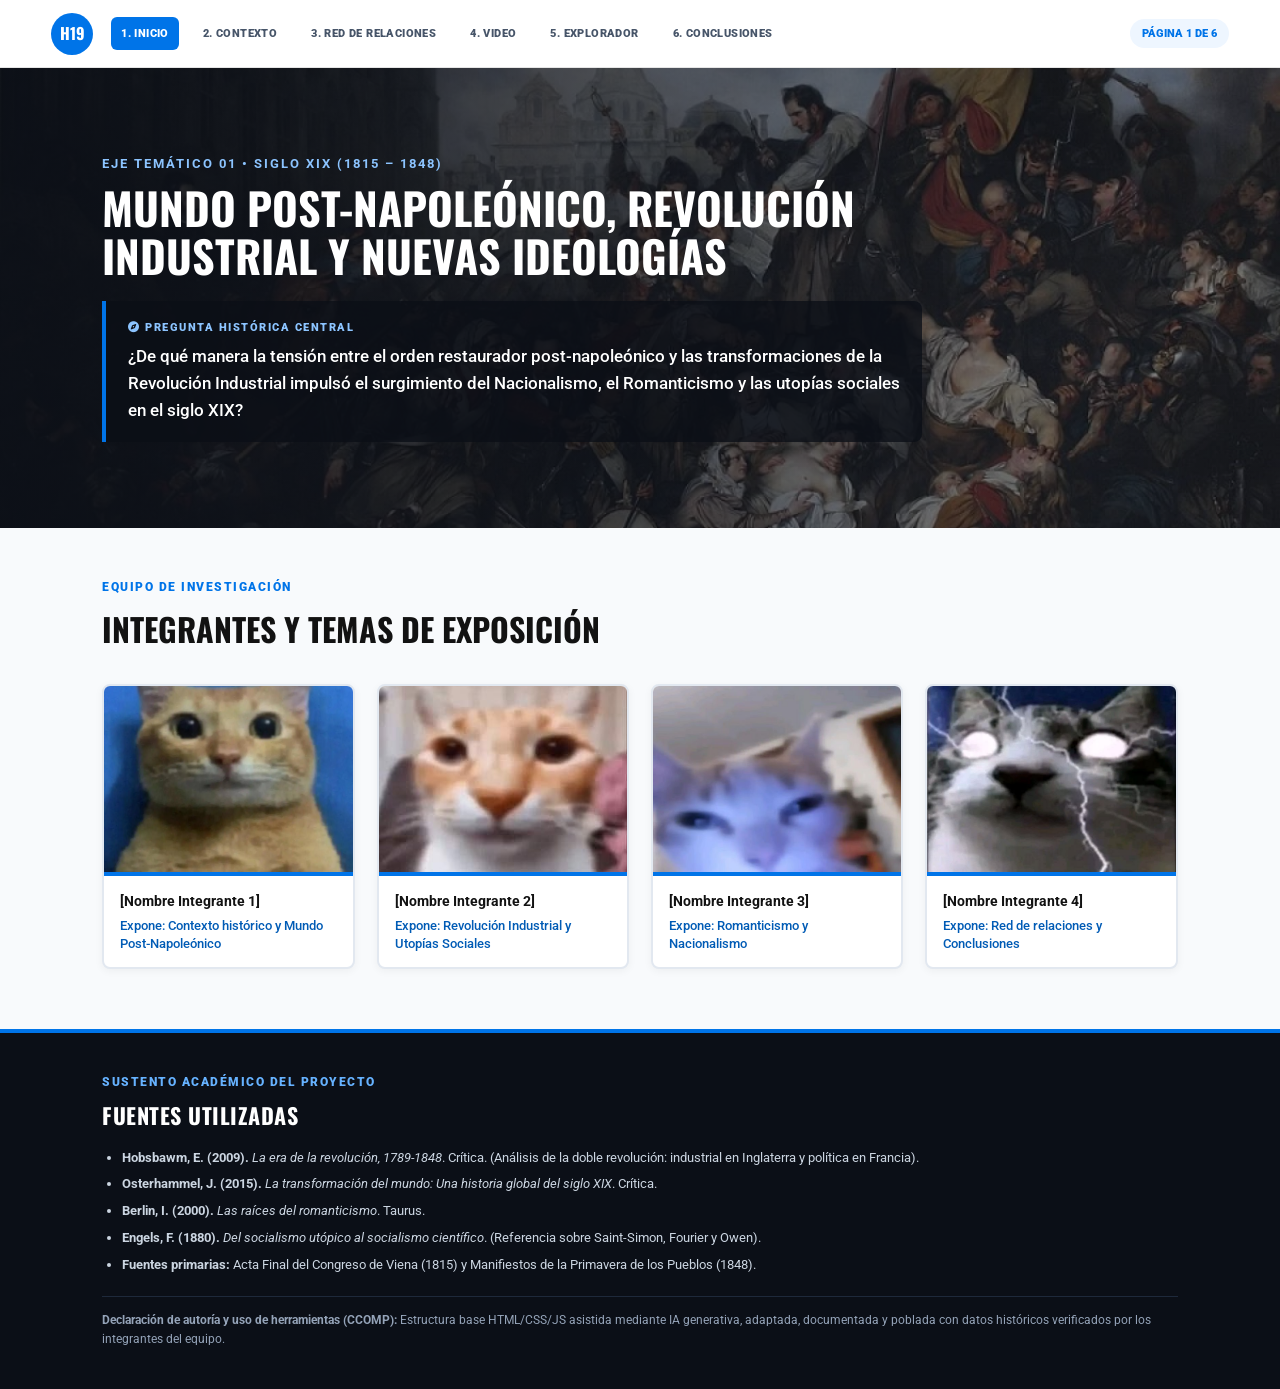
==== main.html @ f8fe5866 "subiendo pagina" ====
<!DOCTYPE html>
<html lang="es">
<head>
    <meta charset="UTF-8">
    <meta name="viewport" content="width=device-width, initial-scale=1.0">
    <title>Historia Conectada | Siglo XIX: Revolución y Reacción</title>
    <link rel="stylesheet" href="style.css">
    <link href="https://fonts.googleapis.com/css2?family=Oswald:wght@700&family=Roboto:wght@400;500;700;900&display=swap" rel="stylesheet">
    <link rel="stylesheet" href="https://cdnjs.cloudflare.com/ajax/libs/font-awesome/6.4.0/css/all.min.css">
</head>
<body>

    <!-- BARRA DE NAVEGACIÓN (6 Páginas) -->
    <header class="navbar">
        <div class="nav-left">
            <a href="#" class="logo" onclick="cambiarPagina('inicio'); return false;">
                <div class="brand-badge">H19</div>
            </a>
            <nav class="nav-links">
                <a href="#" class="nav-tab active" data-page="inicio" onclick="cambiarPagina('inicio'); return false;">1. INICIO</a>
                <a href="#" class="nav-tab" data-page="contexto" onclick="cambiarPagina('contexto'); return false;">2. CONTEXTO</a>
                <a href="#" class="nav-tab" data-page="red-historica" onclick="cambiarPagina('red-historica'); return false;">3. RED DE RELACIONES</a>
                <a href="#" class="nav-tab" data-page="audiovisual" onclick="cambiarPagina('audiovisual'); return false;">4. VIDEO</a>
                <a href="#" class="nav-tab" data-page="recurso-interactivo" onclick="cambiarPagina('recurso-interactivo'); return false;">5. EXPLORADOR</a>
                <a href="#" class="nav-tab" data-page="conclusiones" onclick="cambiarPagina('conclusiones'); return false;">6. CONCLUSIONES</a>
            </nav>
        </div>
        <div class="nav-right">
            <span class="page-indicator" id="pageIndicator">PÁGINA 1 DE 6</span>
        </div>
    </header>

    <!-- CONTENEDOR PRINCIPAL DE PÁGINAS -->
    <main class="pages-wrapper">

        <!-- PÁGINA 1: INICIO -->
        <section id="inicio" class="page-view active-page">
            <!-- BANNER CON IMAGEN (Solo engloba título y pregunta central) -->
            <div class="hero">
                <div class="hero-content">
                    <span class="hero-tag">EJE TEMÁTICO 01 • SIGLO XIX (1815 – 1848)</span>
                    <h1 class="hero-title">MUNDO POST-NAPOLEÓNICO, REVOLUCIÓN INDUSTRIAL Y NUEVAS IDEOLOGÍAS</h1>
                    <div class="central-question-box">
                        <span class="question-label"><i class="fa-solid fa-compass"></i> PREGUNTA HISTÓRICA CENTRAL</span>
                        <p class="hero-question">¿De qué manera la tensión entre el orden restaurador post-napoleónico y las transformaciones de la Revolución Industrial impulsó el surgimiento del Nacionalismo, el Romanticismo y las utopías sociales en el siglo XIX?</p>
                    </div>
                </div>
            </div>

            <!-- SECCIÓN DE INTEGRANTES DEBAJO DE LA IMAGEN Y ANTES DE LAS FUENTES -->
            <div class="members-section">
                <div class="section-header">
                    <span class="section-kicker">EQUIPO DE INVESTIGACIÓN</span>
                    <h2>INTEGRANTES Y TEMAS DE EXPOSICIÓN</h2>
                </div>

                <div class="members-grid">
                    <div class="member-card" onclick="seleccionarIntegrante(this)">
                        <div class="member-photo">
                            <img src="integrante1.jpg" alt="Integrante 1" onerror="probarExtensiones(this, 'integrante1')">
                        </div>
                        <div class="member-role">
                            <strong>[Nombre Integrante 1]</strong>
                            <p>Expone: Contexto histórico y Mundo Post-Napoleónico</p>
                        </div>
                    </div>

                    <div class="member-card" onclick="seleccionarIntegrante(this)">
                        <div class="member-photo">
                            <img src="integrante2.jpg" alt="Integrante 2" onerror="probarExtensiones(this, 'integrante2')">
                        </div>
                        <div class="member-role">
                            <strong>[Nombre Integrante 2]</strong>
                            <p>Expone: Revolución Industrial y Utopías Sociales</p>
                        </div>
                    </div>

                    <div class="member-card" onclick="seleccionarIntegrante(this)">
                        <div class="member-photo">
                            <img src="integrante3.jpg" alt="Integrante 3" onerror="probarExtensiones(this, 'integrante3')">
                        </div>
                        <div class="member-role">
                            <strong>[Nombre Integrante 3]</strong>
                            <p>Expone: Romanticismo y Nacionalismo</p>
                        </div>
                    </div>

                    <div class="member-card" onclick="seleccionarIntegrante(this)">
                        <div class="member-photo">
                            <img src="integrante4.jpg" alt="Integrante 4" onerror="probarExtensiones(this, 'integrante4')">
                        </div>
                        <div class="member-role">
                            <strong>[Nombre Integrante 4]</strong>
                            <p>Expone: Red de relaciones y Conclusiones</p>
                        </div>
                    </div>
                </div>
            </div>
        </section>

        <!-- PÁGINA 2: CONTEXTO HISTÓRICO -->
        <section id="contexto" class="page-view section-container">
            <div class="section-header">
                <span class="section-kicker">PÁGINA 02 • PANORAMA DEL PERIODO</span>
                <h2>CONTEXTO HISTÓRICO Y PROBLEMA ESTUDIADO</h2>
            </div>
            <div class="context-grid">
                <div class="context-card">
                    <span class="card-tag">ORDEN POLÍTICO (1815)</span>
                    <h3>La Restauración y el Congreso de Viena</h3>
                    <p>Tras la derrota de Napoleón Bonaparte, las potencias europeas buscaron restaurar el Antiguo Régimen, frenar el liberalismo y redibujar las fronteras sin considerar las identidades nacionales, sembrando el descontento revolucionario de 1820, 1830 y 1848.</p>
                </div>
                <div class="context-card">
                    <span class="card-tag">TRANSFORMACIÓN ECONÓMICA</span>
                    <h3>La Revolución Industrial</h3>
                    <p>La mecanización, el uso del vapor y el crecimiento fabril transformaron radicalmente la economía y la sociedad, consolidando a la burguesía industrial y dando origen al proletariado urbano bajo duras condiciones laborales.</p>
                </div>
                <div class="context-card">
                    <span class="card-tag">RESPUESTA CULTURAL Y SOCIAL</span>
                    <h3>Ideologías y Reacción</h3>
                    <p>Frente al racionalismo ilustrado y la desigualdad industrial emergieron tres respuestas: el <strong>Romanticismo</strong> (exaltación del sentimiento y el pasado), el <strong>Nacionalismo</strong> (soberanía de los pueblos) y las <strong>Utopías Sociales</strong> (modelos comunitarios frente al capitalismo).</p>
                </div>
            </div>
            <div class="page-nav-footer">
                <button class="nav-step-btn" onclick="cambiarPagina('inicio')"><i class="fa-solid fa-arrow-left"></i> Anterior: Inicio</button>
                <button class="nav-step-btn primary" onclick="cambiarPagina('red-historica')">Siguiente: Red de Relaciones <i class="fa-solid fa-arrow-right"></i></button>
            </div>
        </section>

        <!-- PÁGINA 3: RED INTERACTIVA DE RELACIONES HISTÓRICAS -->
        <section id="red-historica" class="page-view section-container bg-light">
            <div class="section-header">
                <span class="section-kicker">PÁGINA 03 • ANÁLISIS SISTÉMICO</span>
                <h2>RED INTERACTIVA DE RELACIONES HISTÓRICAS</h2>
                <p class="section-desc">Haz clic en cualquier nodo para visualizar cómo se conecta con causas, actores, acontecimientos y consecuencias del proceso histórico.</p>
            </div>

            <div class="network-filters">
                <button class="filter-btn active" onclick="filtrarRed('todos', this)">Todos los Nodos</button>
                <button class="filter-btn" onclick="filtrarRed('causa', this)">Causas / Procesos</button>
                <button class="filter-btn" onclick="filtrarRed('actor', this)">Actores</button>
                <button class="filter-btn" onclick="filtrarRed('consecuencia', this)">Ideologías y Consecuencias</button>
            </div>

            <div class="network-layout">
                <div class="network-canvas" id="networkCanvas">
                    <svg class="network-lines" id="networkLines"></svg>
                    <div class="nodes-grid" id="nodesContainer"></div>
                </div>

                <aside class="network-detail" id="networkDetail">
                    <span class="detail-badge" id="detailType">SELECCIONA UN NODO</span>
                    <h3 id="detailTitle">Explora las conexiones históricas</h3>
                    <p id="detailDesc">Haz clic en uno de los nodos de la izquierda para analizar su rol histórico, fechas clave y sus conexiones directas con otros procesos del siglo XIX.</p>
                    <div class="connections-box">
                        <h4>Conexiones directas justificadas:</h4>
                        <ul id="detailConnections">
                            <li>Ningún nodo seleccionado aún.</li>
                        </ul>
                    </div>
                </aside>
            </div>
            <div class="page-nav-footer">
                <button class="nav-step-btn" onclick="cambiarPagina('contexto')"><i class="fa-solid fa-arrow-left"></i> Anterior: Contexto</button>
                <button class="nav-step-btn primary" onclick="cambiarPagina('audiovisual')">Siguiente: Producción Audiovisual <i class="fa-solid fa-arrow-right"></i></button>
            </div>
        </section>

        <!-- PÁGINA 4: PRODUCCIÓN AUDIOVISUAL INTEGRADA -->
        <section id="audiovisual" class="page-view section-container">
            <div class="section-header">
                <span class="section-kicker">PÁGINA 04 • DOCUMENTAL / REPORTAJE HISTÓRICO</span>
                <h2>PRODUCCIÓN AUDIOVISUAL DEL EQUIPO</h2>
                <p class="section-desc">Recurso audiovisual original diseñado para aportar evidencia histórica y responder a nuestra pregunta central.</p>
            </div>

            <div class="video-layout">
                <div class="video-wrapper">
                    <div class="video-placeholder" id="videoContainer">
                        <i class="fa-solid fa-film"></i>
                        <h4>AQUÍ VA EL VIDEO ORIGINAL DEL EQUIPO</h4>
                        <p>Inserta tu archivo MP4 local o enlace embebido en <code>main.html</code></p>
                    </div>
                </div>
                <div class="video-chapters">
                    <h3>Guía de capítulos del video</h3>
                    <p class="chapter-hint">Selecciona un segmento para revisar su tesis histórica:</p>
                    <div class="chapter-list">
                        <button class="chapter-btn active" onclick="mostrarCapitulo(0, this)">
                            <span>00:00</span> 1. De Waterloo al Congreso de Viena
                        </button>
                        <button class="chapter-btn" onclick="mostrarCapitulo(1, this)">
                            <span>02:15</span> 2. Máquinas, fábricas y cuestión social
                        </button>
                        <button class="chapter-btn" onclick="mostrarCapitulo(2, this)">
                            <span>04:40</span> 3. Utopías sociales frente al capitalismo
                        </button>
                        <button class="chapter-btn" onclick="mostrarCapitulo(3, this)">
                            <span>06:50</span> 4. Romanticismo y el despertar nacionalista
                        </button>
                    </div>
                    <div class="chapter-summary" id="chapterSummary">
                        <strong>Tesis del segmento:</strong> Analiza cómo la reorganización territorial de 1815 ignoró los principios de soberanía nacional, generando un conflicto estructural entre legitimidad dinástica y voluntad popular.
                    </div>
                </div>
            </div>
            <div class="page-nav-footer">
                <button class="nav-step-btn" onclick="cambiarPagina('red-historica')"><i class="fa-solid fa-arrow-left"></i> Anterior: Red Histórica</button>
                <button class="nav-step-btn primary" onclick="cambiarPagina('recurso-interactivo')">Siguiente: Explorador Interactivo <i class="fa-solid fa-arrow-right"></i></button>
            </div>
        </section>

        <!-- PÁGINA 5: RECURSO INTERACTIVO ADICIONAL -->
        <section id="recurso-interactivo" class="page-view section-container bg-light">
            <div class="section-header">
                <span class="section-kicker">PÁGINA 05 • HERRAMIENTA DE ANÁLISIS</span>
                <h2>EXPLORADOR CRONOLÓGICO Y COMPARADOR DE CORRIENTES</h2>
                <p class="section-desc">Filtra los hitos históricos por eje temático o compara los postulados del Romanticismo, el Nacionalismo y el Socialismo Utópico.</p>
            </div>

            <div class="timeline-controls">
                <label for="ejeSelect"><strong>Filtrar cronología por eje:</strong></label>
                <select id="ejeSelect" onchange="renderTimeline()">
                    <option value="todos">Todos los acontecimientos (1815 - 1848)</option>
                    <option value="politica">Mundo Post-Napoleónico y Nacionalismo</option>
                    <option value="industria">Revolución Industrial y Utopías Sociales</option>
                    <option value="cultura">Romanticismo</option>
                </select>
            </div>

            <div class="timeline-grid" id="timelineContainer"></div>

            <div class="comparator-box">
                <h3>Comparador de Corrientes del Siglo XIX</h3>
                <div class="comparator-buttons">
                    <button class="comp-btn active" onclick="compararCorriente('romanticismo', this)">Romanticismo</button>
                    <button class="comp-btn" onclick="compararCorriente('nacionalismo', this)">Nacionalismo</button>
                    <button class="comp-btn" onclick="compararCorriente('utopias', this)">Utopías Sociales</button>
                </div>
                <div class="comparator-result" id="comparatorResult"></div>
            </div>
            <div class="page-nav-footer">
                <button class="nav-step-btn" onclick="cambiarPagina('audiovisual')"><i class="fa-solid fa-arrow-left"></i> Anterior: Video</button>
                <button class="nav-step-btn primary" onclick="cambiarPagina('conclusiones')">Siguiente: Conclusiones <i class="fa-solid fa-arrow-right"></i></button>
            </div>
        </section>

        <!-- PÁGINA 6: CONCLUSIONES -->
        <section id="conclusiones" class="page-view section-container">
            <div class="section-header">
                <span class="section-kicker">PÁGINA 06 • SÍNTESIS HISTÓRICA</span>
                <h2>CONCLUSIONES DEL EQUIPO</h2>
            </div>
            <div class="conclusions-box">
                <p><strong>Respuesta a la pregunta central:</strong> El siglo XIX europeo no puede comprenderse como una suma de hechos aislados, sino como un proceso interconectado donde la reacción política del Congreso de Viena (1815) y la aceleración económica de la Revolución Industrial actuaron como catalizadores de nuevas formas de pensar y organizar la sociedad.</p>
                <p>Mientras la industrialización generó riqueza sin precedentes a costa de profundas desigualdades urbanas —motivando las propuestas comunitarias de los <strong>socialistas utópicos</strong>—, la imposición de fronteras dinásticas y el desencanto con el racionalismo frío impulsaron tanto la sensibilidad estética del <strong>Romanticismo</strong> como los movimientos de liberación del <strong>Nacionalismo</strong>, culminando en el ciclo revolucionario de 1848.</p>
            </div>
            <div class="page-nav-footer">
                <button class="nav-step-btn" onclick="cambiarPagina('recurso-interactivo')"><i class="fa-solid fa-arrow-left"></i> Anterior: Explorador</button>
                <button class="nav-step-btn primary" onclick="cambiarPagina('inicio')"><i class="fa-solid fa-rotate-left"></i> Volver al Inicio</button>
            </div>
        </section>

    </main>

    <!-- PIE DE PÁGINA GLOBAL: FUENTES UTILIZADAS (Siempre abajo en todas las páginas) -->
    <footer class="sources-footer">
        <div class="footer-inner">
            <span class="section-kicker" style="color: #66b2ff;">SUSTENTO ACADÉMICO DEL PROYECTO</span>
            <h3>FUENTES UTILIZADAS</h3>
            <ul class="sources-list">
                <li><strong>Hobsbawm, E. (2009).</strong> <em>La era de la revolución, 1789-1848</em>. Crítica. (Análisis de la doble revolución: industrial en Inglaterra y política en Francia).</li>
                <li><strong>Osterhammel, J. (2015).</strong> <em>La transformación del mundo: Una historia global del siglo XIX</em>. Crítica.</li>
                <li><strong>Berlin, I. (2000).</strong> <em>Las raíces del romanticismo</em>. Taurus.</li>
                <li><strong>Engels, F. (1880).</strong> <em>Del socialismo utópico al socialismo científico</em>. (Referencia sobre Saint-Simon, Fourier y Owen).</li>
                <li><strong>Fuentes primarias:</strong> Acta Final del Congreso de Viena (1815) y Manifiestos de la Primavera de los Pueblos (1848).</li>
            </ul>
            <div class="ai-disclosure">
                <strong>Declaración de autoría y uso de herramientas (CCOMP):</strong> Estructura base HTML/CSS/JS asistida mediante IA generativa, adaptada, documentada y poblada con datos históricos verificados por los integrantes del equipo.
            </div>
        </div>
    </footer>

    <script src="script.js"></script>
</body>
</html>
---- style.css ----
* {
    margin: 0;
    padding: 0;
    box-sizing: border-box;
    font-family: 'Roboto', sans-serif;
}

body {
    background-color: #ffffff;
    color: #121212;
    line-height: 1.6;
    min-height: 100vh;
    display: flex;
    flex-direction: column;
}

/* SISTEMA DE PÁGINAS INDEPENDIENTES */
.pages-wrapper {
    flex: 1;
    display: flex;
    flex-direction: column;
}

.page-view {
    display: none;
    flex: 1;
    animation: fadeInPage 0.3s ease;
}

.page-view.active-page {
    display: block;
}

@keyframes fadeInPage {
    from { opacity: 0; transform: translateY(6px); }
    to { opacity: 1; transform: translateY(0); }
}

/* NAVBAR */
.navbar {
    display: flex;
    justify-content: space-between;
    align-items: center;
    padding: 0 4%;
    height: 68px;
    background-color: #ffffff;
    border-bottom: 1px solid #e5e5e5;
    position: sticky;
    top: 0;
    z-index: 100;
}

.nav-left, .nav-right {
    display: flex;
    align-items: center;
    gap: 18px;
}

.brand-badge {
    width: 42px;
    height: 42px;
    background-color: #0074e8;
    color: #ffffff;
    border-radius: 50%;
    display: flex;
    align-items: center;
    justify-content: center;
    font-family: 'Oswald', sans-serif;
    font-weight: 700;
    font-size: 16px;
}

.logo {
    text-decoration: none;
}

.nav-links {
    display: flex;
    gap: 14px;
}

.nav-links a {
    text-decoration: none;
    color: #475569;
    font-size: 11px;
    font-weight: 900;
    letter-spacing: 0.4px;
    padding: 8px 10px;
    border-radius: 6px;
    transition: all 0.2s;
}

.nav-links a:hover {
    color: #0074e8;
    background-color: #f1f5f9;
}

.nav-links a.active {
    background-color: #0074e8;
    color: #ffffff;
}

.page-indicator {
    font-size: 11px;
    font-weight: 900;
    color: #0074e8;
    background: #eef6ff;
    padding: 6px 12px;
    border-radius: 20px;
}

/* HERO SECTION (Solo engloba el título y la pregunta central) */
.hero {
    min-height: 460px;
    background-color: #0b0f17;
    background-image:
        linear-gradient(90deg, rgba(11, 15, 23, 0.90) 0%, rgba(11, 15, 23, 0.65) 55%, rgba(11, 15, 23, 0.35) 100%),
        url('portada.jpg'),
        url('portada.png'),
        url('portada.jpeg');
    background-size: cover;
    background-position: center;
    background-repeat: no-repeat;
    display: flex;
    align-items: center;
    padding: 60px 8%;
    color: #ffffff;
}

.hero-content {
    width: 100%;
    max-width: 820px;
}

.hero-tag {
    display: block;
    font-size: 13px;
    font-weight: 700;
    letter-spacing: 2px;
    color: #8cc4ff;
    margin-bottom: 10px;
}

.hero-title {
    font-family: 'Oswald', sans-serif;
    font-size: 44px;
    line-height: 1.08;
    text-transform: uppercase;
    margin-bottom: 22px;
}

.central-question-box {
    background: rgba(11, 15, 23, 0.78);
    border-left: 4px solid #0074e8;
    padding: 18px 22px;
    border-radius: 0 8px 8px 0;
}

.question-label {
    display: block;
    font-size: 11px;
    font-weight: 900;
    letter-spacing: 1.5px;
    color: #8cc4ff;
    margin-bottom: 6px;
}

.hero-question {
    font-size: 17px;
    font-weight: 500;
    color: #ffffff;
}

/* SECCIÓN DE INTEGRANTES DEBAJO DE LA IMAGEN */
.members-section {
    padding: 50px 8% 60px;
    background-color: #f8fafc;
}

.members-grid {
    display: grid;
    grid-template-columns: repeat(4, 1fr);
    gap: 22px;
}

.member-card {
    background: #ffffff;
    border: 2px solid #e2e8f0;
    border-radius: 8px;
    overflow: hidden;
    cursor: pointer;
    user-select: none;
    box-shadow: 0 2px 8px rgba(0, 0, 0, 0.05);
    transition: transform 0.14s cubic-bezier(0.2, 0.8, 0.2, 1),
                box-shadow 0.2s ease,
                border-color 0.2s ease,
                background-color 0.2s ease;
}

/* Efecto al pasar el mouse */
.member-card:hover {
    transform: translateY(-4px);
    border-color: #0074e8;
    box-shadow: 0 10px 22px rgba(0, 116, 232, 0.14);
}

/* Animación física de presionar el cuadro */
.member-card:active {
    transform: scale(0.95) translateY(2px);
    box-shadow: 0 2px 5px rgba(0, 0, 0, 0.15);
}

/* Estado activo cuando queda seleccionado */
.member-card.selected-member {
    border-color: #0074e8;
    background: #eef6ff;
    box-shadow: 0 0 0 3px rgba(0, 116, 232, 0.2);
}

.member-photo {
    width: 100%;
    height: 190px;
    background-color: #1e293b;
    border-bottom: 4px solid #0074e8;
    display: flex;
    align-items: center;
    justify-content: center;
    color: #94a3b8;
    font-size: 12px;
    font-weight: 900;
    letter-spacing: 1px;
    overflow: hidden;
}

.member-photo img {
    width: 100%;
    height: 100%;
    object-fit: cover;
    display: block;
    transition: transform 0.25s ease;
}

.member-card:hover .member-photo img {
    transform: scale(1.04);
}

.member-card:active .member-photo img {
    transform: scale(0.98);
}

.member-role {
    padding: 14px 16px;
}

.member-role strong {
    display: block;
    font-size: 14px;
    color: #121212;
    margin-bottom: 4px;
}

.member-role p {
    font-size: 13px;
    line-height: 1.4;
    color: #005bb5;
    font-weight: 500;
}

/* BOTONES DE NAVEGACIÓN ENTRE PÁGINAS */
.page-nav-footer {
    margin-top: 45px;
    padding-top: 22px;
    border-top: 1px solid #e2e8f0;
    display: flex;
    justify-content: space-between;
    align-items: center;
}

.nav-step-btn {
    padding: 11px 22px;
    border-radius: 25px;
    border: 1px solid #cbd5e1;
    background: #ffffff;
    color: #121212;
    font-size: 12px;
    font-weight: 900;
    cursor: pointer;
    transition: all 0.2s;
}

.nav-step-btn:hover {
    background: #f1f5f9;
}

.nav-step-btn.primary {
    background: #0074e8;
    color: #ffffff;
    border-color: #0074e8;
}

.nav-step-btn.primary:hover {
    background: #005bb5;
}

/* SECCIONES GENERALES */
.section-container {
    padding: 45px 8% 60px;
}

.bg-light {
    background-color: #f5f7fa;
}

.section-header {
    margin-bottom: 30px;
}

.section-kicker {
    display: block;
    font-size: 12px;
    font-weight: 900;
    color: #0074e8;
    letter-spacing: 1.5px;
    margin-bottom: 6px;
}

.section-header h2 {
    font-family: 'Oswald', sans-serif;
    font-size: 32px;
    color: #121212;
}

.section-desc {
    color: #4a5568;
    max-width: 720px;
    margin-top: 8px;
}

/* CONTEXTO */
.context-grid {
    display: grid;
    grid-template-columns: repeat(3, 1fr);
    gap: 24px;
}

.context-card {
    background: #ffffff;
    border: 1px solid #e2e8f0;
    border-top: 4px solid #0074e8;
    padding: 24px;
    border-radius: 6px;
}

.card-tag {
    font-size: 11px;
    font-weight: 900;
    color: #0074e8;
    letter-spacing: 1px;
}

.context-card h3 {
    font-family: 'Oswald', sans-serif;
    font-size: 21px;
    margin: 8px 0 12px;
}

/* RED INTERACTIVA DE RELACIONES */
.network-filters {
    display: flex;
    gap: 10px;
    margin-bottom: 24px;
    flex-wrap: wrap;
}

.filter-btn {
    padding: 8px 18px;
    border: 1px solid #cbd5e1;
    background: #ffffff;
    font-size: 12px;
    font-weight: 700;
    border-radius: 20px;
    cursor: pointer;
    transition: all 0.2s;
}

.filter-btn.active, .filter-btn:hover {
    background: #0074e8;
    color: #ffffff;
    border-color: #0074e8;
}

.network-layout {
    display: grid;
    grid-template-columns: 1.6fr 1fr;
    gap: 24px;
    align-items: start;
}

.network-canvas {
    position: relative;
    background: #101622;
    border-radius: 10px;
    padding: 28px;
    min-height: 360px;
    overflow: hidden;
}

.network-lines {
    position: absolute;
    inset: 0;
    width: 100%;
    height: 100%;
    pointer-events: none;
}

.nodes-grid {
    position: relative;
    z-index: 2;
    display: grid;
    grid-template-columns: repeat(2, 1fr);
    gap: 18px;
}

.node-item {
    background: #1e293b;
    color: #ffffff;
    border: 2px solid #334155;
    padding: 16px;
    border-radius: 8px;
    cursor: pointer;
    transition: all 0.25s;
}

.node-item:hover, .node-item.selected {
    border-color: #0074e8;
    background: #0f294a;
    transform: translateY(-2px);
}

.node-item.connected {
    border-color: #38bdf8;
    box-shadow: 0 0 12px rgba(56, 189, 248, 0.35);
}

.node-category {
    font-size: 10px;
    font-weight: 900;
    text-transform: uppercase;
    color: #60a5fa;
    letter-spacing: 1px;
}

.node-item h4 {
    font-family: 'Oswald', sans-serif;
    font-size: 18px;
    margin-top: 4px;
}

.network-detail {
    background: #ffffff;
    border: 1px solid #e2e8f0;
    border-radius: 10px;
    padding: 26px;
}

.detail-badge {
    display: inline-block;
    background: #eef6ff;
    color: #0074e8;
    font-size: 11px;
    font-weight: 900;
    padding: 4px 10px;
    border-radius: 4px;
    margin-bottom: 10px;
}

.network-detail h3 {
    font-family: 'Oswald', sans-serif;
    font-size: 24px;
    margin-bottom: 10px;
}

.connections-box {
    margin-top: 18px;
    padding-top: 16px;
    border-top: 1px solid #e2e8f0;
}

.connections-box h4 {
    font-size: 13px;
    margin-bottom: 8px;
    color: #1e293b;
}

.connections-box ul {
    padding-left: 18px;
    font-size: 14px;
    color: #334155;
}

.connections-box li {
    margin-bottom: 6px;
}

/* VIDEO INTEGRADO */
.video-layout {
    display: grid;
    grid-template-columns: 1.4fr 1fr;
    gap: 28px;
}

.video-placeholder {
    height: 360px;
    background: #101622;
    color: #ffffff;
    border-radius: 10px;
    border-bottom: 5px solid #0074e8;
    display: flex;
    flex-direction: column;
    align-items: center;
    justify-content: center;
    text-align: center;
    padding: 24px;
}

.video-placeholder i {
    font-size: 42px;
    color: #0074e8;
    margin-bottom: 14px;
}

.video-chapters h3 {
    font-family: 'Oswald', sans-serif;
    font-size: 22px;
}

.chapter-hint {
    font-size: 13px;
    color: #64748b;
    margin-bottom: 14px;
}

.chapter-list {
    display: flex;
    flex-direction: column;
    gap: 8px;
    margin-bottom: 16px;
}

.chapter-btn {
    text-align: left;
    padding: 10px 14px;
    background: #f8fafc;
    border: 1px solid #e2e8f0;
    border-radius: 6px;
    cursor: pointer;
    font-size: 13px;
    font-weight: 700;
}

.chapter-btn span {
    color: #0074e8;
    margin-right: 8px;
}

.chapter-btn.active {
    background: #0074e8;
    color: #ffffff;
    border-color: #0074e8;
}

.chapter-btn.active span {
    color: #ffffff;
}

.chapter-summary {
    background: #eef6ff;
    padding: 14px;
    border-radius: 6px;
    font-size: 14px;
}

/* RECURSO INTERACTIVO */
.timeline-controls {
    margin-bottom: 24px;
    display: flex;
    align-items: center;
    gap: 12px;
}

.timeline-controls select {
    padding: 8px 14px;
    border-radius: 6px;
    border: 1px solid #cbd5e1;
    font-size: 14px;
}

.timeline-grid {
    display: grid;
    grid-template-columns: repeat(4, 1fr);
    gap: 20px;
    margin-bottom: 40px;
}

.timeline-card {
    background: #ffffff;
    border: 1px solid #e2e8f0;
    border-top: 4px solid #121212;
    padding: 18px;
    border-radius: 6px;
}

.timeline-year {
    font-family: 'Oswald', sans-serif;
    font-size: 22px;
    color: #0074e8;
}

.timeline-card h4 {
    font-size: 16px;
    margin: 6px 0 8px;
}

.timeline-card p {
    font-size: 13px;
    color: #475569;
}

.comparator-box {
    background: #ffffff;
    border: 1px solid #e2e8f0;
    padding: 28px;
    border-radius: 10px;
}

.comparator-box h3 {
    font-family: 'Oswald', sans-serif;
    font-size: 24px;
    margin-bottom: 14px;
}

.comparator-buttons {
    display: flex;
    gap: 10px;
    margin-bottom: 18px;
}

.comp-btn {
    padding: 10px 20px;
    border: none;
    background: #e2e8f0;
    font-weight: 900;
    font-size: 12px;
    border-radius: 20px;
    cursor: pointer;
}

.comp-btn.active {
    background: #0074e8;
    color: #ffffff;
}

.comparator-result {
    display: grid;
    grid-template-columns: repeat(3, 1fr);
    gap: 16px;
    background: #f8fafc;
    padding: 18px;
    border-radius: 8px;
}

/* CONCLUSIONES */
.conclusions-box {
    background: #101622;
    color: #ffffff;
    padding: 32px;
    border-radius: 10px;
    border-left: 6px solid #0074e8;
}

.conclusions-box p {
    margin-bottom: 14px;
    font-size: 16px;
    color: #e2e8f0;
}

/* PIE DE PÁGINA GLOBAL (FUENTES SIEMPRE ABAJO) */
.sources-footer {
    background: #0b0f17;
    color: #cbd5e1;
    padding: 40px 8%;
    border-top: 4px solid #0074e8;
}

.sources-footer h3 {
    font-family: 'Oswald', sans-serif;
    color: #ffffff;
    margin-bottom: 14px;
    font-size: 22px;
    letter-spacing: 0.5px;
}

.sources-list {
    padding-left: 20px;
    margin-bottom: 20px;
}

.sources-list li {
    margin-bottom: 6px;
    font-size: 13px;
}

.ai-disclosure {
    border-top: 1px solid #1e293b;
    padding-top: 14px;
    font-size: 12px;
    color: #94a3b8;
}

/* RESPONSIVE */
@media (max-width: 960px) {
    .nav-links { display: none; }
    .members-grid { grid-template-columns: repeat(2, 1fr); }
    .context-grid, .network-layout, .video-layout, .timeline-grid, .comparator-result {
        grid-template-columns: 1fr;
    }
}

@media (max-width: 540px) {
    .members-grid { grid-template-columns: 1fr; }
}
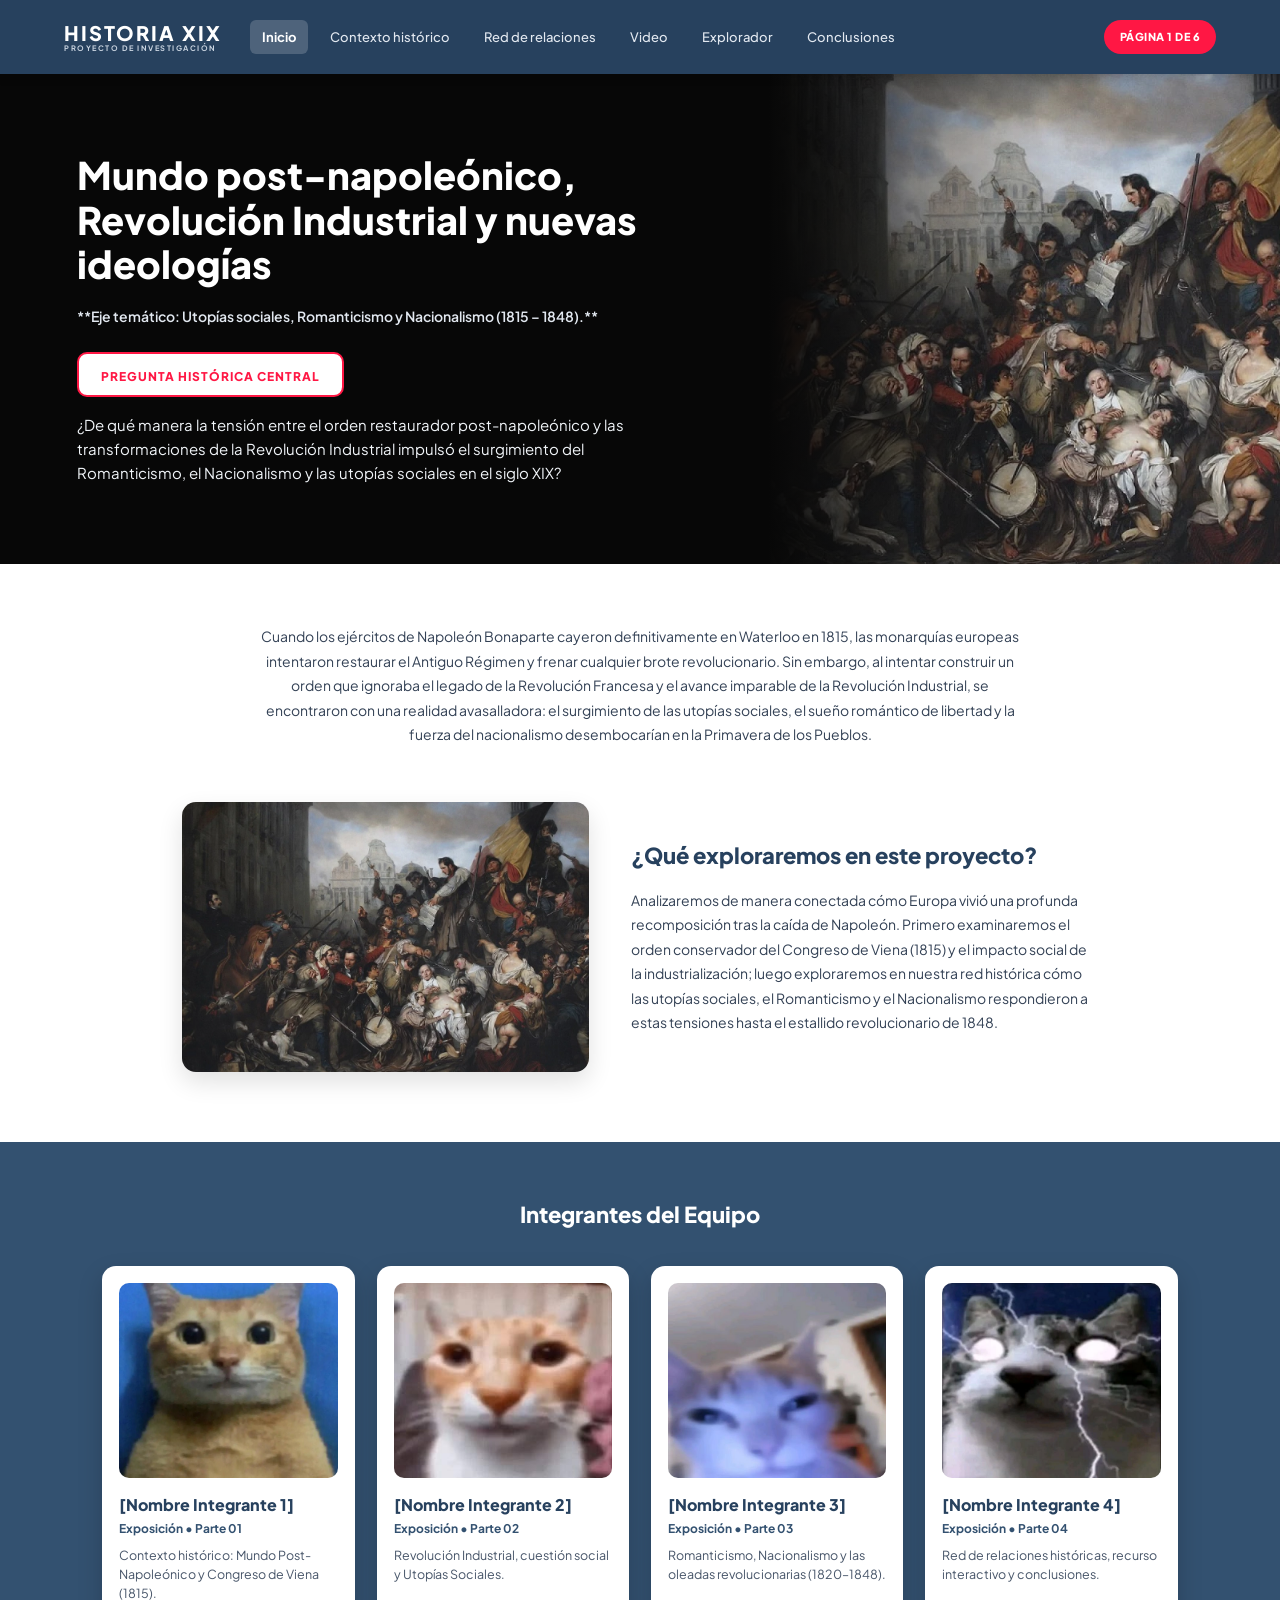
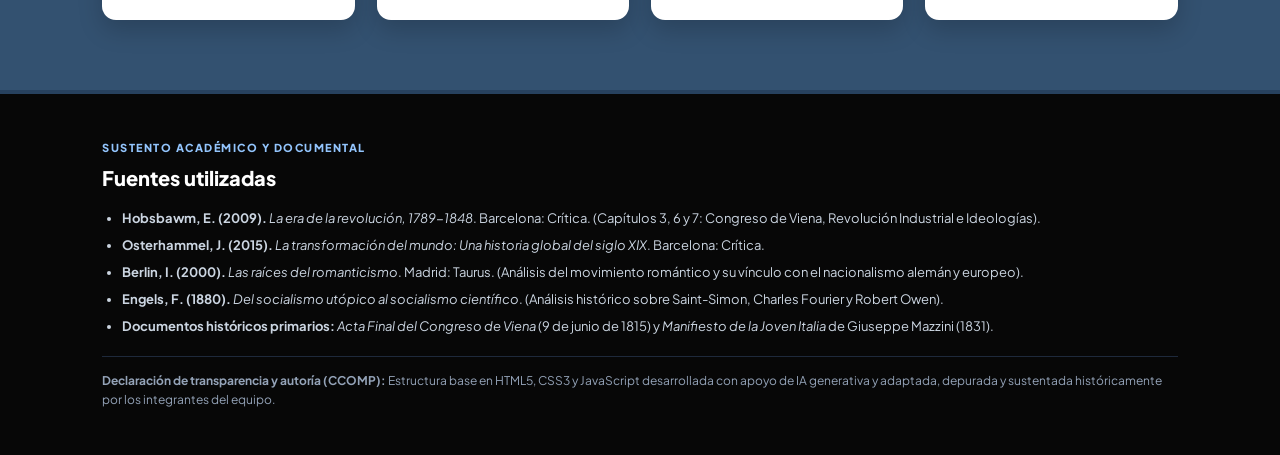
==== commit 05ef89b3: "modificacion.1" ====
--- a/main.html
+++ b/main.html
@@ -3,26 +3,27 @@
 <head>
     <meta charset="UTF-8">
     <meta name="viewport" content="width=device-width, initial-scale=1.0">
-    <title>Historia Conectada | Siglo XIX: Revolución y Reacción</title>
+    <title>Historia Conectada | Mundo Post-Napoleónico y Siglo XIX</title>
     <link rel="stylesheet" href="style.css">
-    <link href="https://fonts.googleapis.com/css2?family=Oswald:wght@700&family=Roboto:wght@400;500;700;900&display=swap" rel="stylesheet">
+    <link href="https://fonts.googleapis.com/css2?family=Plus+Jakarta+Sans:wght@400;500;600;700;800&display=swap" rel="stylesheet">
     <link rel="stylesheet" href="https://cdnjs.cloudflare.com/ajax/libs/font-awesome/6.4.0/css/all.min.css">
 </head>
 <body>
 
-    <!-- BARRA DE NAVEGACIÓN (6 Páginas) -->
+    <!-- BARRA DE NAVEGACIÓN SUPERIOR -->
     <header class="navbar">
         <div class="nav-left">
             <a href="#" class="logo" onclick="cambiarPagina('inicio'); return false;">
-                <div class="brand-badge">H19</div>
+                <span class="logo-title">HISTORIA XIX</span>
+                <span class="logo-sub">PROYECTO DE INVESTIGACIÓN</span>
             </a>
             <nav class="nav-links">
-                <a href="#" class="nav-tab active" data-page="inicio" onclick="cambiarPagina('inicio'); return false;">1. INICIO</a>
-                <a href="#" class="nav-tab" data-page="contexto" onclick="cambiarPagina('contexto'); return false;">2. CONTEXTO</a>
-                <a href="#" class="nav-tab" data-page="red-historica" onclick="cambiarPagina('red-historica'); return false;">3. RED DE RELACIONES</a>
-                <a href="#" class="nav-tab" data-page="audiovisual" onclick="cambiarPagina('audiovisual'); return false;">4. VIDEO</a>
-                <a href="#" class="nav-tab" data-page="recurso-interactivo" onclick="cambiarPagina('recurso-interactivo'); return false;">5. EXPLORADOR</a>
-                <a href="#" class="nav-tab" data-page="conclusiones" onclick="cambiarPagina('conclusiones'); return false;">6. CONCLUSIONES</a>
+                <a href="#" class="nav-tab active" data-page="inicio" onclick="cambiarPagina('inicio'); return false;">Inicio</a>
+                <a href="#" class="nav-tab" data-page="contexto" onclick="cambiarPagina('contexto'); return false;">Contexto histórico</a>
+                <a href="#" class="nav-tab" data-page="red-historica" onclick="cambiarPagina('red-historica'); return false;">Red de relaciones</a>
+                <a href="#" class="nav-tab" data-page="audiovisual" onclick="cambiarPagina('audiovisual'); return false;">Video</a>
+                <a href="#" class="nav-tab" data-page="recurso-interactivo" onclick="cambiarPagina('recurso-interactivo'); return false;">Explorador</a>
+                <a href="#" class="nav-tab" data-page="conclusiones" onclick="cambiarPagina('conclusiones'); return false;">Conclusiones</a>
             </nav>
         </div>
         <div class="nav-right">
@@ -33,26 +34,53 @@
     <!-- CONTENEDOR PRINCIPAL DE PÁGINAS -->
     <main class="pages-wrapper">
 
-        <!-- PÁGINA 1: INICIO -->
+        <!-- 1. INICIO -->
         <section id="inicio" class="page-view active-page">
-            <!-- BANNER CON IMAGEN (Solo engloba título y pregunta central) -->
+            
+            <!-- HERO NEGRO CON IMAGEN A LA DERECHA -->
             <div class="hero">
-                <div class="hero-content">
-                    <span class="hero-tag">EJE TEMÁTICO 01 • SIGLO XIX (1815 – 1848)</span>
-                    <h1 class="hero-title">MUNDO POST-NAPOLEÓNICO, REVOLUCIÓN INDUSTRIAL Y NUEVAS IDEOLOGÍAS</h1>
-                    <div class="central-question-box">
-                        <span class="question-label"><i class="fa-solid fa-compass"></i> PREGUNTA HISTÓRICA CENTRAL</span>
-                        <p class="hero-question">¿De qué manera la tensión entre el orden restaurador post-napoleónico y las transformaciones de la Revolución Industrial impulsó el surgimiento del Nacionalismo, el Romanticismo y las utopías sociales en el siglo XIX?</p>
-                    </div>
-                </div>
-            </div>
-
-            <!-- SECCIÓN DE INTEGRANTES DEBAJO DE LA IMAGEN Y ANTES DE LAS FUENTES -->
-            <div class="members-section">
-                <div class="section-header">
-                    <span class="section-kicker">EQUIPO DE INVESTIGACIÓN</span>
-                    <h2>INTEGRANTES Y TEMAS DE EXPOSICIÓN</h2>
-                </div>
+                <div class="hero-inner">
+                    <div class="hero-left">
+                        <h1 class="hero-title">Mundo post-napoleónico, Revolución Industrial y nuevas ideologías</h1>
+                        <p class="hero-subtitle">**Eje temático: Utopías sociales, Romanticismo y Nacionalismo (1815 – 1848).**</p>
+                        
+                        <div class="hero-question-pill">
+                            <span>PREGUNTA HISTÓRICA CENTRAL</span>
+                        </div>
+                        <p class="hero-question-text">
+                            ¿De qué manera la tensión entre el orden restaurador post-napoleónico y las transformaciones de la Revolución Industrial impulsó el surgimiento del Romanticismo, el Nacionalismo y las utopías sociales en el siglo XIX?
+                        </p>
+                    </div>
+
+                    <div class="hero-right">
+                        <img src="portada.jpg" alt="Portada histórica" onerror="probarExtensiones(this, 'portada')">
+                        <div class="hero-image-fade"></div>
+                    </div>
+                </div>
+            </div>
+
+            <!-- SECCIÓN BLANCA EDITORIAL -->
+            <div class="intro-white-section">
+                <p class="intro-centered-text">
+                    Cuando los ejércitos de Napoleón Bonaparte cayeron definitivamente en Waterloo en 1815, las monarquías europeas intentaron restaurar el Antiguo Régimen y frenar cualquier brote revolucionario. Sin embargo, al intentar construir un orden que ignoraba el legado de la Revolución Francesa y el avance imparable de la Revolución Industrial, se encontraron con una realidad avasalladora: el surgimiento de las utopías sociales, el sueño romántico de libertad y la fuerza del nacionalismo desembocarían en la Primavera de los Pueblos.
+                </p>
+
+                <div class="intro-split-grid">
+                    <div class="intro-split-img">
+                        <img src="portada.jpg" alt="Europa después de Napoleón" onerror="probarExtensiones(this, 'portada')">
+                    </div>
+                    <div class="intro-split-text">
+                        <h2>¿Qué exploraremos en este proyecto?</h2>
+                        <p>
+                            Analizaremos de manera conectada cómo Europa vivió una profunda recomposición tras la caída de Napoleón. Primero examinaremos el orden conservador del Congreso de Viena (1815) y el impacto social de la industrialización; luego exploraremos en nuestra red histórica cómo las utopías sociales, el Romanticismo y el Nacionalismo respondieron a estas tensiones hasta el estallido revolucionario de 1848.
+                        </p>
+                    </div>
+                </div>
+            </div>
+
+            <!-- FRANJA AZUL PIZARRA CON LOS 4 CUADROS DE INTEGRANTES -->
+            <div class="members-blue-section">
+                <h2 class="members-section-title">Integrantes del Equipo</h2>
 
                 <div class="members-grid">
                     <div class="member-card" onclick="seleccionarIntegrante(this)">
@@ -61,7 +89,8 @@
                         </div>
                         <div class="member-role">
                             <strong>[Nombre Integrante 1]</strong>
-                            <p>Expone: Contexto histórico y Mundo Post-Napoleónico</p>
+                            <span class="member-tag">Exposición • Parte 01</span>
+                            <p>Contexto histórico: Mundo Post-Napoleónico y Congreso de Viena (1815).</p>
                         </div>
                     </div>
 
@@ -71,7 +100,8 @@
                         </div>
                         <div class="member-role">
                             <strong>[Nombre Integrante 2]</strong>
-                            <p>Expone: Revolución Industrial y Utopías Sociales</p>
+                            <span class="member-tag">Exposición • Parte 02</span>
+                            <p>Revolución Industrial, cuestión social y Utopías Sociales.</p>
                         </div>
                     </div>
 
@@ -81,7 +111,8 @@
                         </div>
                         <div class="member-role">
                             <strong>[Nombre Integrante 3]</strong>
-                            <p>Expone: Romanticismo y Nacionalismo</p>
+                            <span class="member-tag">Exposición • Parte 03</span>
+                            <p>Romanticismo, Nacionalismo y las oleadas revolucionarias (1820–1848).</p>
                         </div>
                     </div>
 
@@ -91,55 +122,106 @@
                         </div>
                         <div class="member-role">
                             <strong>[Nombre Integrante 4]</strong>
-                            <p>Expone: Red de relaciones y Conclusiones</p>
-                        </div>
-                    </div>
-                </div>
-            </div>
-        </section>
-
-        <!-- PÁGINA 2: CONTEXTO HISTÓRICO -->
+                            <span class="member-tag">Exposición • Parte 04</span>
+                            <p>Red de relaciones históricas, recurso interactivo y conclusiones.</p>
+                        </div>
+                    </div>
+                </div>
+            </div>
+
+        </section>
+
+        <!-- 2. CONTEXTO HISTÓRICO (4 Cuadros con foto que abren vista detallada) -->
         <section id="contexto" class="page-view section-container">
             <div class="section-header">
-                <span class="section-kicker">PÁGINA 02 • PANORAMA DEL PERIODO</span>
-                <h2>CONTEXTO HISTÓRICO Y PROBLEMA ESTUDIADO</h2>
-            </div>
-            <div class="context-grid">
-                <div class="context-card">
-                    <span class="card-tag">ORDEN POLÍTICO (1815)</span>
-                    <h3>La Restauración y el Congreso de Viena</h3>
-                    <p>Tras la derrota de Napoleón Bonaparte, las potencias europeas buscaron restaurar el Antiguo Régimen, frenar el liberalismo y redibujar las fronteras sin considerar las identidades nacionales, sembrando el descontento revolucionario de 1820, 1830 y 1848.</p>
-                </div>
-                <div class="context-card">
-                    <span class="card-tag">TRANSFORMACIÓN ECONÓMICA</span>
-                    <h3>La Revolución Industrial</h3>
-                    <p>La mecanización, el uso del vapor y el crecimiento fabril transformaron radicalmente la economía y la sociedad, consolidando a la burguesía industrial y dando origen al proletariado urbano bajo duras condiciones laborales.</p>
-                </div>
-                <div class="context-card">
-                    <span class="card-tag">RESPUESTA CULTURAL Y SOCIAL</span>
-                    <h3>Ideologías y Reacción</h3>
-                    <p>Frente al racionalismo ilustrado y la desigualdad industrial emergieron tres respuestas: el <strong>Romanticismo</strong> (exaltación del sentimiento y el pasado), el <strong>Nacionalismo</strong> (soberanía de los pueblos) y las <strong>Utopías Sociales</strong> (modelos comunitarios frente al capitalismo).</p>
-                </div>
-            </div>
-            <div class="page-nav-footer">
-                <button class="nav-step-btn" onclick="cambiarPagina('inicio')"><i class="fa-solid fa-arrow-left"></i> Anterior: Inicio</button>
-                <button class="nav-step-btn primary" onclick="cambiarPagina('red-historica')">Siguiente: Red de Relaciones <i class="fa-solid fa-arrow-right"></i></button>
-            </div>
-        </section>
-
-        <!-- PÁGINA 3: RED INTERACTIVA DE RELACIONES HISTÓRICAS -->
+                <span class="section-kicker">PÁGINA 02 • EL ESCENARIO EUROPEO (1815 – 1848)</span>
+                <h2>Contexto histórico y problema estudiado</h2>
+                <p class="section-desc">Tras la caída de Napoleón en 1815, Europa vivió el choque entre el intento monárquico por restaurar el pasado y el avance irreversible de la industria y las nuevas ideas. <strong>Haz clic en cualquiera de los 4 cuadros para explorar su desarrollo completo.</strong></p>
+            </div>
+
+            <div class="context-highlight">
+                <h3><i class="fa-solid fa-landmark"></i> El Problema Histórico: Un Continente Dividido entre el Pasado y el Futuro</h3>
+                <p>Tras veinticinco años de guerras revolucionarias y expansión napoleónica que habían difundido las ideas de igualdad ante la ley y soberanía nacional, las potencias vencedoras (Austria, Rusia, Prusia y Gran Bretaña) se reunieron en el <strong>Congreso de Viena (1814-1815)</strong> para restaurar el Antiguo Régimen. Sin embargo, este orden conservador chocó frontalmente con la <strong>Revolución Industrial</strong>, detonando respuestas culturales, sociales y políticas que transformaron Europa.</p>
+            </div>
+
+            <!-- 4 CUADROS INTERACTIVOS CON IMAGEN Y RESUMEN BREVE -->
+            <div class="context-grid-4">
+                <article class="topic-card" onclick="abrirDetalleTema('postnapoleonico')">
+                    <div class="topic-card-img">
+                        <img src="tema_napoleon.jpg" alt="Mundo Post-Napoleónico" onerror="probarExtensiones(this, 'tema_napoleon')">
+                        <span class="topic-badge">01 • MUNDO POST-NAPOLEÓNICO</span>
+                    </div>
+                    <div class="topic-card-body">
+                        <h3>La Restauración y el Congreso de Viena</h3>
+                        <p>El intento de las potencias europeas por restaurar las monarquías absolutas tras Waterloo (1815) y frenar el liberalismo.</p>
+                        <span class="topic-link">Explorar tema completo <i class="fa-solid fa-arrow-right"></i></span>
+                    </div>
+                </article>
+
+                <article class="topic-card" onclick="abrirDetalleTema('industrial')">
+                    <div class="topic-card-img">
+                        <img src="tema_industria.jpg" alt="Revolución Industrial" onerror="probarExtensiones(this, 'tema_industria')">
+                        <span class="topic-badge">02 • REVOLUCIÓN INDUSTRIAL</span>
+                    </div>
+                    <div class="topic-card-body">
+                        <h3>Fábricas, Vapor y Cuestión Social</h3>
+                        <p>La mecanización productiva, el nacimiento del proletariado urbano y las duras condiciones laborales del capitalismo fabril.</p>
+                        <span class="topic-link">Explorar tema completo <i class="fa-solid fa-arrow-right"></i></span>
+                    </div>
+                </article>
+
+                <article class="topic-card" onclick="abrirDetalleTema('utopias')">
+                    <div class="topic-card-img">
+                        <img src="tema_utopias.jpg" alt="Utopías Sociales" onerror="probarExtensiones(this, 'tema_utopias')">
+                        <span class="topic-badge">03 • UTOPÍAS SOCIALES</span>
+                    </div>
+                    <div class="topic-card-body">
+                        <h3>Alternativas frente al Capitalismo</h3>
+                        <p>Las propuestas comunitarias de Saint-Simon, Fourier y Owen para humanizar el trabajo y construir sociedades justas.</p>
+                        <span class="topic-link">Explorar tema completo <i class="fa-solid fa-arrow-right"></i></span>
+                    </div>
+                </article>
+
+                <article class="topic-card" onclick="abrirDetalleTema('romanticismo')">
+                    <div class="topic-card-img">
+                        <img src="tema_romanticismo.jpg" alt="Romanticismo y Nacionalismo" onerror="probarExtensiones(this, 'tema_romanticismo')">
+                        <span class="topic-badge">04 • ROMANTICISMO Y NACIONALISMO</span>
+                    </div>
+                    <div class="topic-card-body">
+                        <h3>Sentimiento, Identidad y Revolución</h3>
+                        <p>La exaltación de la libertad individual y el espíritu de los pueblos (Volksgeist) que impulsó las revoluciones de 1820 a 1848.</p>
+                        <span class="topic-link">Explorar tema completo <i class="fa-solid fa-arrow-right"></i></span>
+                    </div>
+                </article>
+            </div>
+        </section>
+
+        <!-- VISTA DETALLADA DE CADA TEMA (Se abre al presionar uno de los 4 cuadros) -->
+        <section id="detalle-tema" class="page-view section-container">
+            <div class="detail-top-bar">
+                <button class="back-topics-btn" onclick="cambiarPagina('contexto')">
+                    <i class="fa-solid fa-arrow-left"></i> Volver a los 4 ejes del Contexto Histórico
+                </button>
+                <div class="detail-switcher" id="detailSwitcher"></div>
+            </div>
+
+            <article class="topic-full-article" id="topicFullContainer"></article>
+        </section>
+
+        <!-- 3. RED INTERACTIVA DE RELACIONES HISTÓRICAS -->
         <section id="red-historica" class="page-view section-container bg-light">
             <div class="section-header">
-                <span class="section-kicker">PÁGINA 03 • ANÁLISIS SISTÉMICO</span>
-                <h2>RED INTERACTIVA DE RELACIONES HISTÓRICAS</h2>
-                <p class="section-desc">Haz clic en cualquier nodo para visualizar cómo se conecta con causas, actores, acontecimientos y consecuencias del proceso histórico.</p>
+                <span class="section-kicker">PÁGINA 03 • ANÁLISIS DE CAUSALIDAD</span>
+                <h2>Red interactiva de relaciones históricas</h2>
+                <p class="section-desc">Explora cómo los procesos políticos y económicos del siglo XIX conectan causas, actores históricos, acontecimientos y consecuencias ideológicas. Haz clic en cada nodo para ver su análisis.</p>
             </div>
 
             <div class="network-filters">
-                <button class="filter-btn active" onclick="filtrarRed('todos', this)">Todos los Nodos</button>
-                <button class="filter-btn" onclick="filtrarRed('causa', this)">Causas / Procesos</button>
-                <button class="filter-btn" onclick="filtrarRed('actor', this)">Actores</button>
-                <button class="filter-btn" onclick="filtrarRed('consecuencia', this)">Ideologías y Consecuencias</button>
+                <button class="filter-btn active" onclick="filtrarRed('todos', this)">Todos los Nodos (8)</button>
+                <button class="filter-btn" onclick="filtrarRed('causa', this)">Causas Estructurales</button>
+                <button class="filter-btn" onclick="filtrarRed('actor', this)">Actores y Pensadores</button>
+                <button class="filter-btn" onclick="filtrarRed('acontecimiento', this)">Acontecimientos</button>
+                <button class="filter-btn" onclick="filtrarRed('consecuencia', this)">Consecuencias e Ideologías</button>
             </div>
 
             <div class="network-layout">
@@ -151,27 +233,23 @@
                 <aside class="network-detail" id="networkDetail">
                     <span class="detail-badge" id="detailType">SELECCIONA UN NODO</span>
                     <h3 id="detailTitle">Explora las conexiones históricas</h3>
-                    <p id="detailDesc">Haz clic en uno de los nodos de la izquierda para analizar su rol histórico, fechas clave y sus conexiones directas con otros procesos del siglo XIX.</p>
+                    <p id="detailDesc">Haz clic en cualquier nodo del tablero oscuro para desplegar su explicación histórica, sus protagonistas y la justificación de sus vínculos con otros procesos.</p>
                     <div class="connections-box">
-                        <h4>Conexiones directas justificadas:</h4>
+                        <h4>Relaciones históricas justificadas:</h4>
                         <ul id="detailConnections">
-                            <li>Ningún nodo seleccionado aún.</li>
+                            <li>Selecciona un nodo para visualizar sus conexiones directas.</li>
                         </ul>
                     </div>
                 </aside>
             </div>
-            <div class="page-nav-footer">
-                <button class="nav-step-btn" onclick="cambiarPagina('contexto')"><i class="fa-solid fa-arrow-left"></i> Anterior: Contexto</button>
-                <button class="nav-step-btn primary" onclick="cambiarPagina('audiovisual')">Siguiente: Producción Audiovisual <i class="fa-solid fa-arrow-right"></i></button>
-            </div>
-        </section>
-
-        <!-- PÁGINA 4: PRODUCCIÓN AUDIOVISUAL INTEGRADA -->
+        </section>
+
+        <!-- 4. PRODUCCIÓN AUDIOVISUAL INTEGRADA -->
         <section id="audiovisual" class="page-view section-container">
             <div class="section-header">
                 <span class="section-kicker">PÁGINA 04 • DOCUMENTAL / REPORTAJE HISTÓRICO</span>
-                <h2>PRODUCCIÓN AUDIOVISUAL DEL EQUIPO</h2>
-                <p class="section-desc">Recurso audiovisual original diseñado para aportar evidencia histórica y responder a nuestra pregunta central.</p>
+                <h2>Producción audiovisual del equipo</h2>
+                <p class="section-desc">Recurso audiovisual original donde analizamos la evidencia histórica para responder a nuestra pregunta central.</p>
             </div>
 
             <div class="video-layout">
@@ -179,59 +257,56 @@
                     <div class="video-placeholder" id="videoContainer">
                         <i class="fa-solid fa-film"></i>
                         <h4>AQUÍ VA EL VIDEO ORIGINAL DEL EQUIPO</h4>
-                        <p>Inserta tu archivo MP4 local o enlace embebido en <code>main.html</code></p>
+                        <p>Reemplaza este bloque con tu archivo <code>video_equipo.mp4</code> o enlace de YouTube</p>
                     </div>
                 </div>
                 <div class="video-chapters">
-                    <h3>Guía de capítulos del video</h3>
-                    <p class="chapter-hint">Selecciona un segmento para revisar su tesis histórica:</p>
+                    <h3>Estructura argumentativa del video</h3>
+                    <p class="chapter-hint">Haz clic en cada bloque temático para consultar la tesis histórica desarrollada:</p>
                     <div class="chapter-list">
                         <button class="chapter-btn active" onclick="mostrarCapitulo(0, this)">
-                            <span>00:00</span> 1. De Waterloo al Congreso de Viena
+                            <span>00:00</span> 1. De Waterloo al Congreso de Viena (1815)
                         </button>
                         <button class="chapter-btn" onclick="mostrarCapitulo(1, this)">
-                            <span>02:15</span> 2. Máquinas, fábricas y cuestión social
+                            <span>02:10</span> 2. La Revolución Industrial y el nacimiento del proletariado
                         </button>
                         <button class="chapter-btn" onclick="mostrarCapitulo(2, this)">
-                            <span>04:40</span> 3. Utopías sociales frente al capitalismo
+                            <span>04:30</span> 3. Las Utopías Sociales: Owen, Fourier y Saint-Simon
                         </button>
                         <button class="chapter-btn" onclick="mostrarCapitulo(3, this)">
-                            <span>06:50</span> 4. Romanticismo y el despertar nacionalista
+                            <span>06:45</span> 4. Romanticismo, Nacionalismo y la Primavera de los Pueblos
                         </button>
                     </div>
                     <div class="chapter-summary" id="chapterSummary">
-                        <strong>Tesis del segmento:</strong> Analiza cómo la reorganización territorial de 1815 ignoró los principios de soberanía nacional, generando un conflicto estructural entre legitimidad dinástica y voluntad popular.
-                    </div>
-                </div>
-            </div>
-            <div class="page-nav-footer">
-                <button class="nav-step-btn" onclick="cambiarPagina('red-historica')"><i class="fa-solid fa-arrow-left"></i> Anterior: Red Histórica</button>
-                <button class="nav-step-btn primary" onclick="cambiarPagina('recurso-interactivo')">Siguiente: Explorador Interactivo <i class="fa-solid fa-arrow-right"></i></button>
-            </div>
-        </section>
-
-        <!-- PÁGINA 5: RECURSO INTERACTIVO ADICIONAL -->
+                        <strong>Evidencia y tesis:</strong> Se analiza cómo el mapa trazado por Metternich en 1815 subordinó el principio de nacionalidad a los intereses de las casas reales, creando una tensión permanente en Europa central e Italia.
+                    </div>
+                </div>
+            </div>
+        </section>
+
+        <!-- 5. RECURSO INTERACTIVO ADICIONAL -->
         <section id="recurso-interactivo" class="page-view section-container bg-light">
             <div class="section-header">
-                <span class="section-kicker">PÁGINA 05 • HERRAMIENTA DE ANÁLISIS</span>
-                <h2>EXPLORADOR CRONOLÓGICO Y COMPARADOR DE CORRIENTES</h2>
-                <p class="section-desc">Filtra los hitos históricos por eje temático o compara los postulados del Romanticismo, el Nacionalismo y el Socialismo Utópico.</p>
+                <span class="section-kicker">PÁGINA 05 • HERRAMIENTA DE CONSULTA Y COMPARACIÓN</span>
+                <h2>Explorador cronológico y comparador de corrientes</h2>
+                <p class="section-desc">Filtra los acontecimientos clave entre 1815 y 1848 según su dimensión histórica o compara los postulados del Romanticismo, Nacionalismo y Utopías Sociales.</p>
             </div>
 
             <div class="timeline-controls">
-                <label for="ejeSelect"><strong>Filtrar cronología por eje:</strong></label>
+                <label for="ejeSelect"><strong>Filtrar cronología por proceso:</strong></label>
                 <select id="ejeSelect" onchange="renderTimeline()">
-                    <option value="todos">Todos los acontecimientos (1815 - 1848)</option>
-                    <option value="politica">Mundo Post-Napoleónico y Nacionalismo</option>
+                    <option value="todos">Todos los hitos históricos (1815 – 1848)</option>
+                    <option value="restauracion">Mundo Post-Napoleónico y Restauración</option>
                     <option value="industria">Revolución Industrial y Utopías Sociales</option>
-                    <option value="cultura">Romanticismo</option>
+                    <option value="nacionalismo">Romanticismo y Oleadas Nacionalistas</option>
                 </select>
             </div>
 
             <div class="timeline-grid" id="timelineContainer"></div>
 
             <div class="comparator-box">
-                <h3>Comparador de Corrientes del Siglo XIX</h3>
+                <h3>Comparador Analítico de Corrientes del Siglo XIX</h3>
+                <p class="comp-subtitle">Selecciona una corriente para comparar qué criticaba, quiénes la impulsaron y cuál fue su legado histórico:</p>
                 <div class="comparator-buttons">
                     <button class="comp-btn active" onclick="compararCorriente('romanticismo', this)">Romanticismo</button>
                     <button class="comp-btn" onclick="compararCorriente('nacionalismo', this)">Nacionalismo</button>
@@ -239,44 +314,38 @@
                 </div>
                 <div class="comparator-result" id="comparatorResult"></div>
             </div>
-            <div class="page-nav-footer">
-                <button class="nav-step-btn" onclick="cambiarPagina('audiovisual')"><i class="fa-solid fa-arrow-left"></i> Anterior: Video</button>
-                <button class="nav-step-btn primary" onclick="cambiarPagina('conclusiones')">Siguiente: Conclusiones <i class="fa-solid fa-arrow-right"></i></button>
-            </div>
-        </section>
-
-        <!-- PÁGINA 6: CONCLUSIONES -->
+        </section>
+
+        <!-- 6. CONCLUSIONES -->
         <section id="conclusiones" class="page-view section-container">
             <div class="section-header">
-                <span class="section-kicker">PÁGINA 06 • SÍNTESIS HISTÓRICA</span>
-                <h2>CONCLUSIONES DEL EQUIPO</h2>
+                <span class="section-kicker">PÁGINA 06 • SÍNTESIS Y RESPUESTA FINAL</span>
+                <h2>Conclusiones del equipo</h2>
             </div>
             <div class="conclusions-box">
-                <p><strong>Respuesta a la pregunta central:</strong> El siglo XIX europeo no puede comprenderse como una suma de hechos aislados, sino como un proceso interconectado donde la reacción política del Congreso de Viena (1815) y la aceleración económica de la Revolución Industrial actuaron como catalizadores de nuevas formas de pensar y organizar la sociedad.</p>
-                <p>Mientras la industrialización generó riqueza sin precedentes a costa de profundas desigualdades urbanas —motivando las propuestas comunitarias de los <strong>socialistas utópicos</strong>—, la imposición de fronteras dinásticas y el desencanto con el racionalismo frío impulsaron tanto la sensibilidad estética del <strong>Romanticismo</strong> como los movimientos de liberación del <strong>Nacionalismo</strong>, culminando en el ciclo revolucionario de 1848.</p>
-            </div>
-            <div class="page-nav-footer">
-                <button class="nav-step-btn" onclick="cambiarPagina('recurso-interactivo')"><i class="fa-solid fa-arrow-left"></i> Anterior: Explorador</button>
-                <button class="nav-step-btn primary" onclick="cambiarPagina('inicio')"><i class="fa-solid fa-rotate-left"></i> Volver al Inicio</button>
+                <h3>Respuesta fundamentada a la pregunta histórica central</h3>
+                <p><strong>1. La doble revolución como motor del cambio:</strong> Como sostiene el historiador Eric Hobsbawm, el siglo XIX estuvo marcado por la interacción entre las consecuencias políticas de la era napoleónica y la transformación económica de la Revolución Industrial. El intento del Congreso de Viena (1815) por restaurar un orden absolutista resultó inviable frente a una sociedad que estaba cambiando material y culturalmente.</p>
+                <p><strong>2. Respuestas ideológicas frente a la crisis:</strong> Las nuevas corrientes del periodo nacieron como respuestas directas a estas tensiones. Frente a la explotación fabril surgieron las <strong>utopías sociales</strong> buscando justicia comunitaria; frente al mecanicismo frío nació el <strong>Romanticismo</strong> reivindicando la subjetividad y las raíces culturales; y frente a las fronteras impuestas por los imperios emergió el <strong>Nacionalismo</strong>, convirtiendo la identidad cultural en un proyecto político de soberanía.</p>
+                <p><strong>3. Legado hacia la modernidad:</strong> Aunque las revoluciones de 1848 fueron reprimidas en el corto plazo, consolidaron la agenda política del mundo contemporáneo: los derechos laborales, la participación ciudadana, el Estado-nación y la sensibilidad artística moderna.</p>
             </div>
         </section>
 
     </main>
 
-    <!-- PIE DE PÁGINA GLOBAL: FUENTES UTILIZADAS (Siempre abajo en todas las páginas) -->
+    <!-- 7. FUENTES BIBLIOGRÁFICAS (Siempre en la parte inferior) -->
     <footer class="sources-footer">
         <div class="footer-inner">
-            <span class="section-kicker" style="color: #66b2ff;">SUSTENTO ACADÉMICO DEL PROYECTO</span>
-            <h3>FUENTES UTILIZADAS</h3>
+            <span class="section-kicker" style="color: #93c5fd;">SUSTENTO ACADÉMICO Y DOCUMENTAL</span>
+            <h3>Fuentes utilizadas</h3>
             <ul class="sources-list">
-                <li><strong>Hobsbawm, E. (2009).</strong> <em>La era de la revolución, 1789-1848</em>. Crítica. (Análisis de la doble revolución: industrial en Inglaterra y política en Francia).</li>
-                <li><strong>Osterhammel, J. (2015).</strong> <em>La transformación del mundo: Una historia global del siglo XIX</em>. Crítica.</li>
-                <li><strong>Berlin, I. (2000).</strong> <em>Las raíces del romanticismo</em>. Taurus.</li>
-                <li><strong>Engels, F. (1880).</strong> <em>Del socialismo utópico al socialismo científico</em>. (Referencia sobre Saint-Simon, Fourier y Owen).</li>
-                <li><strong>Fuentes primarias:</strong> Acta Final del Congreso de Viena (1815) y Manifiestos de la Primavera de los Pueblos (1848).</li>
+                <li><strong>Hobsbawm, E. (2009).</strong> <em>La era de la revolución, 1789-1848</em>. Barcelona: Crítica. (Capítulos 3, 6 y 7: Congreso de Viena, Revolución Industrial e Ideologías).</li>
+                <li><strong>Osterhammel, J. (2015).</strong> <em>La transformación del mundo: Una historia global del siglo XIX</em>. Barcelona: Crítica.</li>
+                <li><strong>Berlin, I. (2000).</strong> <em>Las raíces del romanticismo</em>. Madrid: Taurus. (Análisis del movimiento romántico y su vínculo con el nacionalismo alemán y europeo).</li>
+                <li><strong>Engels, F. (1880).</strong> <em>Del socialismo utópico al socialismo científico</em>. (Análisis histórico sobre Saint-Simon, Charles Fourier y Robert Owen).</li>
+                <li><strong>Documentos históricos primarios:</strong> <em>Acta Final del Congreso de Viena</em> (9 de junio de 1815) y <em>Manifiesto de la Joven Italia</em> de Giuseppe Mazzini (1831).</li>
             </ul>
             <div class="ai-disclosure">
-                <strong>Declaración de autoría y uso de herramientas (CCOMP):</strong> Estructura base HTML/CSS/JS asistida mediante IA generativa, adaptada, documentada y poblada con datos históricos verificados por los integrantes del equipo.
+                <strong>Declaración de transparencia y autoría (CCOMP):</strong> Estructura base en HTML5, CSS3 y JavaScript desarrollada con apoyo de IA generativa y adaptada, depurada y sustentada históricamente por los integrantes del equipo.
             </div>
         </div>
     </footer>
--- a/style.css
+++ b/style.css
@@ -2,12 +2,12 @@
     margin: 0;
     padding: 0;
     box-sizing: border-box;
-    font-family: 'Roboto', sans-serif;
+    font-family: 'Plus Jakarta Sans', sans-serif;
 }
 
 body {
     background-color: #ffffff;
-    color: #121212;
+    color: #1e293b;
     line-height: 1.6;
     min-height: 100vh;
     display: flex;
@@ -36,148 +36,238 @@
     to { opacity: 1; transform: translateY(0); }
 }
 
-/* NAVBAR */
+/* NAVBAR ESTILO AZUL PIZARRA (#27415e) */
 .navbar {
     display: flex;
     justify-content: space-between;
     align-items: center;
-    padding: 0 4%;
-    height: 68px;
-    background-color: #ffffff;
-    border-bottom: 1px solid #e5e5e5;
+    padding: 0 5%;
+    height: 74px;
+    background-color: #27415e;
+    color: #ffffff;
     position: sticky;
     top: 0;
     z-index: 100;
+    box-shadow: 0 2px 10px rgba(0, 0, 0, 0.2);
 }
 
 .nav-left, .nav-right {
     display: flex;
     align-items: center;
-    gap: 18px;
-}
-
-.brand-badge {
-    width: 42px;
-    height: 42px;
-    background-color: #0074e8;
-    color: #ffffff;
-    border-radius: 50%;
-    display: flex;
-    align-items: center;
-    justify-content: center;
-    font-family: 'Oswald', sans-serif;
-    font-weight: 700;
-    font-size: 16px;
+    gap: 28px;
 }
 
 .logo {
     text-decoration: none;
+    display: flex;
+    flex-direction: column;
+    line-height: 1.1;
+}
+
+.logo-title {
+    font-size: 20px;
+    font-weight: 800;
+    letter-spacing: 2px;
+    color: #ffffff;
+}
+
+.logo-sub {
+    font-size: 7.5px;
+    font-weight: 700;
+    letter-spacing: 1.5px;
+    color: #cbd5e1;
 }
 
 .nav-links {
     display: flex;
-    gap: 14px;
+    gap: 10px;
 }
 
 .nav-links a {
     text-decoration: none;
-    color: #475569;
-    font-size: 11px;
-    font-weight: 900;
-    letter-spacing: 0.4px;
-    padding: 8px 10px;
+    color: #e2e8f0;
+    font-size: 13px;
+    font-weight: 500;
+    padding: 7px 12px;
     border-radius: 6px;
     transition: all 0.2s;
 }
 
 .nav-links a:hover {
-    color: #0074e8;
-    background-color: #f1f5f9;
+    color: #ffffff;
+    background-color: rgba(255, 255, 255, 0.1);
 }
 
 .nav-links a.active {
-    background-color: #0074e8;
-    color: #ffffff;
+    background-color: rgba(255, 255, 255, 0.18);
+    color: #ffffff;
+    font-weight: 700;
 }
 
 .page-indicator {
     font-size: 11px;
-    font-weight: 900;
-    color: #0074e8;
-    background: #eef6ff;
-    padding: 6px 12px;
-    border-radius: 20px;
-}
-
-/* HERO SECTION (Solo engloba el título y la pregunta central) */
+    font-weight: 800;
+    color: #ffffff;
+    background-color: #ff1744;
+    padding: 8px 16px;
+    border-radius: 25px;
+    letter-spacing: 0.5px;
+}
+
+/* ==================================================
+   HERO SECTION (Fondo negro + imagen derecha)
+   ================================================== */
 .hero {
-    min-height: 460px;
-    background-color: #0b0f17;
-    background-image:
-        linear-gradient(90deg, rgba(11, 15, 23, 0.90) 0%, rgba(11, 15, 23, 0.65) 55%, rgba(11, 15, 23, 0.35) 100%),
-        url('portada.jpg'),
-        url('portada.png'),
-        url('portada.jpeg');
-    background-size: cover;
-    background-position: center;
-    background-repeat: no-repeat;
-    display: flex;
-    align-items: center;
-    padding: 60px 8%;
-    color: #ffffff;
-}
-
-.hero-content {
+    background-color: #070707;
+    color: #ffffff;
+    overflow: hidden;
+    position: relative;
+}
+
+.hero-inner {
+    max-width: 1280px;
+    margin: 0 auto;
+    display: grid;
+    grid-template-columns: 1.15fr 0.85fr;
+    align-items: center;
+    min-height: 490px;
+    padding-left: 6%;
+}
+
+.hero-left {
+    padding: 55px 20px 55px 0;
+    z-index: 2;
+}
+
+.hero-title {
+    font-size: 38px;
+    font-weight: 800;
+    line-height: 1.18;
+    color: #ffffff;
+    margin-bottom: 18px;
+}
+
+.hero-subtitle {
+    font-size: 14px;
+    font-weight: 600;
+    color: #e2e8f0;
+    margin-bottom: 24px;
+}
+
+.hero-question-pill {
+    display: inline-block;
+    background-color: #ffffff;
+    border: 2.5px solid #ff1744;
+    border-radius: 10px;
+    padding: 8px 22px;
+    margin-bottom: 16px;
+}
+
+.hero-question-pill span {
+    color: #ff1744;
+    font-size: 12px;
+    font-weight: 800;
+    letter-spacing: 1px;
+}
+
+.hero-question-text {
+    font-size: 15px;
+    line-height: 1.6;
+    color: #f1f5f9;
+    max-width: 560px;
+}
+
+.hero-right {
+    position: relative;
+    height: 100%;
+    min-height: 490px;
+    display: flex;
+    align-items: flex-end;
+    justify-content: flex-end;
+}
+
+.hero-right img {
     width: 100%;
-    max-width: 820px;
-}
-
-.hero-tag {
+    height: 490px;
+    object-fit: cover;
+    object-position: center top;
     display: block;
-    font-size: 13px;
-    font-weight: 700;
-    letter-spacing: 2px;
-    color: #8cc4ff;
-    margin-bottom: 10px;
-}
-
-.hero-title {
-    font-family: 'Oswald', sans-serif;
-    font-size: 44px;
-    line-height: 1.08;
-    text-transform: uppercase;
-    margin-bottom: 22px;
-}
-
-.central-question-box {
-    background: rgba(11, 15, 23, 0.78);
-    border-left: 4px solid #0074e8;
-    padding: 18px 22px;
-    border-radius: 0 8px 8px 0;
-}
-
-.question-label {
+}
+
+.hero-image-fade {
+    position: absolute;
+    inset: 0;
+    background: linear-gradient(90deg, #070707 0%, rgba(7, 7, 7, 0.35) 28%, rgba(7, 7, 7, 0) 65%);
+    pointer-events: none;
+}
+
+/* ==================================================
+   FRANJA 2: SECCIÓN BLANCA EDITORIAL
+   ================================================== */
+.intro-white-section {
+    background-color: #ffffff;
+    padding: 60px 8% 70px;
+    max-width: 1120px;
+    margin: 0 auto;
+}
+
+.intro-centered-text {
+    text-align: center;
+    font-size: 14px;
+    line-height: 1.75;
+    color: #334155;
+    max-width: 780px;
+    margin: 0 auto 55px;
+}
+
+.intro-split-grid {
+    display: grid;
+    grid-template-columns: 1fr 1.15fr;
+    gap: 42px;
+    align-items: center;
+}
+
+.intro-split-img img {
+    width: 100%;
+    height: 270px;
+    object-fit: cover;
+    border-radius: 14px;
+    box-shadow: 0 10px 25px rgba(0, 0, 0, 0.12);
     display: block;
-    font-size: 11px;
-    font-weight: 900;
-    letter-spacing: 1.5px;
-    color: #8cc4ff;
-    margin-bottom: 6px;
-}
-
-.hero-question {
-    font-size: 17px;
-    font-weight: 500;
-    color: #ffffff;
-}
-
-/* SECCIÓN DE INTEGRANTES DEBAJO DE LA IMAGEN */
-.members-section {
-    padding: 50px 8% 60px;
-    background-color: #f8fafc;
+}
+
+.intro-split-text h2 {
+    font-size: 22px;
+    font-weight: 800;
+    color: #27415e;
+    margin-bottom: 14px;
+}
+
+.intro-split-text p {
+    font-size: 14px;
+    line-height: 1.75;
+    color: #334155;
+}
+
+/* ==================================================
+   FRANJA 3: FONDO AZUL PIZARRA (#335170) CON INTEGRANTES
+   ================================================== */
+.members-blue-section {
+    background-color: #335170;
+    padding: 55px 8% 70px;
+}
+
+.members-section-title {
+    text-align: center;
+    color: #ffffff;
+    font-size: 22px;
+    font-weight: 800;
+    margin-bottom: 34px;
 }
 
 .members-grid {
+    max-width: 1120px;
+    margin: 0 auto;
     display: grid;
     grid-template-columns: repeat(4, 1fr);
     gap: 22px;
@@ -185,51 +275,44 @@
 
 .member-card {
     background: #ffffff;
-    border: 2px solid #e2e8f0;
-    border-radius: 8px;
-    overflow: hidden;
+    border: 3px solid transparent;
+    border-radius: 14px;
+    padding: 14px;
     cursor: pointer;
     user-select: none;
-    box-shadow: 0 2px 8px rgba(0, 0, 0, 0.05);
+    box-shadow: 0 10px 25px rgba(0, 0, 0, 0.18);
     transition: transform 0.14s cubic-bezier(0.2, 0.8, 0.2, 1),
                 box-shadow 0.2s ease,
-                border-color 0.2s ease,
-                background-color 0.2s ease;
-}
-
-/* Efecto al pasar el mouse */
+                border-color 0.2s ease;
+}
+
 .member-card:hover {
     transform: translateY(-4px);
-    border-color: #0074e8;
-    box-shadow: 0 10px 22px rgba(0, 116, 232, 0.14);
-}
-
-/* Animación física de presionar el cuadro */
+    box-shadow: 0 14px 30px rgba(0, 0, 0, 0.28);
+}
+
 .member-card:active {
     transform: scale(0.95) translateY(2px);
-    box-shadow: 0 2px 5px rgba(0, 0, 0, 0.15);
-}
-
-/* Estado activo cuando queda seleccionado */
+}
+
 .member-card.selected-member {
-    border-color: #0074e8;
-    background: #eef6ff;
-    box-shadow: 0 0 0 3px rgba(0, 116, 232, 0.2);
+    border-color: #ff1744;
+    box-shadow: 0 0 0 4px rgba(255, 23, 68, 0.3);
 }
 
 .member-photo {
     width: 100%;
-    height: 190px;
+    height: 195px;
     background-color: #1e293b;
-    border-bottom: 4px solid #0074e8;
+    border-radius: 10px;
     display: flex;
     align-items: center;
     justify-content: center;
     color: #94a3b8;
     font-size: 12px;
-    font-weight: 900;
-    letter-spacing: 1px;
+    font-weight: 800;
     overflow: hidden;
+    margin-bottom: 14px;
 }
 
 .member-photo img {
@@ -248,67 +331,40 @@
     transform: scale(0.98);
 }
 
-.member-role {
-    padding: 14px 16px;
-}
-
 .member-role strong {
     display: block;
-    font-size: 14px;
-    color: #121212;
-    margin-bottom: 4px;
+    font-size: 16px;
+    font-weight: 800;
+    color: #27415e;
+    margin-bottom: 2px;
+}
+
+.member-tag {
+    display: block;
+    font-size: 12px;
+    font-weight: 700;
+    color: #335170;
+    margin-bottom: 8px;
 }
 
 .member-role p {
-    font-size: 13px;
-    line-height: 1.4;
-    color: #005bb5;
-    font-weight: 500;
-}
-
-/* BOTONES DE NAVEGACIÓN ENTRE PÁGINAS */
-.page-nav-footer {
-    margin-top: 45px;
-    padding-top: 22px;
-    border-top: 1px solid #e2e8f0;
-    display: flex;
-    justify-content: space-between;
-    align-items: center;
-}
-
-.nav-step-btn {
-    padding: 11px 22px;
-    border-radius: 25px;
-    border: 1px solid #cbd5e1;
-    background: #ffffff;
-    color: #121212;
-    font-size: 12px;
-    font-weight: 900;
-    cursor: pointer;
-    transition: all 0.2s;
-}
-
-.nav-step-btn:hover {
-    background: #f1f5f9;
-}
-
-.nav-step-btn.primary {
-    background: #0074e8;
-    color: #ffffff;
-    border-color: #0074e8;
-}
-
-.nav-step-btn.primary:hover {
-    background: #005bb5;
-}
-
-/* SECCIONES GENERALES */
+    font-size: 12.5px;
+    line-height: 1.5;
+    color: #475569;
+}
+
+/* ==================================================
+   ESTILOS GENERALES DE SECCIÓN
+   ================================================== */
 .section-container {
-    padding: 45px 8% 60px;
+    padding: 50px 8% 65px;
+    max-width: 1280px;
+    margin: 0 auto;
+    width: 100%;
 }
 
 .bg-light {
-    background-color: #f5f7fa;
+    background-color: #f8fafc;
 }
 
 .section-header {
@@ -317,54 +373,353 @@
 
 .section-kicker {
     display: block;
-    font-size: 12px;
-    font-weight: 900;
-    color: #0074e8;
+    font-size: 11px;
+    font-weight: 800;
+    color: #ff1744;
     letter-spacing: 1.5px;
     margin-bottom: 6px;
 }
 
 .section-header h2 {
-    font-family: 'Oswald', sans-serif;
+    font-size: 30px;
+    font-weight: 800;
+    color: #27415e;
+}
+
+.section-desc {
+    color: #475569;
+    max-width: 820px;
+    margin-top: 8px;
+    font-size: 14.5px;
+}
+
+/* ==================================================
+   CONTEXTO HISTÓRICO: TARJETAS CON IMAGEN INTERACTIVAS
+   ================================================== */
+.context-highlight {
+    background: #27415e;
+    color: #ffffff;
+    padding: 26px 32px;
+    border-radius: 12px;
+    border-left: 5px solid #ff1744;
+    margin-bottom: 34px;
+}
+
+.context-highlight h3 {
+    font-size: 19px;
+    font-weight: 700;
+    color: #ffffff;
+    margin-bottom: 8px;
+}
+
+.context-highlight p {
+    font-size: 14.5px;
+    color: #e2e8f0;
+}
+
+.context-grid-4 {
+    display: grid;
+    grid-template-columns: repeat(2, 1fr);
+    gap: 28px;
+}
+
+.topic-card {
+    background: #ffffff;
+    border: 2px solid #e2e8f0;
+    border-radius: 14px;
+    overflow: hidden;
+    cursor: pointer;
+    box-shadow: 0 6px 18px rgba(0, 0, 0, 0.06);
+    transition: transform 0.2s ease, box-shadow 0.2s ease, border-color 0.2s ease;
+    display: flex;
+    flex-direction: column;
+}
+
+.topic-card:hover {
+    transform: translateY(-5px);
+    border-color: #27415e;
+    box-shadow: 0 14px 30px rgba(39, 65, 94, 0.16);
+}
+
+.topic-card:active {
+    transform: scale(0.98);
+}
+
+.topic-card-img {
+    position: relative;
+    height: 210px;
+    background-color: #1e293b;
+    overflow: hidden;
+    display: flex;
+    align-items: center;
+    justify-content: center;
+    color: #94a3b8;
+    font-size: 12px;
+    font-weight: 800;
+}
+
+.topic-card-img img {
+    width: 100%;
+    height: 100%;
+    object-fit: cover;
+    display: block;
+    transition: transform 0.35s ease;
+}
+
+.topic-card:hover .topic-card-img img {
+    transform: scale(1.06);
+}
+
+.topic-badge {
+    position: absolute;
+    bottom: 12px;
+    left: 14px;
+    background: rgba(7, 7, 7, 0.85);
+    color: #ffffff;
+    font-size: 10.5px;
+    font-weight: 800;
+    letter-spacing: 0.8px;
+    padding: 5px 12px;
+    border-radius: 20px;
+    border-left: 3px solid #ff1744;
+}
+
+.topic-card-body {
+    padding: 22px 24px 24px;
+    display: flex;
+    flex-direction: column;
+    flex: 1;
+}
+
+.topic-card-body h3 {
+    font-size: 20px;
+    font-weight: 800;
+    color: #27415e;
+    margin-bottom: 8px;
+}
+
+.topic-card-body p {
+    font-size: 14px;
+    color: #475569;
+    margin-bottom: 16px;
+    flex: 1;
+}
+
+.topic-link {
+    display: inline-flex;
+    align-items: center;
+    gap: 8px;
+    font-size: 13px;
+    font-weight: 800;
+    color: #ff1744;
+}
+
+.topic-card:hover .topic-link i {
+    transform: translateX(4px);
+    transition: transform 0.2s ease;
+}
+
+/* ==================================================
+   VENTANA DETALLADA DE CADA TEMA (Sub-página)
+   ================================================== */
+.detail-top-bar {
+    display: flex;
+    justify-content: space-between;
+    align-items: center;
+    flex-wrap: wrap;
+    gap: 14px;
+    margin-bottom: 28px;
+    padding-bottom: 18px;
+    border-bottom: 1px solid #e2e8f0;
+}
+
+.back-topics-btn {
+    padding: 10px 20px;
+    background-color: #27415e;
+    color: #ffffff;
+    border: none;
+    border-radius: 25px;
+    font-size: 13px;
+    font-weight: 700;
+    cursor: pointer;
+    display: inline-flex;
+    align-items: center;
+    gap: 8px;
+    transition: background 0.2s;
+}
+
+.back-topics-btn:hover {
+    background-color: #1b2f45;
+}
+
+.detail-switcher {
+    display: flex;
+    gap: 8px;
+    flex-wrap: wrap;
+}
+
+.switch-pill {
+    padding: 7px 14px;
+    border-radius: 20px;
+    border: 1px solid #cbd5e1;
+    background: #f8fafc;
+    color: #334155;
+    font-size: 12px;
+    font-weight: 700;
+    cursor: pointer;
+}
+
+.switch-pill.active {
+    background: #ff1744;
+    color: #ffffff;
+    border-color: #ff1744;
+}
+
+.topic-full-hero {
+    display: grid;
+    grid-template-columns: 1.1fr 0.9fr;
+    gap: 34px;
+    align-items: center;
+    background: #0f172a;
+    color: #ffffff;
+    padding: 36px;
+    border-radius: 16px;
+    margin-bottom: 34px;
+}
+
+.topic-full-hero h2 {
     font-size: 32px;
-    color: #121212;
-}
-
-.section-desc {
-    color: #4a5568;
-    max-width: 720px;
-    margin-top: 8px;
-}
-
-/* CONTEXTO */
-.context-grid {
+    font-weight: 800;
+    margin: 8px 0 14px;
+    line-height: 1.2;
+}
+
+.topic-full-hero p {
+    font-size: 15px;
+    color: #cbd5e1;
+    line-height: 1.7;
+}
+
+.topic-full-hero-img {
+    border-radius: 12px;
+    overflow: hidden;
+    height: 290px;
+    background: #1e293b;
+    display: flex;
+    align-items: center;
+    justify-content: center;
+    color: #94a3b8;
+    font-size: 12px;
+    font-weight: 800;
+}
+
+.topic-full-hero-img img {
+    width: 100%;
+    height: 100%;
+    object-fit: cover;
+    display: block;
+}
+
+.topic-content-grid {
     display: grid;
-    grid-template-columns: repeat(3, 1fr);
+    grid-template-columns: 1.4fr 1fr;
+    gap: 32px;
+    margin-bottom: 36px;
+}
+
+.topic-narrative h3 {
+    font-size: 21px;
+    font-weight: 800;
+    color: #27415e;
+    margin-bottom: 12px;
+}
+
+.topic-narrative p {
+    font-size: 15px;
+    color: #334155;
+    margin-bottom: 16px;
+    line-height: 1.75;
+}
+
+.topic-sidebar-box {
+    background: #f8fafc;
+    border: 1px solid #e2e8f0;
+    border-top: 4px solid #ff1744;
+    border-radius: 12px;
+    padding: 24px;
+}
+
+.topic-sidebar-box h4 {
+    font-size: 16px;
+    font-weight: 800;
+    color: #27415e;
+    margin-bottom: 14px;
+}
+
+.topic-key-list {
+    list-style: none;
+    display: flex;
+    flex-direction: column;
+    gap: 12px;
+}
+
+.topic-key-list li {
+    font-size: 13.5px;
+    color: #334155;
+    padding-left: 16px;
+    border-left: 3px solid #27415e;
+}
+
+.topic-gallery-title {
+    font-size: 20px;
+    font-weight: 800;
+    color: #27415e;
+    margin-bottom: 16px;
+}
+
+.topic-gallery-grid {
+    display: grid;
+    grid-template-columns: repeat(2, 1fr);
     gap: 24px;
 }
 
-.context-card {
+.gallery-figure {
     background: #ffffff;
     border: 1px solid #e2e8f0;
-    border-top: 4px solid #0074e8;
-    padding: 24px;
-    border-radius: 6px;
-}
-
-.card-tag {
-    font-size: 11px;
-    font-weight: 900;
-    color: #0074e8;
-    letter-spacing: 1px;
-}
-
-.context-card h3 {
-    font-family: 'Oswald', sans-serif;
-    font-size: 21px;
-    margin: 8px 0 12px;
-}
-
-/* RED INTERACTIVA DE RELACIONES */
+    border-radius: 12px;
+    overflow: hidden;
+    box-shadow: 0 4px 12px rgba(0, 0, 0, 0.05);
+}
+
+.gallery-figure-img {
+    height: 230px;
+    background: #1e293b;
+    display: flex;
+    align-items: center;
+    justify-content: center;
+    color: #94a3b8;
+    font-size: 12px;
+    font-weight: 800;
+    overflow: hidden;
+}
+
+.gallery-figure-img img {
+    width: 100%;
+    height: 100%;
+    object-fit: cover;
+    display: block;
+}
+
+.gallery-figure figcaption {
+    padding: 14px 18px;
+    font-size: 13px;
+    color: #475569;
+    background: #f8fafc;
+}
+
+/* ==================================================
+   RED INTERACTIVA DE RELACIONES
+   ================================================== */
 .network-filters {
     display: flex;
     gap: 10px;
@@ -384,9 +739,9 @@
 }
 
 .filter-btn.active, .filter-btn:hover {
-    background: #0074e8;
-    color: #ffffff;
-    border-color: #0074e8;
+    background: #27415e;
+    color: #ffffff;
+    border-color: #27415e;
 }
 
 .network-layout {
@@ -398,10 +753,10 @@
 
 .network-canvas {
     position: relative;
-    background: #101622;
-    border-radius: 10px;
+    background: #0f172a;
+    border-radius: 12px;
     padding: 28px;
-    min-height: 360px;
+    min-height: 410px;
     overflow: hidden;
 }
 
@@ -418,22 +773,22 @@
     z-index: 2;
     display: grid;
     grid-template-columns: repeat(2, 1fr);
-    gap: 18px;
+    gap: 16px;
 }
 
 .node-item {
     background: #1e293b;
     color: #ffffff;
     border: 2px solid #334155;
-    padding: 16px;
-    border-radius: 8px;
+    padding: 14px 16px;
+    border-radius: 10px;
     cursor: pointer;
     transition: all 0.25s;
 }
 
 .node-item:hover, .node-item.selected {
-    border-color: #0074e8;
-    background: #0f294a;
+    border-color: #ff1744;
+    background: #27415e;
     transform: translateY(-2px);
 }
 
@@ -444,40 +799,47 @@
 
 .node-category {
     font-size: 10px;
-    font-weight: 900;
+    font-weight: 800;
     text-transform: uppercase;
-    color: #60a5fa;
+    color: #93c5fd;
     letter-spacing: 1px;
 }
 
 .node-item h4 {
-    font-family: 'Oswald', sans-serif;
-    font-size: 18px;
-    margin-top: 4px;
+    font-size: 16px;
+    font-weight: 700;
+    margin-top: 3px;
 }
 
 .network-detail {
     background: #ffffff;
     border: 1px solid #e2e8f0;
-    border-radius: 10px;
+    border-radius: 12px;
     padding: 26px;
+    box-shadow: 0 4px 14px rgba(0, 0, 0, 0.05);
 }
 
 .detail-badge {
     display: inline-block;
-    background: #eef6ff;
-    color: #0074e8;
+    background: #fff1f2;
+    color: #ff1744;
     font-size: 11px;
-    font-weight: 900;
+    font-weight: 800;
     padding: 4px 10px;
-    border-radius: 4px;
+    border-radius: 6px;
     margin-bottom: 10px;
 }
 
 .network-detail h3 {
-    font-family: 'Oswald', sans-serif;
-    font-size: 24px;
+    font-size: 22px;
+    font-weight: 800;
+    color: #27415e;
     margin-bottom: 10px;
+}
+
+.network-detail p {
+    font-size: 14px;
+    color: #334155;
 }
 
 .connections-box {
@@ -489,20 +851,22 @@
 .connections-box h4 {
     font-size: 13px;
     margin-bottom: 8px;
-    color: #1e293b;
+    color: #27415e;
 }
 
 .connections-box ul {
     padding-left: 18px;
-    font-size: 14px;
+    font-size: 13px;
     color: #334155;
 }
 
 .connections-box li {
-    margin-bottom: 6px;
-}
-
-/* VIDEO INTEGRADO */
+    margin-bottom: 8px;
+}
+
+/* ==================================================
+   VIDEO INTEGRADO
+   ================================================== */
 .video-layout {
     display: grid;
     grid-template-columns: 1.4fr 1fr;
@@ -511,10 +875,10 @@
 
 .video-placeholder {
     height: 360px;
-    background: #101622;
-    color: #ffffff;
-    border-radius: 10px;
-    border-bottom: 5px solid #0074e8;
+    background: #070707;
+    color: #ffffff;
+    border-radius: 12px;
+    border-bottom: 5px solid #ff1744;
     display: flex;
     flex-direction: column;
     align-items: center;
@@ -525,13 +889,14 @@
 
 .video-placeholder i {
     font-size: 42px;
-    color: #0074e8;
+    color: #ff1744;
     margin-bottom: 14px;
 }
 
 .video-chapters h3 {
-    font-family: 'Oswald', sans-serif;
-    font-size: 22px;
+    font-size: 20px;
+    font-weight: 800;
+    color: #27415e;
 }
 
 .chapter-hint {
@@ -549,55 +914,60 @@
 
 .chapter-btn {
     text-align: left;
-    padding: 10px 14px;
+    padding: 11px 14px;
     background: #f8fafc;
     border: 1px solid #e2e8f0;
-    border-radius: 6px;
+    border-radius: 8px;
     cursor: pointer;
     font-size: 13px;
     font-weight: 700;
+    color: #1e293b;
 }
 
 .chapter-btn span {
-    color: #0074e8;
+    color: #ff1744;
     margin-right: 8px;
 }
 
 .chapter-btn.active {
-    background: #0074e8;
-    color: #ffffff;
-    border-color: #0074e8;
+    background: #27415e;
+    color: #ffffff;
+    border-color: #27415e;
 }
 
 .chapter-btn.active span {
-    color: #ffffff;
+    color: #ff1744;
 }
 
 .chapter-summary {
-    background: #eef6ff;
-    padding: 14px;
-    border-radius: 6px;
-    font-size: 14px;
-}
-
-/* RECURSO INTERACTIVO */
+    background: #f1f5f9;
+    padding: 16px;
+    border-radius: 8px;
+    font-size: 13.5px;
+    border-left: 4px solid #27415e;
+}
+
+/* ==================================================
+   RECURSO INTERACTIVO
+   ================================================== */
 .timeline-controls {
     margin-bottom: 24px;
     display: flex;
     align-items: center;
     gap: 12px;
+    flex-wrap: wrap;
 }
 
 .timeline-controls select {
-    padding: 8px 14px;
-    border-radius: 6px;
+    padding: 9px 14px;
+    border-radius: 8px;
     border: 1px solid #cbd5e1;
-    font-size: 14px;
+    font-size: 13.5px;
 }
 
 .timeline-grid {
     display: grid;
-    grid-template-columns: repeat(4, 1fr);
+    grid-template-columns: repeat(3, 1fr);
     gap: 20px;
     margin-bottom: 40px;
 }
@@ -605,19 +975,21 @@
 .timeline-card {
     background: #ffffff;
     border: 1px solid #e2e8f0;
-    border-top: 4px solid #121212;
-    padding: 18px;
-    border-radius: 6px;
+    border-top: 4px solid #27415e;
+    padding: 20px;
+    border-radius: 10px;
 }
 
 .timeline-year {
-    font-family: 'Oswald', sans-serif;
-    font-size: 22px;
-    color: #0074e8;
+    font-size: 20px;
+    font-weight: 800;
+    color: #ff1744;
 }
 
 .timeline-card h4 {
     font-size: 16px;
+    font-weight: 700;
+    color: #27415e;
     margin: 6px 0 8px;
 }
 
@@ -630,33 +1002,41 @@
     background: #ffffff;
     border: 1px solid #e2e8f0;
     padding: 28px;
-    border-radius: 10px;
+    border-radius: 12px;
 }
 
 .comparator-box h3 {
-    font-family: 'Oswald', sans-serif;
-    font-size: 24px;
-    margin-bottom: 14px;
+    font-size: 22px;
+    font-weight: 800;
+    color: #27415e;
+    margin-bottom: 4px;
+}
+
+.comp-subtitle {
+    font-size: 13px;
+    color: #64748b;
+    margin-bottom: 16px;
 }
 
 .comparator-buttons {
     display: flex;
     gap: 10px;
     margin-bottom: 18px;
+    flex-wrap: wrap;
 }
 
 .comp-btn {
     padding: 10px 20px;
     border: none;
     background: #e2e8f0;
-    font-weight: 900;
+    font-weight: 800;
     font-size: 12px;
     border-radius: 20px;
     cursor: pointer;
 }
 
 .comp-btn.active {
-    background: #0074e8;
+    background: #27415e;
     color: #ffffff;
 }
 
@@ -666,38 +1046,49 @@
     gap: 16px;
     background: #f8fafc;
     padding: 18px;
-    border-radius: 8px;
-}
-
-/* CONCLUSIONES */
+    border-radius: 10px;
+    font-size: 13.5px;
+}
+
+/* ==================================================
+   CONCLUSIONES
+   ================================================== */
 .conclusions-box {
-    background: #101622;
-    color: #ffffff;
-    padding: 32px;
-    border-radius: 10px;
-    border-left: 6px solid #0074e8;
+    background: #27415e;
+    color: #ffffff;
+    padding: 34px;
+    border-radius: 12px;
+    border-left: 6px solid #ff1744;
+}
+
+.conclusions-box h3 {
+    font-size: 22px;
+    font-weight: 800;
+    color: #ffffff;
+    margin-bottom: 16px;
 }
 
 .conclusions-box p {
     margin-bottom: 14px;
-    font-size: 16px;
+    font-size: 15px;
     color: #e2e8f0;
 }
 
-/* PIE DE PÁGINA GLOBAL (FUENTES SIEMPRE ABAJO) */
+/* ==================================================
+   PIE DE PÁGINA GLOBAL (FUENTES SIEMPRE ABAJO)
+   ================================================== */
 .sources-footer {
-    background: #0b0f17;
+    background: #070707;
     color: #cbd5e1;
-    padding: 40px 8%;
-    border-top: 4px solid #0074e8;
+    padding: 45px 8%;
+    border-top: 4px solid #27415e;
 }
 
 .sources-footer h3 {
-    font-family: 'Oswald', sans-serif;
     color: #ffffff;
     margin-bottom: 14px;
-    font-size: 22px;
-    letter-spacing: 0.5px;
+    font-size: 20px;
+    font-weight: 800;
 }
 
 .sources-list {
@@ -720,10 +1111,14 @@
 /* RESPONSIVE */
 @media (max-width: 960px) {
     .nav-links { display: none; }
-    .members-grid { grid-template-columns: repeat(2, 1fr); }
-    .context-grid, .network-layout, .video-layout, .timeline-grid, .comparator-result {
+    .hero-inner { grid-template-columns: 1fr; padding: 0 6%; }
+    .hero-right { min-height: 300px; }
+    .hero-right img { height: 300px; }
+    .hero-image-fade { background: linear-gradient(180deg, #070707 0%, rgba(7,7,7,0) 45%); }
+    .intro-split-grid, .context-grid-4, .topic-full-hero, .topic-content-grid, .topic-gallery-grid, .network-layout, .video-layout, .timeline-grid, .comparator-result {
         grid-template-columns: 1fr;
     }
+    .members-grid { grid-template-columns: repeat(2, 1fr); }
 }
 
 @media (max-width: 540px) {
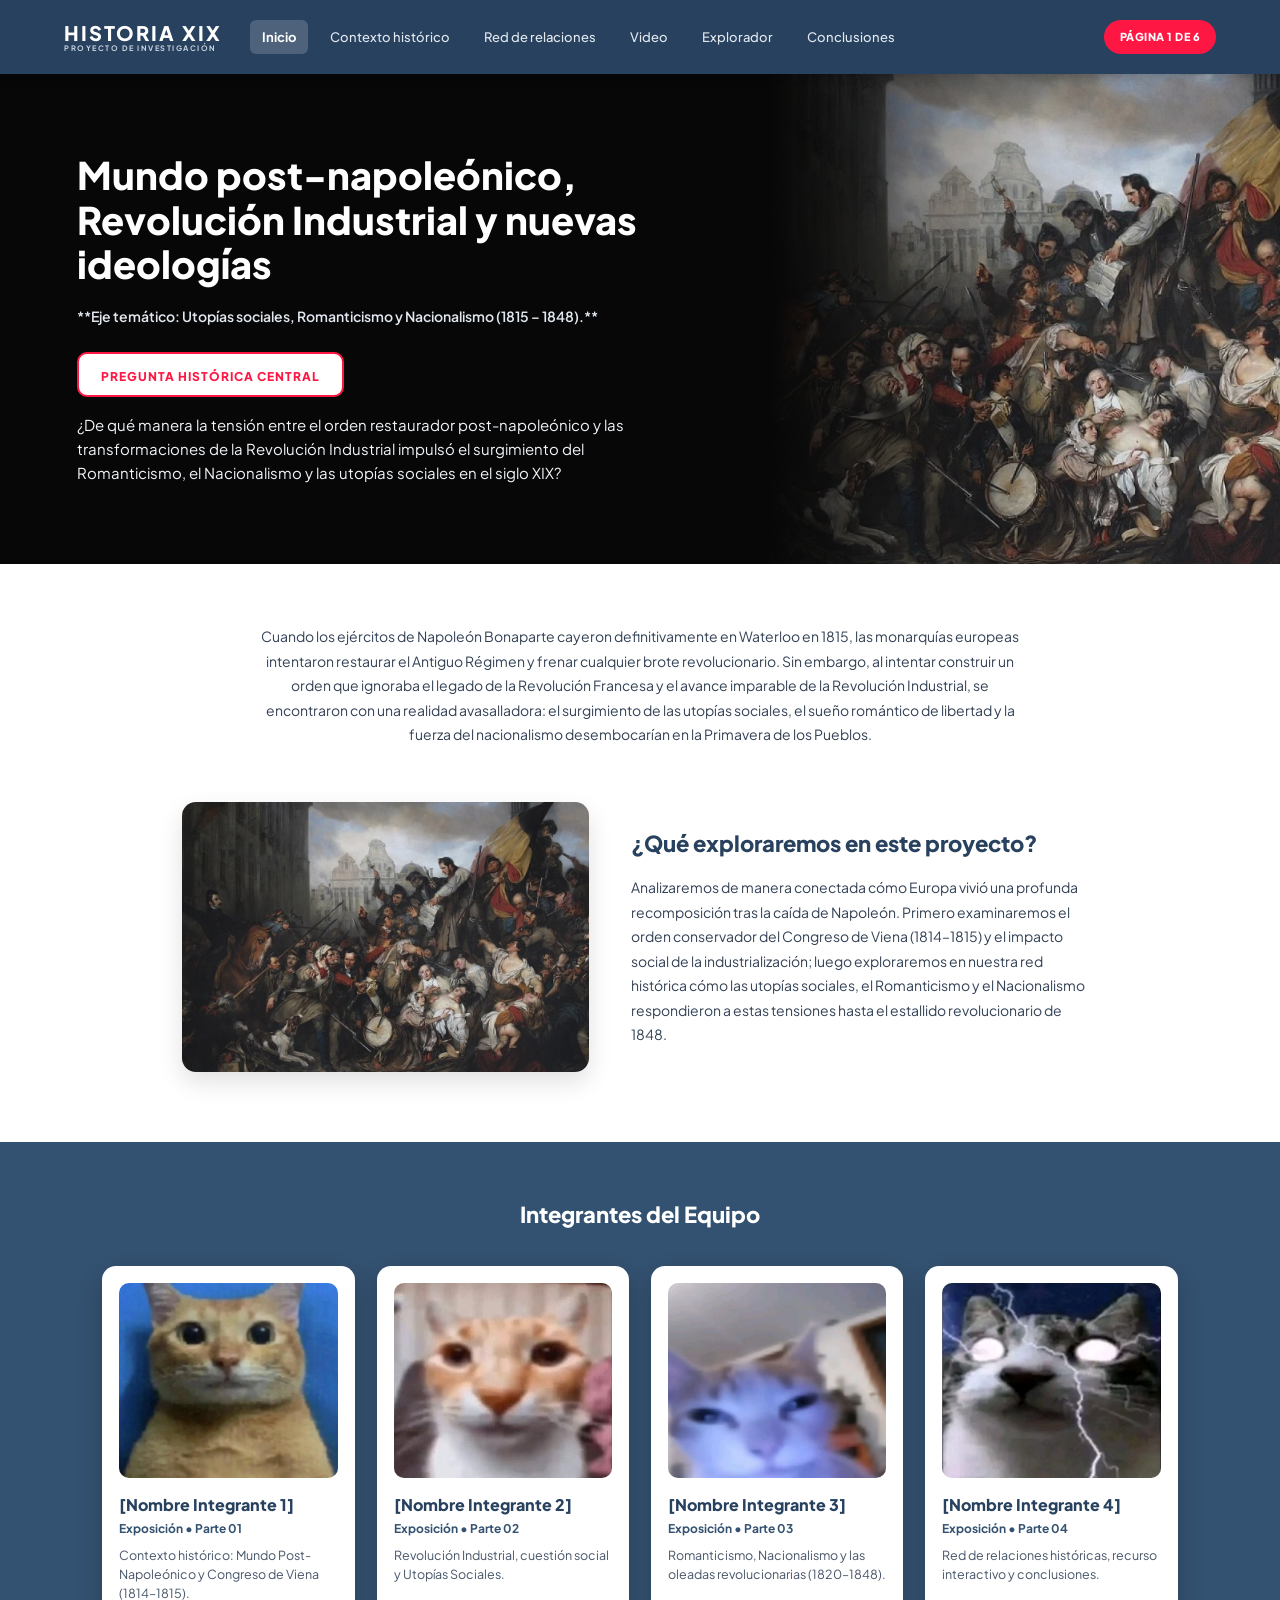
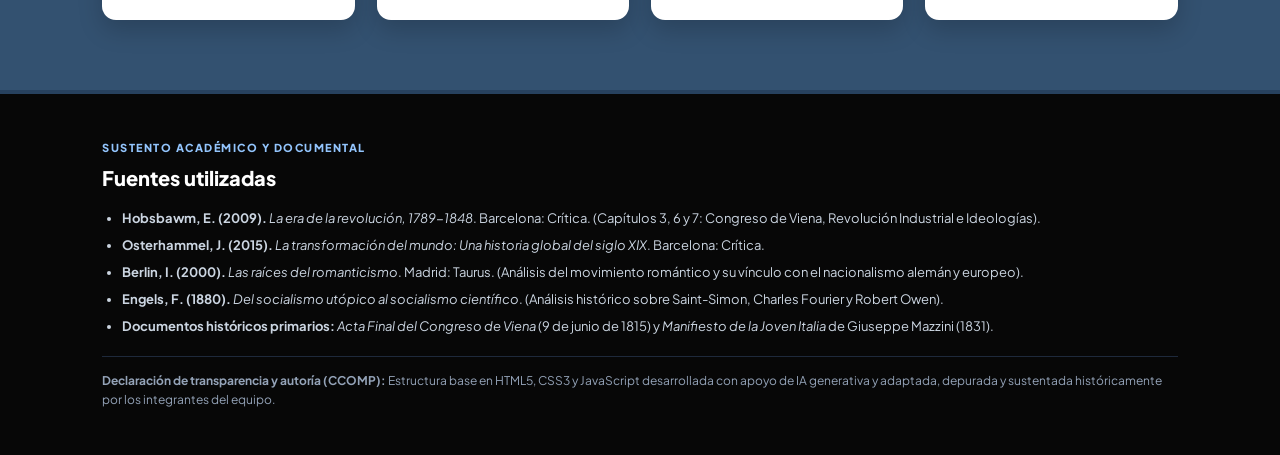
==== commit 5c65316e: "mundo post-napoleonico" ====
--- a/main.html
+++ b/main.html
@@ -72,7 +72,7 @@
                     <div class="intro-split-text">
                         <h2>¿Qué exploraremos en este proyecto?</h2>
                         <p>
-                            Analizaremos de manera conectada cómo Europa vivió una profunda recomposición tras la caída de Napoleón. Primero examinaremos el orden conservador del Congreso de Viena (1815) y el impacto social de la industrialización; luego exploraremos en nuestra red histórica cómo las utopías sociales, el Romanticismo y el Nacionalismo respondieron a estas tensiones hasta el estallido revolucionario de 1848.
+                            Analizaremos de manera conectada cómo Europa vivió una profunda recomposición tras la caída de Napoleón. Primero examinaremos el orden conservador del Congreso de Viena (1814–1815) y el impacto social de la industrialización; luego exploraremos en nuestra red histórica cómo las utopías sociales, el Romanticismo y el Nacionalismo respondieron a estas tensiones hasta el estallido revolucionario de 1848.
                         </p>
                     </div>
                 </div>
@@ -90,7 +90,7 @@
                         <div class="member-role">
                             <strong>[Nombre Integrante 1]</strong>
                             <span class="member-tag">Exposición • Parte 01</span>
-                            <p>Contexto histórico: Mundo Post-Napoleónico y Congreso de Viena (1815).</p>
+                            <p>Contexto histórico: Mundo Post-Napoleónico y Congreso de Viena (1814–1815).</p>
                         </div>
                     </div>
 
@@ -134,14 +134,14 @@
         <!-- 2. CONTEXTO HISTÓRICO (4 Cuadros con foto que abren vista detallada) -->
         <section id="contexto" class="page-view section-container">
             <div class="section-header">
-                <span class="section-kicker">PÁGINA 02 • EL ESCENARIO EUROPEO (1815 – 1848)</span>
+                <span class="section-kicker">PÁGINA 02 • EL ESCENARIO EUROPEO (1814 – 1848)</span>
                 <h2>Contexto histórico y problema estudiado</h2>
-                <p class="section-desc">Tras la caída de Napoleón en 1815, Europa vivió el choque entre el intento monárquico por restaurar el pasado y el avance irreversible de la industria y las nuevas ideas. <strong>Haz clic en cualquiera de los 4 cuadros para explorar su desarrollo completo.</strong></p>
+                <p class="section-desc">Tras la caída de Napoleón y su reclusión en Elba en 1814, Europa vivió el choque entre el intento diplomático por restaurar el equilibrio monárquico y el avance de la industria y las nuevas ideas. <strong>Haz clic en cualquiera de los 4 cuadros para explorar su desarrollo completo.</strong></p>
             </div>
 
             <div class="context-highlight">
                 <h3><i class="fa-solid fa-landmark"></i> El Problema Histórico: Un Continente Dividido entre el Pasado y el Futuro</h3>
-                <p>Tras veinticinco años de guerras revolucionarias y expansión napoleónica que habían difundido las ideas de igualdad ante la ley y soberanía nacional, las potencias vencedoras (Austria, Rusia, Prusia y Gran Bretaña) se reunieron en el <strong>Congreso de Viena (1814-1815)</strong> para restaurar el Antiguo Régimen. Sin embargo, este orden conservador chocó frontalmente con la <strong>Revolución Industrial</strong>, detonando respuestas culturales, sociales y políticas que transformaron Europa.</p>
+                <p>Tras veinticinco años de guerras revolucionarias y expansión napoleónica que habían trastocado las fronteras europeas, las potencias vencedoras (Reino Unido, Austria, Rusia y Prusia) se reunieron en el <strong>Congreso de Viena (1814–1815)</strong> para restablecer el equilibrio de poderes y contener cualquier brote liberal. Sin embargo, este orden conservador chocó frontalmente con la <strong>Revolución Industrial</strong> y el despertar de los pueblos, detonando las ideologías del siglo XIX.</p>
             </div>
 
             <!-- 4 CUADROS INTERACTIVOS CON IMAGEN Y RESUMEN BREVE -->
@@ -152,8 +152,8 @@
                         <span class="topic-badge">01 • MUNDO POST-NAPOLEÓNICO</span>
                     </div>
                     <div class="topic-card-body">
-                        <h3>La Restauración y el Congreso de Viena</h3>
-                        <p>El intento de las potencias europeas por restaurar las monarquías absolutas tras Waterloo (1815) y frenar el liberalismo.</p>
+                        <h3>El Congreso de Viena (1814–1815) y el Equilibrio de Poder</h3>
+                        <p>La cumbre diplomática en el Palacio del Hofburg liderada por Castlereagh, Metternich, Talleyrand y el zar Alejandro I tras la caída de Napoleón.</p>
                         <span class="topic-link">Explorar tema completo <i class="fa-solid fa-arrow-right"></i></span>
                     </div>
                 </article>
@@ -196,13 +196,12 @@
             </div>
         </section>
 
-        <!-- VISTA DETALLADA DE CADA TEMA (Se abre al presionar uno de los 4 cuadros) -->
+        <!-- VISTA DETALLADA DE CADA TEMA -->
         <section id="detalle-tema" class="page-view section-container">
             <div class="detail-top-bar">
                 <button class="back-topics-btn" onclick="cambiarPagina('contexto')">
                     <i class="fa-solid fa-arrow-left"></i> Volver a los 4 ejes del Contexto Histórico
                 </button>
-                <div class="detail-switcher" id="detailSwitcher"></div>
             </div>
 
             <article class="topic-full-article" id="topicFullContainer"></article>
@@ -278,7 +277,7 @@
                         </button>
                     </div>
                     <div class="chapter-summary" id="chapterSummary">
-                        <strong>Evidencia y tesis:</strong> Se analiza cómo el mapa trazado por Metternich en 1815 subordinó el principio de nacionalidad a los intereses de las casas reales, creando una tensión permanente en Europa central e Italia.
+                        <strong>Evidencia y tesis:</strong> Se analiza cómo el mapa trazado por Metternich y Castlereagh en 1815 subordinó el principio de nacionalidad al equilibrio de poder entre las grandes potencias.
                     </div>
                 </div>
             </div>
@@ -289,13 +288,13 @@
             <div class="section-header">
                 <span class="section-kicker">PÁGINA 05 • HERRAMIENTA DE CONSULTA Y COMPARACIÓN</span>
                 <h2>Explorador cronológico y comparador de corrientes</h2>
-                <p class="section-desc">Filtra los acontecimientos clave entre 1815 y 1848 según su dimensión histórica o compara los postulados del Romanticismo, Nacionalismo y Utopías Sociales.</p>
+                <p class="section-desc">Filtra los acontecimientos clave entre 1814 y 1848 según su dimensión histórica o compara los postulados del Romanticismo, Nacionalismo y Utopías Sociales.</p>
             </div>
 
             <div class="timeline-controls">
                 <label for="ejeSelect"><strong>Filtrar cronología por proceso:</strong></label>
                 <select id="ejeSelect" onchange="renderTimeline()">
-                    <option value="todos">Todos los hitos históricos (1815 – 1848)</option>
+                    <option value="todos">Todos los hitos históricos (1814 – 1848)</option>
                     <option value="restauracion">Mundo Post-Napoleónico y Restauración</option>
                     <option value="industria">Revolución Industrial y Utopías Sociales</option>
                     <option value="nacionalismo">Romanticismo y Oleadas Nacionalistas</option>
@@ -324,9 +323,9 @@
             </div>
             <div class="conclusions-box">
                 <h3>Respuesta fundamentada a la pregunta histórica central</h3>
-                <p><strong>1. La doble revolución como motor del cambio:</strong> Como sostiene el historiador Eric Hobsbawm, el siglo XIX estuvo marcado por la interacción entre las consecuencias políticas de la era napoleónica y la transformación económica de la Revolución Industrial. El intento del Congreso de Viena (1815) por restaurar un orden absolutista resultó inviable frente a una sociedad que estaba cambiando material y culturalmente.</p>
-                <p><strong>2. Respuestas ideológicas frente a la crisis:</strong> Las nuevas corrientes del periodo nacieron como respuestas directas a estas tensiones. Frente a la explotación fabril surgieron las <strong>utopías sociales</strong> buscando justicia comunitaria; frente al mecanicismo frío nació el <strong>Romanticismo</strong> reivindicando la subjetividad y las raíces culturales; y frente a las fronteras impuestas por los imperios emergió el <strong>Nacionalismo</strong>, convirtiendo la identidad cultural en un proyecto político de soberanía.</p>
-                <p><strong>3. Legado hacia la modernidad:</strong> Aunque las revoluciones de 1848 fueron reprimidas en el corto plazo, consolidaron la agenda política del mundo contemporáneo: los derechos laborales, la participación ciudadana, el Estado-nación y la sensibilidad artística moderna.</p>
+                <p><strong>1. El equilibrio estatal frente a los derechos de los pueblos:</strong> Como demostró el Congreso de Viena (1814–1815), la diplomacia de Castlereagh, Metternich, Talleyrand y Alejandro I logró evitar grandes guerras entre potencias durante décadas, pero lo hizo prescindiendo de los derechos nacionales y democráticos de los pueblos, provocando constantes revoluciones internas.</p>
+                <p><strong>2. Respuestas ideológicas frente a la doble transformación:</strong> Las nuevas corrientes del periodo nacieron como respuestas directas a estas tensiones. Frente a la explotación fabril de la Revolución Industrial surgieron las <strong>utopías sociales</strong> buscando justicia comunitaria; frente al mecanicismo frío nació el <strong>Romanticismo</strong> reivindicando la subjetividad y las raíces culturales; y frente a las fronteras trazadas en Viena emergió el <strong>Nacionalismo</strong>, convirtiendo la identidad cultural en un proyecto político de soberanía.</p>
+                <p><strong>3. Legado hacia la modernidad:</strong> Aunque las revoluciones de 1848 fueron reprimidas en el corto plazo, consolidaron la agenda política del mundo contemporáneo: los derechos laborales, la participación ciudadana, el Estado-nación (culminando en las unificaciones de Italia en 1861 y Alemania en 1871) y la sensibilidad artística moderna.</p>
             </div>
         </section>
 
--- a/style.css
+++ b/style.css
@@ -524,10 +524,7 @@
    ================================================== */
 .detail-top-bar {
     display: flex;
-    justify-content: space-between;
-    align-items: center;
-    flex-wrap: wrap;
-    gap: 14px;
+    align-items: center;
     margin-bottom: 28px;
     padding-bottom: 18px;
     border-bottom: 1px solid #e2e8f0;
@@ -552,29 +549,6 @@
     background-color: #1b2f45;
 }
 
-.detail-switcher {
-    display: flex;
-    gap: 8px;
-    flex-wrap: wrap;
-}
-
-.switch-pill {
-    padding: 7px 14px;
-    border-radius: 20px;
-    border: 1px solid #cbd5e1;
-    background: #f8fafc;
-    color: #334155;
-    font-size: 12px;
-    font-weight: 700;
-    cursor: pointer;
-}
-
-.switch-pill.active {
-    background: #ff1744;
-    color: #ffffff;
-    border-color: #ff1744;
-}
-
 .topic-full-hero {
     display: grid;
     grid-template-columns: 1.1fr 0.9fr;
@@ -624,20 +598,24 @@
     display: grid;
     grid-template-columns: 1.4fr 1fr;
     gap: 32px;
-    margin-bottom: 36px;
+    margin-bottom: 40px;
 }
 
 .topic-narrative h3 {
     font-size: 21px;
     font-weight: 800;
     color: #27415e;
-    margin-bottom: 12px;
+    margin: 22px 0 10px;
+}
+
+.topic-narrative h3:first-child {
+    margin-top: 0;
 }
 
 .topic-narrative p {
-    font-size: 15px;
+    font-size: 14.5px;
     color: #334155;
-    margin-bottom: 16px;
+    margin-bottom: 14px;
     line-height: 1.75;
 }
 
@@ -647,6 +625,7 @@
     border-top: 4px solid #ff1744;
     border-radius: 12px;
     padding: 24px;
+    height: fit-content;
 }
 
 .topic-sidebar-box h4 {
@@ -670,17 +649,99 @@
     border-left: 3px solid #27415e;
 }
 
+/* ==================================================
+   APARTADO DE PROTAGONISTAS / PERSONAJES HISTÓRICOS CON FOTO
+   ================================================== */
+.figures-section {
+    margin-bottom: 42px;
+}
+
+.figures-grid {
+    display: grid;
+    grid-template-columns: repeat(4, 1fr);
+    gap: 20px;
+}
+
+.figure-card {
+    background: #ffffff;
+    border: 1px solid #e2e8f0;
+    border-radius: 12px;
+    overflow: hidden;
+    box-shadow: 0 4px 14px rgba(0, 0, 0, 0.05);
+    display: flex;
+    flex-direction: column;
+}
+
+.figure-photo {
+    width: 100%;
+    height: 210px;
+    background-color: #1e293b;
+    border-bottom: 4px solid #27415e;
+    display: flex;
+    align-items: center;
+    justify-content: center;
+    color: #94a3b8;
+    font-size: 11px;
+    font-weight: 800;
+    text-align: center;
+    padding: 8px;
+    overflow: hidden;
+}
+
+.figure-photo img {
+    width: 100%;
+    height: 100%;
+    object-fit: cover;
+    object-position: center top;
+    display: block;
+}
+
+.figure-info {
+    padding: 16px;
+    flex: 1;
+}
+
+.figure-role-badge {
+    display: inline-block;
+    font-size: 10px;
+    font-weight: 800;
+    text-transform: uppercase;
+    color: #ff1744;
+    letter-spacing: 0.8px;
+    margin-bottom: 4px;
+}
+
+.figure-info h4 {
+    font-size: 16px;
+    font-weight: 800;
+    color: #27415e;
+    margin-bottom: 8px;
+}
+
+.figure-info p {
+    font-size: 12.5px;
+    line-height: 1.55;
+    color: #475569;
+}
+
 .topic-gallery-title {
-    font-size: 20px;
-    font-weight: 800;
-    color: #27415e;
-    margin-bottom: 16px;
+    font-size: 21px;
+    font-weight: 800;
+    color: #27415e;
+    margin-bottom: 6px;
+}
+
+.topic-gallery-subtitle {
+    font-size: 14px;
+    color: #475569;
+    margin-bottom: 20px;
 }
 
 .topic-gallery-grid {
     display: grid;
     grid-template-columns: repeat(2, 1fr);
     gap: 24px;
+    margin-bottom: 40px;
 }
 
 .gallery-figure {
@@ -715,6 +776,160 @@
     font-size: 13px;
     color: #475569;
     background: #f8fafc;
+}
+
+/* ==================================================
+   COMPARADOR INTERACTIVO DE MAPAS (ANTES Y DESPUÉS)
+   ================================================== */
+.map-slider-section {
+    background: #f8fafc;
+    border: 1px solid #e2e8f0;
+    border-radius: 16px;
+    padding: 28px;
+    margin-top: 10px;
+}
+
+.map-slider-controls {
+    display: flex;
+    align-items: center;
+    justify-content: space-between;
+    gap: 16px;
+    flex-wrap: wrap;
+    margin-bottom: 18px;
+}
+
+.map-step-btn {
+    padding: 9px 18px;
+    border-radius: 25px;
+    border: 2px solid #27415e;
+    background: #ffffff;
+    color: #27415e;
+    font-size: 12.5px;
+    font-weight: 800;
+    cursor: pointer;
+    transition: all 0.2s;
+}
+
+.map-step-btn.active, .map-step-btn:hover {
+    background: #27415e;
+    color: #ffffff;
+}
+
+.map-range-wrapper {
+    flex: 1;
+    min-width: 240px;
+    display: flex;
+    align-items: center;
+    gap: 12px;
+    font-size: 12px;
+    font-weight: 700;
+    color: #27415e;
+}
+
+.map-range-wrapper input[type="range"] {
+    flex: 1;
+    accent-color: #ff1744;
+    cursor: ew-resize;
+    height: 6px;
+}
+
+.map-compare-frame {
+    position: relative;
+    width: 100%;
+    height: 440px;
+    border-radius: 12px;
+    overflow: hidden;
+    background: #0f172a;
+    border: 2px solid #cbd5e1;
+    user-select: none;
+}
+
+.map-layer {
+    position: absolute;
+    inset: 0;
+    width: 100%;
+    height: 100%;
+    display: flex;
+    align-items: center;
+    justify-content: center;
+    color: #94a3b8;
+    font-size: 14px;
+    font-weight: 800;
+}
+
+.map-layer img {
+    width: 100%;
+    height: 100%;
+    object-fit: cover;
+    display: block;
+}
+
+.map-layer-top {
+    clip-path: inset(0 50% 0 0);
+    transition: clip-path 0.08s linear;
+}
+
+.map-divider-line {
+    position: absolute;
+    top: 0;
+    bottom: 0;
+    left: 50%;
+    width: 4px;
+    background: #ff1744;
+    box-shadow: 0 0 12px rgba(0, 0, 0, 0.6);
+    pointer-events: none;
+    transform: translateX(-50%);
+    z-index: 5;
+}
+
+.map-divider-handle {
+    position: absolute;
+    top: 50%;
+    left: 50%;
+    transform: translate(-50%, -50%);
+    width: 42px;
+    height: 42px;
+    border-radius: 50%;
+    background: #ff1744;
+    color: #ffffff;
+    display: flex;
+    align-items: center;
+    justify-content: center;
+    font-size: 14px;
+    box-shadow: 0 4px 12px rgba(0, 0, 0, 0.4);
+}
+
+.map-label-tag {
+    position: absolute;
+    top: 14px;
+    background: rgba(7, 7, 7, 0.85);
+    color: #ffffff;
+    font-size: 11px;
+    font-weight: 800;
+    padding: 6px 14px;
+    border-radius: 20px;
+    z-index: 4;
+}
+
+.map-label-left {
+    left: 14px;
+    border-left: 3px solid #93c5fd;
+}
+
+.map-label-right {
+    right: 14px;
+    border-right: 3px solid #ff1744;
+}
+
+.map-info-caption {
+    margin-top: 18px;
+    background: #ffffff;
+    border-left: 4px solid #ff1744;
+    padding: 16px 20px;
+    border-radius: 8px;
+    font-size: 14px;
+    color: #334155;
+    box-shadow: 0 2px 8px rgba(0, 0, 0, 0.04);
 }
 
 /* ==================================================
@@ -1118,9 +1333,10 @@
     .intro-split-grid, .context-grid-4, .topic-full-hero, .topic-content-grid, .topic-gallery-grid, .network-layout, .video-layout, .timeline-grid, .comparator-result {
         grid-template-columns: 1fr;
     }
-    .members-grid { grid-template-columns: repeat(2, 1fr); }
+    .members-grid, .figures-grid { grid-template-columns: repeat(2, 1fr); }
+    .map-compare-frame { height: 290px; }
 }
 
 @media (max-width: 540px) {
-    .members-grid { grid-template-columns: 1fr; }
+    .members-grid, .figures-grid { grid-template-columns: 1fr; }
 }
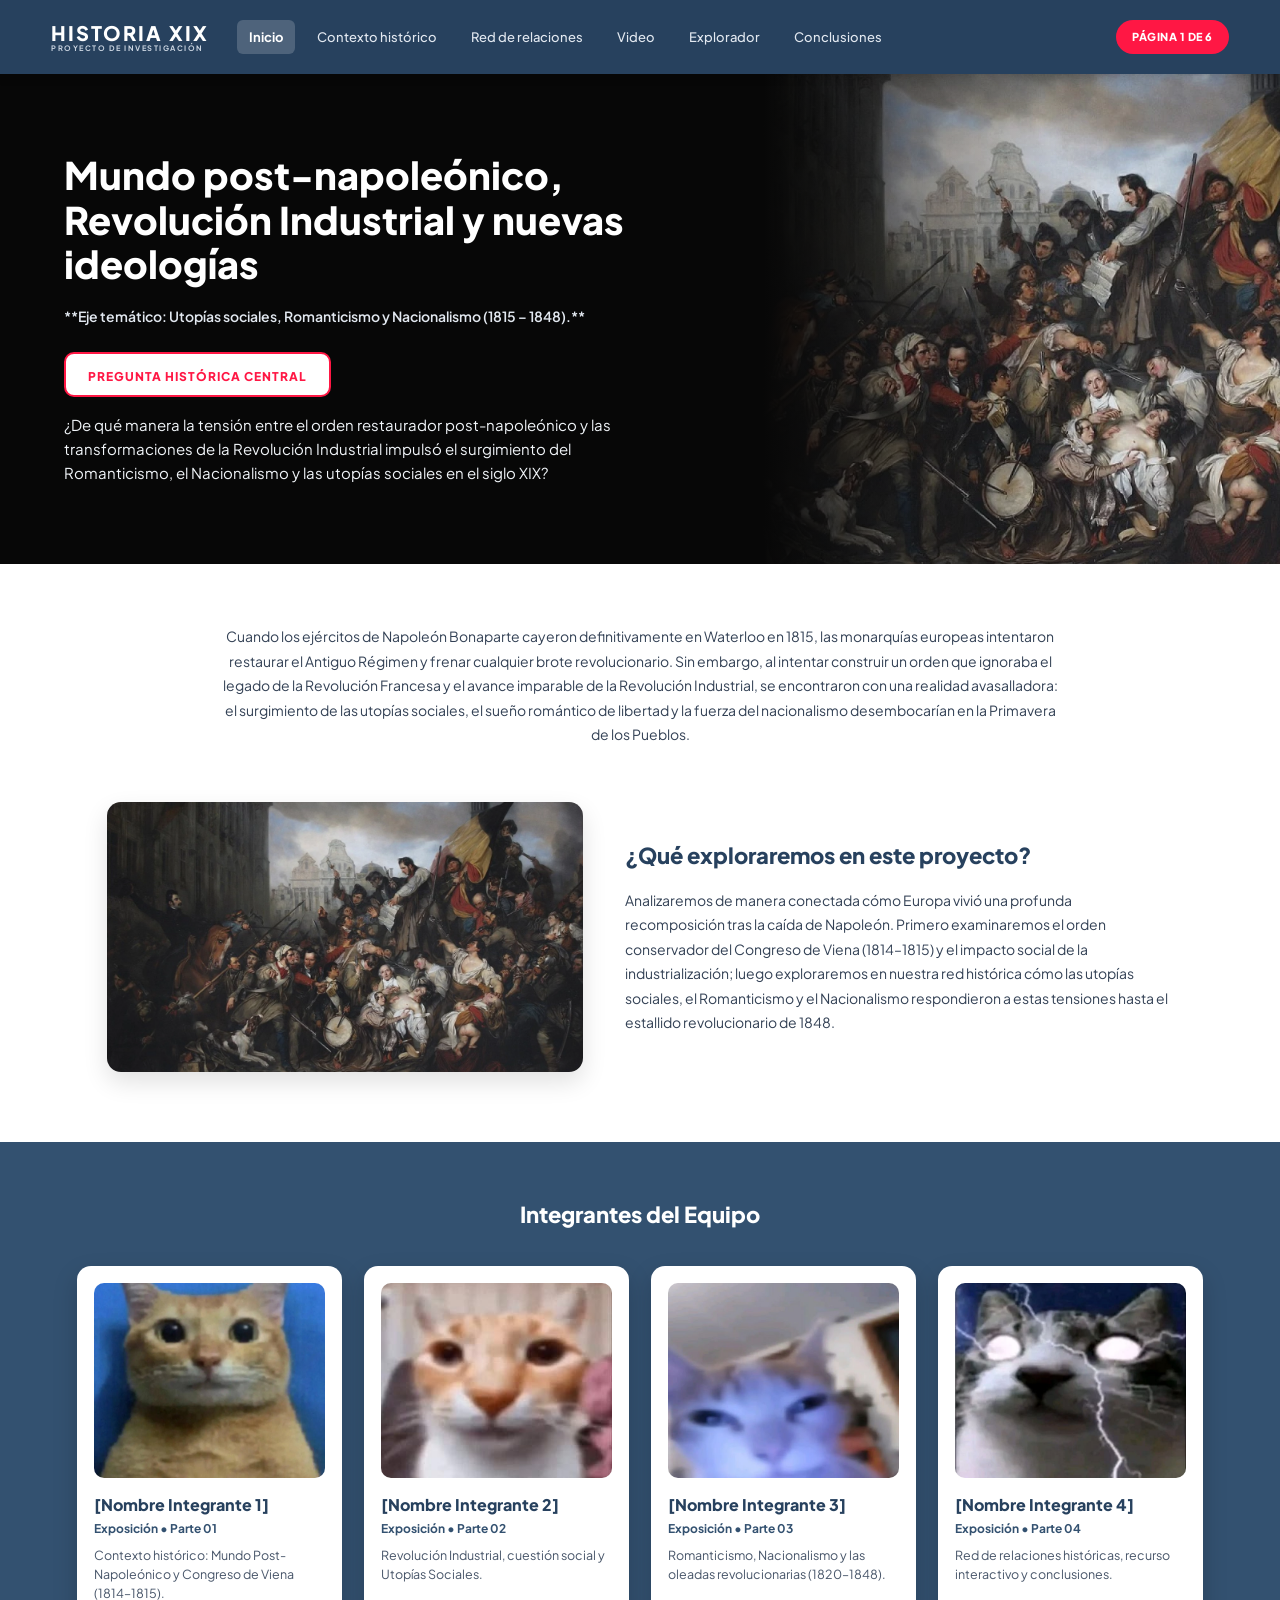
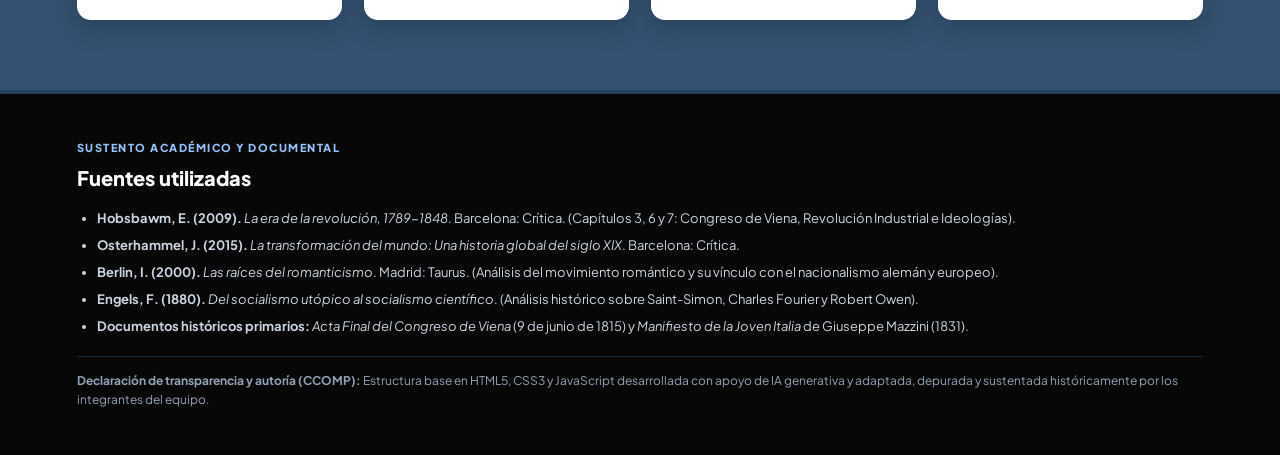
==== commit a18f5c88: "cambios" ====
--- a/main.html
+++ b/main.html
@@ -197,7 +197,7 @@
         </section>
 
         <!-- VISTA DETALLADA DE CADA TEMA -->
-        <section id="detalle-tema" class="page-view section-container">
+        <section id="detalle-tema" class="page-view section-container wide-page">
             <div class="detail-top-bar">
                 <button class="back-topics-btn" onclick="cambiarPagina('contexto')">
                     <i class="fa-solid fa-arrow-left"></i> Volver a los 4 ejes del Contexto Histórico
@@ -243,41 +243,154 @@
             </div>
         </section>
 
-        <!-- 4. PRODUCCIÓN AUDIOVISUAL INTEGRADA -->
-        <section id="audiovisual" class="page-view section-container">
-            <div class="section-header">
+        <!-- 4. PRODUCCIÓN AUDIOVISUAL INTEGRADA + VIDEOS RECOMENDADOS -->
+        <section id="audiovisual" class="page-view section-container wide-page">
+            <div class="section-header" style="text-align: center;">
                 <span class="section-kicker">PÁGINA 04 • DOCUMENTAL / REPORTAJE HISTÓRICO</span>
                 <h2>Producción audiovisual del equipo</h2>
-                <p class="section-desc">Recurso audiovisual original donde analizamos la evidencia histórica para responder a nuestra pregunta central.</p>
-            </div>
-
-            <div class="video-layout">
-                <div class="video-wrapper">
-                    <div class="video-placeholder" id="videoContainer">
-                        <i class="fa-solid fa-film"></i>
-                        <h4>AQUÍ VA EL VIDEO ORIGINAL DEL EQUIPO</h4>
-                        <p>Reemplaza este bloque con tu archivo <code>video_equipo.mp4</code> o enlace de YouTube</p>
-                    </div>
-                </div>
-                <div class="video-chapters">
-                    <h3>Estructura argumentativa del video</h3>
-                    <p class="chapter-hint">Haz clic en cada bloque temático para consultar la tesis histórica desarrollada:</p>
-                    <div class="chapter-list">
-                        <button class="chapter-btn active" onclick="mostrarCapitulo(0, this)">
-                            <span>00:00</span> 1. De Waterloo al Congreso de Viena (1815)
-                        </button>
-                        <button class="chapter-btn" onclick="mostrarCapitulo(1, this)">
-                            <span>02:10</span> 2. La Revolución Industrial y el nacimiento del proletariado
-                        </button>
-                        <button class="chapter-btn" onclick="mostrarCapitulo(2, this)">
-                            <span>04:30</span> 3. Las Utopías Sociales: Owen, Fourier y Saint-Simon
-                        </button>
-                        <button class="chapter-btn" onclick="mostrarCapitulo(3, this)">
-                            <span>06:45</span> 4. Romanticismo, Nacionalismo y la Primavera de los Pueblos
-                        </button>
-                    </div>
-                    <div class="chapter-summary" id="chapterSummary">
-                        <strong>Evidencia y tesis:</strong> Se analiza cómo el mapa trazado por Metternich y Castlereagh en 1815 subordinó el principio de nacionalidad al equilibrio de poder entre las grandes potencias.
+                <p class="section-desc" style="margin: 8px auto 0;">Recurso audiovisual original donde analizamos la evidencia histórica para responder a nuestra pregunta central.</p>
+            </div>
+
+            <!-- VIDEO DEL EQUIPO CENTRADO EN EL MEDIO -->
+            <div class="video-center-wrapper">
+                <div class="video-placeholder" id="videoContainer">
+                    <i class="fa-solid fa-film"></i>
+                    <h4>AQUÍ VA EL VIDEO ORIGINAL DEL EQUIPO</h4>
+                    <p>Reemplaza este bloque con tu archivo <code><video src="video_equipo.mp4" controls></video></code> o enlace de YouTube</p>
+                </div>
+            </div>
+
+            <!-- ESPACIO INFERIOR: VIDEOS DE YOUTUBE PARA ENTENDER MÁS CADA TEMA -->
+            <div class="youtube-library-section">
+                <div class="section-header">
+                    <span class="section-kicker">RECURSOS DE APOYO PARA APRENDER MÁS</span>
+                    <h2>Videos recomendados para comprender mejor cada tema</h2>
+                    <p class="section-desc">Si deseas profundizar en los contenidos de nuestra investigación, aquí tienes una selección de videos explicativos divididos por cada eje temático.</p>
+                </div>
+
+                <!-- MUNDO POST-NAPOLEÓNICO -->
+                <div class="yt-topic-block">
+                    <div class="yt-topic-header">
+                        <h3>Mundo Post-Napoleónico</h3>
+                        <p>La caída de Napoleón, el equilibrio de poderes en 1814–1815 y la Europa de la Restauración.</p>
+                    </div>
+                    <div class="yt-videos-grid">
+                        <div class="yt-card">
+                            <div class="yt-embed-box">
+                                <iframe src="https://www.youtube.com/embed/ypKxEuZZFL0" title="Video 1 Mundo Post-Napoleónico" allowfullscreen></iframe>
+                            </div>
+                        </div>
+
+                        <div class="yt-card">
+                            <div class="yt-embed-box">
+                                <iframe src="https://www.youtube.com/embed/-NW9rv7Idz4" title="Video 2 Mundo Post-Napoleónico" allowfullscreen></iframe>
+                            </div>
+                        </div>
+
+                        <div class="yt-card">
+                            <div class="yt-embed-box">
+                                <iframe src="https://www.youtube.com/embed/e11QVKz-0LU" title="Video 3 Mundo Post-Napoleónico" allowfullscreen></iframe>
+                            </div>
+                        </div>
+                    </div>
+                </div>
+
+                <!-- REVOLUCIÓN INDUSTRIAL -->
+                <div class="yt-topic-block">
+                    <div class="yt-topic-header">
+                        <h3>Revolución Industrial</h3>
+                        <p>La máquina de vapor, el surgimiento de las fábricas, el ferrocarril y la cuestión social.</p>
+                    </div>
+                    <div class="yt-videos-grid">
+                        <div class="yt-card">
+                            <div class="yt-embed-box yt-placeholder">
+                                <i class="fa-brands fa-youtube"></i>
+                                <span>VIDEO YOUTUBE • REVOLUCIÓN INDUSTRIAL</span>
+                                <small>Pega aquí el enlace embed de YouTube</small>
+                            </div>
+                        </div>
+
+                        <div class="yt-card">
+                            <div class="yt-embed-box yt-placeholder">
+                                <i class="fa-brands fa-youtube"></i>
+                                <span>VIDEO YOUTUBE • REVOLUCIÓN INDUSTRIAL</span>
+                                <small>Pega aquí el enlace embed de YouTube</small>
+                            </div>
+                        </div>
+
+                        <div class="yt-card">
+                            <div class="yt-embed-box yt-placeholder">
+                                <i class="fa-brands fa-youtube"></i>
+                                <span>VIDEO YOUTUBE • REVOLUCIÓN INDUSTRIAL</span>
+                                <small>Pega aquí el enlace embed de YouTube</small>
+                            </div>
+                        </div>
+                    </div>
+                </div>
+
+                <!-- UTOPÍAS SOCIALES -->
+                <div class="yt-topic-block">
+                    <div class="yt-topic-header">
+                        <h3>Utopías Sociales</h3>
+                        <p>Las propuestas cooperativas y comunitarias de Robert Owen, Charles Fourier y Saint-Simon.</p>
+                    </div>
+                    <div class="yt-videos-grid">
+                        <div class="yt-card">
+                            <div class="yt-embed-box yt-placeholder">
+                                <i class="fa-brands fa-youtube"></i>
+                                <span>VIDEO YOUTUBE • UTOPÍAS SOCIALES</span>
+                                <small>Pega aquí el enlace embed de YouTube</small>
+                            </div>
+                        </div>
+
+                        <div class="yt-card">
+                            <div class="yt-embed-box yt-placeholder">
+                                <i class="fa-brands fa-youtube"></i>
+                                <span>VIDEO YOUTUBE • UTOPÍAS SOCIALES</span>
+                                <small>Pega aquí el enlace embed de YouTube</small>
+                            </div>
+                        </div>
+
+                        <div class="yt-card">
+                            <div class="yt-embed-box yt-placeholder">
+                                <i class="fa-brands fa-youtube"></i>
+                                <span>VIDEO YOUTUBE • UTOPÍAS SOCIALES</span>
+                                <small>Pega aquí el enlace embed de YouTube</small>
+                            </div>
+                        </div>
+                    </div>
+                </div>
+
+                <!-- ROMANTICISMO Y NACIONALISMO -->
+                <div class="yt-topic-block">
+                    <div class="yt-topic-header">
+                        <h3>Romanticismo y Nacionalismo</h3>
+                        <p>El espíritu de los pueblos (Volksgeist), la libertad artística y las revoluciones de 1820 a 1848.</p>
+                    </div>
+                    <div class="yt-videos-grid">
+                        <div class="yt-card">
+                            <div class="yt-embed-box yt-placeholder">
+                                <i class="fa-brands fa-youtube"></i>
+                                <span>VIDEO YOUTUBE • ROMANTICISMO Y NACIONALISMO</span>
+                                <small>Pega aquí el enlace embed de YouTube</small>
+                            </div>
+                        </div>
+
+                        <div class="yt-card">
+                            <div class="yt-embed-box yt-placeholder">
+                                <i class="fa-brands fa-youtube"></i>
+                                <span>VIDEO YOUTUBE • ROMANTICISMO Y NACIONALISMO</span>
+                                <small>Pega aquí el enlace embed de YouTube</small>
+                            </div>
+                        </div>
+
+                        <div class="yt-card">
+                            <div class="yt-embed-box yt-placeholder">
+                                <i class="fa-brands fa-youtube"></i>
+                                <span>VIDEO YOUTUBE • ROMANTICISMO Y NACIONALISMO</span>
+                                <small>Pega aquí el enlace embed de YouTube</small>
+                            </div>
+                        </div>
                     </div>
                 </div>
             </div>
--- a/style.css
+++ b/style.css
@@ -41,7 +41,7 @@
     display: flex;
     justify-content: space-between;
     align-items: center;
-    padding: 0 5%;
+    padding: 0 4%;
     height: 74px;
     background-color: #27415e;
     color: #ffffff;
@@ -125,13 +125,13 @@
 }
 
 .hero-inner {
-    max-width: 1280px;
+    max-width: 1360px;
     margin: 0 auto;
     display: grid;
     grid-template-columns: 1.15fr 0.85fr;
     align-items: center;
     min-height: 490px;
-    padding-left: 6%;
+    padding-left: 5%;
 }
 
 .hero-left {
@@ -206,8 +206,8 @@
    ================================================== */
 .intro-white-section {
     background-color: #ffffff;
-    padding: 60px 8% 70px;
-    max-width: 1120px;
+    padding: 60px 6% 70px;
+    max-width: 1220px;
     margin: 0 auto;
 }
 
@@ -216,7 +216,7 @@
     font-size: 14px;
     line-height: 1.75;
     color: #334155;
-    max-width: 780px;
+    max-width: 840px;
     margin: 0 auto 55px;
 }
 
@@ -254,7 +254,7 @@
    ================================================== */
 .members-blue-section {
     background-color: #335170;
-    padding: 55px 8% 70px;
+    padding: 55px 6% 70px;
 }
 
 .members-section-title {
@@ -266,7 +266,7 @@
 }
 
 .members-grid {
-    max-width: 1120px;
+    max-width: 1240px;
     margin: 0 auto;
     display: grid;
     grid-template-columns: repeat(4, 1fr);
@@ -357,10 +357,15 @@
    ESTILOS GENERALES DE SECCIÓN
    ================================================== */
 .section-container {
-    padding: 50px 8% 65px;
-    max-width: 1280px;
+    padding: 48px 5% 65px;
+    max-width: 1400px;
     margin: 0 auto;
     width: 100%;
+}
+
+.wide-page {
+    max-width: 1560px;
+    padding: 45px 3.5% 65px;
 }
 
 .bg-light {
@@ -388,7 +393,7 @@
 
 .section-desc {
     color: #475569;
-    max-width: 820px;
+    max-width: 860px;
     margin-top: 8px;
     font-size: 14.5px;
 }
@@ -447,7 +452,7 @@
 
 .topic-card-img {
     position: relative;
-    height: 210px;
+    height: 220px;
     background-color: #1e293b;
     overflow: hidden;
     display: flex;
@@ -520,13 +525,13 @@
 }
 
 /* ==================================================
-   VENTANA DETALLADA DE CADA TEMA (Sub-página)
+   VENTANA DETALLADA DE CADA TEMA
    ================================================== */
 .detail-top-bar {
     display: flex;
     align-items: center;
-    margin-bottom: 28px;
-    padding-bottom: 18px;
+    margin-bottom: 24px;
+    padding-bottom: 16px;
     border-bottom: 1px solid #e2e8f0;
 }
 
@@ -551,25 +556,25 @@
 
 .topic-full-hero {
     display: grid;
-    grid-template-columns: 1.1fr 0.9fr;
-    gap: 34px;
+    grid-template-columns: 1.05fr 0.95fr;
+    gap: 38px;
     align-items: center;
     background: #0f172a;
     color: #ffffff;
-    padding: 36px;
+    padding: 40px 44px;
     border-radius: 16px;
-    margin-bottom: 34px;
+    margin-bottom: 36px;
 }
 
 .topic-full-hero h2 {
-    font-size: 32px;
+    font-size: 34px;
     font-weight: 800;
     margin: 8px 0 14px;
     line-height: 1.2;
 }
 
 .topic-full-hero p {
-    font-size: 15px;
+    font-size: 15.5px;
     color: #cbd5e1;
     line-height: 1.7;
 }
@@ -577,7 +582,7 @@
 .topic-full-hero-img {
     border-radius: 12px;
     overflow: hidden;
-    height: 290px;
+    height: 310px;
     background: #1e293b;
     display: flex;
     align-items: center;
@@ -594,89 +599,60 @@
     display: block;
 }
 
-.topic-content-grid {
-    display: grid;
-    grid-template-columns: 1.4fr 1fr;
-    gap: 32px;
-    margin-bottom: 40px;
-}
-
-.topic-narrative h3 {
-    font-size: 21px;
+.topic-narrative-full {
+    background: #f8fafc;
+    border: 1px solid #e2e8f0;
+    border-left: 5px solid #27415e;
+    border-radius: 14px;
+    padding: 34px 40px;
+    margin-bottom: 42px;
+}
+
+.topic-narrative-full h3 {
+    font-size: 22px;
     font-weight: 800;
     color: #27415e;
-    margin: 22px 0 10px;
-}
-
-.topic-narrative h3:first-child {
+    margin: 26px 0 10px;
+}
+
+.topic-narrative-full h3:first-child {
     margin-top: 0;
 }
 
-.topic-narrative p {
-    font-size: 14.5px;
+.topic-narrative-full p {
+    font-size: 15.5px;
     color: #334155;
     margin-bottom: 14px;
-    line-height: 1.75;
-}
-
-.topic-sidebar-box {
-    background: #f8fafc;
-    border: 1px solid #e2e8f0;
-    border-top: 4px solid #ff1744;
-    border-radius: 12px;
-    padding: 24px;
-    height: fit-content;
-}
-
-.topic-sidebar-box h4 {
-    font-size: 16px;
-    font-weight: 800;
-    color: #27415e;
-    margin-bottom: 14px;
-}
-
-.topic-key-list {
-    list-style: none;
-    display: flex;
-    flex-direction: column;
-    gap: 12px;
-}
-
-.topic-key-list li {
-    font-size: 13.5px;
-    color: #334155;
-    padding-left: 16px;
-    border-left: 3px solid #27415e;
+    line-height: 1.8;
 }
 
 /* ==================================================
-   APARTADO DE PROTAGONISTAS / PERSONAJES HISTÓRICOS CON FOTO
+   PROTAGONISTAS / PERSONAJES HISTÓRICOS
    ================================================== */
 .figures-section {
-    margin-bottom: 42px;
+    margin-bottom: 44px;
 }
 
 .figures-grid {
     display: grid;
     grid-template-columns: repeat(4, 1fr);
-    gap: 20px;
+    gap: 24px;
 }
 
 .figure-card {
     background: #ffffff;
     border: 1px solid #e2e8f0;
-    border-radius: 12px;
-    overflow: hidden;
-    box-shadow: 0 4px 14px rgba(0, 0, 0, 0.05);
+    border-radius: 14px;
+    overflow: hidden;
+    box-shadow: 0 6px 16px rgba(0, 0, 0, 0.06);
     display: flex;
     flex-direction: column;
 }
 
 .figure-photo {
     width: 100%;
-    height: 210px;
+    height: 250px;
     background-color: #1e293b;
-    border-bottom: 4px solid #27415e;
     display: flex;
     align-items: center;
     justify-content: center;
@@ -684,7 +660,7 @@
     font-size: 11px;
     font-weight: 800;
     text-align: center;
-    padding: 8px;
+    padding: 0;
     overflow: hidden;
 }
 
@@ -697,13 +673,13 @@
 }
 
 .figure-info {
-    padding: 16px;
+    padding: 18px 20px;
     flex: 1;
 }
 
 .figure-role-badge {
     display: inline-block;
-    font-size: 10px;
+    font-size: 10.5px;
     font-weight: 800;
     text-transform: uppercase;
     color: #ff1744;
@@ -712,27 +688,27 @@
 }
 
 .figure-info h4 {
-    font-size: 16px;
+    font-size: 17px;
     font-weight: 800;
     color: #27415e;
     margin-bottom: 8px;
 }
 
 .figure-info p {
-    font-size: 12.5px;
-    line-height: 1.55;
+    font-size: 13px;
+    line-height: 1.6;
     color: #475569;
 }
 
 .topic-gallery-title {
-    font-size: 21px;
+    font-size: 22px;
     font-weight: 800;
     color: #27415e;
     margin-bottom: 6px;
 }
 
 .topic-gallery-subtitle {
-    font-size: 14px;
+    font-size: 14.5px;
     color: #475569;
     margin-bottom: 20px;
 }
@@ -740,20 +716,20 @@
 .topic-gallery-grid {
     display: grid;
     grid-template-columns: repeat(2, 1fr);
-    gap: 24px;
-    margin-bottom: 40px;
+    gap: 26px;
+    margin-bottom: 42px;
 }
 
 .gallery-figure {
     background: #ffffff;
     border: 1px solid #e2e8f0;
-    border-radius: 12px;
+    border-radius: 14px;
     overflow: hidden;
     box-shadow: 0 4px 12px rgba(0, 0, 0, 0.05);
 }
 
 .gallery-figure-img {
-    height: 230px;
+    height: 260px;
     background: #1e293b;
     display: flex;
     align-items: center;
@@ -772,162 +748,53 @@
 }
 
 .gallery-figure figcaption {
-    padding: 14px 18px;
-    font-size: 13px;
+    padding: 16px 20px;
+    font-size: 13.5px;
     color: #475569;
     background: #f8fafc;
 }
 
 /* ==================================================
-   COMPARADOR INTERACTIVO DE MAPAS (ANTES Y DESPUÉS)
+   MAPA COMPLETO TRAS EL CONGRESO DE VIENA (mapa_viena.jpg)
    ================================================== */
-.map-slider-section {
+.map-single-section {
     background: #f8fafc;
     border: 1px solid #e2e8f0;
     border-radius: 16px;
-    padding: 28px;
+    padding: 24px;
     margin-top: 10px;
 }
 
-.map-slider-controls {
-    display: flex;
-    align-items: center;
-    justify-content: space-between;
-    gap: 16px;
-    flex-wrap: wrap;
-    margin-bottom: 18px;
-}
-
-.map-step-btn {
-    padding: 9px 18px;
-    border-radius: 25px;
-    border: 2px solid #27415e;
+.map-full-frame {
+    width: 100%;
+    min-height: 360px;
+    border-radius: 12px;
+    overflow: hidden;
     background: #ffffff;
-    color: #27415e;
-    font-size: 12.5px;
-    font-weight: 800;
-    cursor: pointer;
-    transition: all 0.2s;
-}
-
-.map-step-btn.active, .map-step-btn:hover {
-    background: #27415e;
-    color: #ffffff;
-}
-
-.map-range-wrapper {
-    flex: 1;
-    min-width: 240px;
-    display: flex;
-    align-items: center;
-    gap: 12px;
-    font-size: 12px;
-    font-weight: 700;
-    color: #27415e;
-}
-
-.map-range-wrapper input[type="range"] {
-    flex: 1;
-    accent-color: #ff1744;
-    cursor: ew-resize;
-    height: 6px;
-}
-
-.map-compare-frame {
-    position: relative;
-    width: 100%;
-    height: 440px;
-    border-radius: 12px;
-    overflow: hidden;
-    background: #0f172a;
     border: 2px solid #cbd5e1;
-    user-select: none;
-}
-
-.map-layer {
-    position: absolute;
-    inset: 0;
-    width: 100%;
-    height: 100%;
     display: flex;
     align-items: center;
     justify-content: center;
-    color: #94a3b8;
-    font-size: 14px;
-    font-weight: 800;
-}
-
-.map-layer img {
-    width: 100%;
-    height: 100%;
-    object-fit: cover;
+    color: #64748b;
+    font-size: 13px;
+    font-weight: 800;
+}
+
+.map-full-frame img {
+    width: 100%;
+    height: auto;
+    max-height: 760px;
+    object-fit: contain;
     display: block;
-}
-
-.map-layer-top {
-    clip-path: inset(0 50% 0 0);
-    transition: clip-path 0.08s linear;
-}
-
-.map-divider-line {
-    position: absolute;
-    top: 0;
-    bottom: 0;
-    left: 50%;
-    width: 4px;
-    background: #ff1744;
-    box-shadow: 0 0 12px rgba(0, 0, 0, 0.6);
-    pointer-events: none;
-    transform: translateX(-50%);
-    z-index: 5;
-}
-
-.map-divider-handle {
-    position: absolute;
-    top: 50%;
-    left: 50%;
-    transform: translate(-50%, -50%);
-    width: 42px;
-    height: 42px;
-    border-radius: 50%;
-    background: #ff1744;
-    color: #ffffff;
-    display: flex;
-    align-items: center;
-    justify-content: center;
-    font-size: 14px;
-    box-shadow: 0 4px 12px rgba(0, 0, 0, 0.4);
-}
-
-.map-label-tag {
-    position: absolute;
-    top: 14px;
-    background: rgba(7, 7, 7, 0.85);
-    color: #ffffff;
-    font-size: 11px;
-    font-weight: 800;
-    padding: 6px 14px;
-    border-radius: 20px;
-    z-index: 4;
-}
-
-.map-label-left {
-    left: 14px;
-    border-left: 3px solid #93c5fd;
-}
-
-.map-label-right {
-    right: 14px;
-    border-right: 3px solid #ff1744;
 }
 
 .map-info-caption {
     margin-top: 18px;
     background: #ffffff;
     border-left: 4px solid #ff1744;
-    padding: 16px 20px;
+    padding: 18px 22px;
     border-radius: 8px;
-    font-size: 14px;
+    font-size: 14.5px;
     color: #334155;
     box-shadow: 0 2px 8px rgba(0, 0, 0, 0.04);
 }
@@ -1080,86 +947,142 @@
 }
 
 /* ==================================================
-   VIDEO INTEGRADO
+   VIDEO INTEGRADO CENTRADO + 3 VIDEOS GRANDES EN FILA
    ================================================== */
-.video-layout {
-    display: grid;
-    grid-template-columns: 1.4fr 1fr;
-    gap: 28px;
+.video-center-wrapper {
+    max-width: 960px;
+    margin: 0 auto 65px;
 }
 
 .video-placeholder {
-    height: 360px;
+    aspect-ratio: 16 / 9;
+    width: 100%;
     background: #070707;
     color: #ffffff;
-    border-radius: 12px;
+    border-radius: 16px;
     border-bottom: 5px solid #ff1744;
     display: flex;
     flex-direction: column;
     align-items: center;
     justify-content: center;
     text-align: center;
-    padding: 24px;
+    padding: 28px;
+    box-shadow: 0 14px 32px rgba(0, 0, 0, 0.16);
+    overflow: hidden;
+}
+
+.video-placeholder video,
+.video-placeholder iframe {
+    width: 100%;
+    height: 100%;
+    border: none;
+    border-radius: 12px;
 }
 
 .video-placeholder i {
-    font-size: 42px;
+    font-size: 50px;
     color: #ff1744;
     margin-bottom: 14px;
 }
 
-.video-chapters h3 {
+.video-placeholder h4 {
     font-size: 20px;
     font-weight: 800;
-    color: #27415e;
-}
-
-.chapter-hint {
-    font-size: 13px;
-    color: #64748b;
-    margin-bottom: 14px;
-}
-
-.chapter-list {
-    display: flex;
-    flex-direction: column;
-    gap: 8px;
-    margin-bottom: 16px;
-}
-
-.chapter-btn {
-    text-align: left;
-    padding: 11px 14px;
+    margin-bottom: 6px;
+}
+
+.video-placeholder p {
+    font-size: 14px;
+    color: #cbd5e1;
+}
+
+.youtube-library-section {
+    border-top: 2px solid #e2e8f0;
+    padding-top: 50px;
+}
+
+.yt-topic-block {
     background: #f8fafc;
     border: 1px solid #e2e8f0;
-    border-radius: 8px;
-    cursor: pointer;
-    font-size: 13px;
-    font-weight: 700;
-    color: #1e293b;
-}
-
-.chapter-btn span {
+    border-radius: 18px;
+    padding: 32px;
+    margin-bottom: 36px;
+}
+
+.yt-topic-header {
+    margin-bottom: 24px;
+    padding-bottom: 14px;
+    border-bottom: 2px solid #e2e8f0;
+}
+
+.yt-topic-header h3 {
+    font-size: 23px;
+    font-weight: 800;
+    color: #27415e;
+    margin-bottom: 4px;
+}
+
+.yt-topic-header p {
+    font-size: 14px;
+    color: #475569;
+}
+
+.yt-videos-grid {
+    display: grid;
+    grid-template-columns: repeat(3, 1fr);
+    gap: 24px;
+}
+
+.yt-card {
+    background: #0f172a;
+    border-radius: 14px;
+    overflow: hidden;
+    box-shadow: 0 8px 20px rgba(0, 0, 0, 0.1);
+}
+
+.yt-embed-box {
+    width: 100%;
+    aspect-ratio: 16 / 9;
+    min-height: 255px;
+    background: #0f172a;
+    position: relative;
+    overflow: hidden;
+}
+
+.yt-embed-box iframe {
+    width: 100%;
+    height: 100%;
+    border: none;
+    display: block;
+}
+
+.yt-placeholder {
+    display: flex;
+    flex-direction: column;
+    align-items: center;
+    justify-content: center;
+    text-align: center;
+    color: #cbd5e1;
+    padding: 20px;
+}
+
+.yt-placeholder i {
+    font-size: 38px;
     color: #ff1744;
-    margin-right: 8px;
-}
-
-.chapter-btn.active {
-    background: #27415e;
-    color: #ffffff;
-    border-color: #27415e;
-}
-
-.chapter-btn.active span {
-    color: #ff1744;
-}
-
-.chapter-summary {
-    background: #f1f5f9;
-    padding: 16px;
-    border-radius: 8px;
-    font-size: 13.5px;
-    border-left: 4px solid #27415e;
+    margin-bottom: 10px;
+}
+
+.yt-placeholder span {
+    font-size: 12px;
+    font-weight: 800;
+    letter-spacing: 0.5px;
+    color: #ffffff;
+}
+
+.yt-placeholder small {
+    font-size: 11.5px;
+    color: #94a3b8;
+    margin-top: 5px;
 }
 
 /* ==================================================
@@ -1295,7 +1218,7 @@
 .sources-footer {
     background: #070707;
     color: #cbd5e1;
-    padding: 45px 8%;
+    padding: 45px 6%;
     border-top: 4px solid #27415e;
 }
 
@@ -1324,17 +1247,20 @@
 }
 
 /* RESPONSIVE */
+@media (max-width: 1100px) {
+    .yt-videos-grid { grid-template-columns: repeat(2, 1fr); }
+}
+
 @media (max-width: 960px) {
     .nav-links { display: none; }
     .hero-inner { grid-template-columns: 1fr; padding: 0 6%; }
     .hero-right { min-height: 300px; }
     .hero-right img { height: 300px; }
     .hero-image-fade { background: linear-gradient(180deg, #070707 0%, rgba(7,7,7,0) 45%); }
-    .intro-split-grid, .context-grid-4, .topic-full-hero, .topic-content-grid, .topic-gallery-grid, .network-layout, .video-layout, .timeline-grid, .comparator-result {
+    .intro-split-grid, .context-grid-4, .topic-full-hero, .topic-gallery-grid, .network-layout, .yt-videos-grid, .timeline-grid, .comparator-result {
         grid-template-columns: 1fr;
     }
     .members-grid, .figures-grid { grid-template-columns: repeat(2, 1fr); }
-    .map-compare-frame { height: 290px; }
 }
 
 @media (max-width: 540px) {
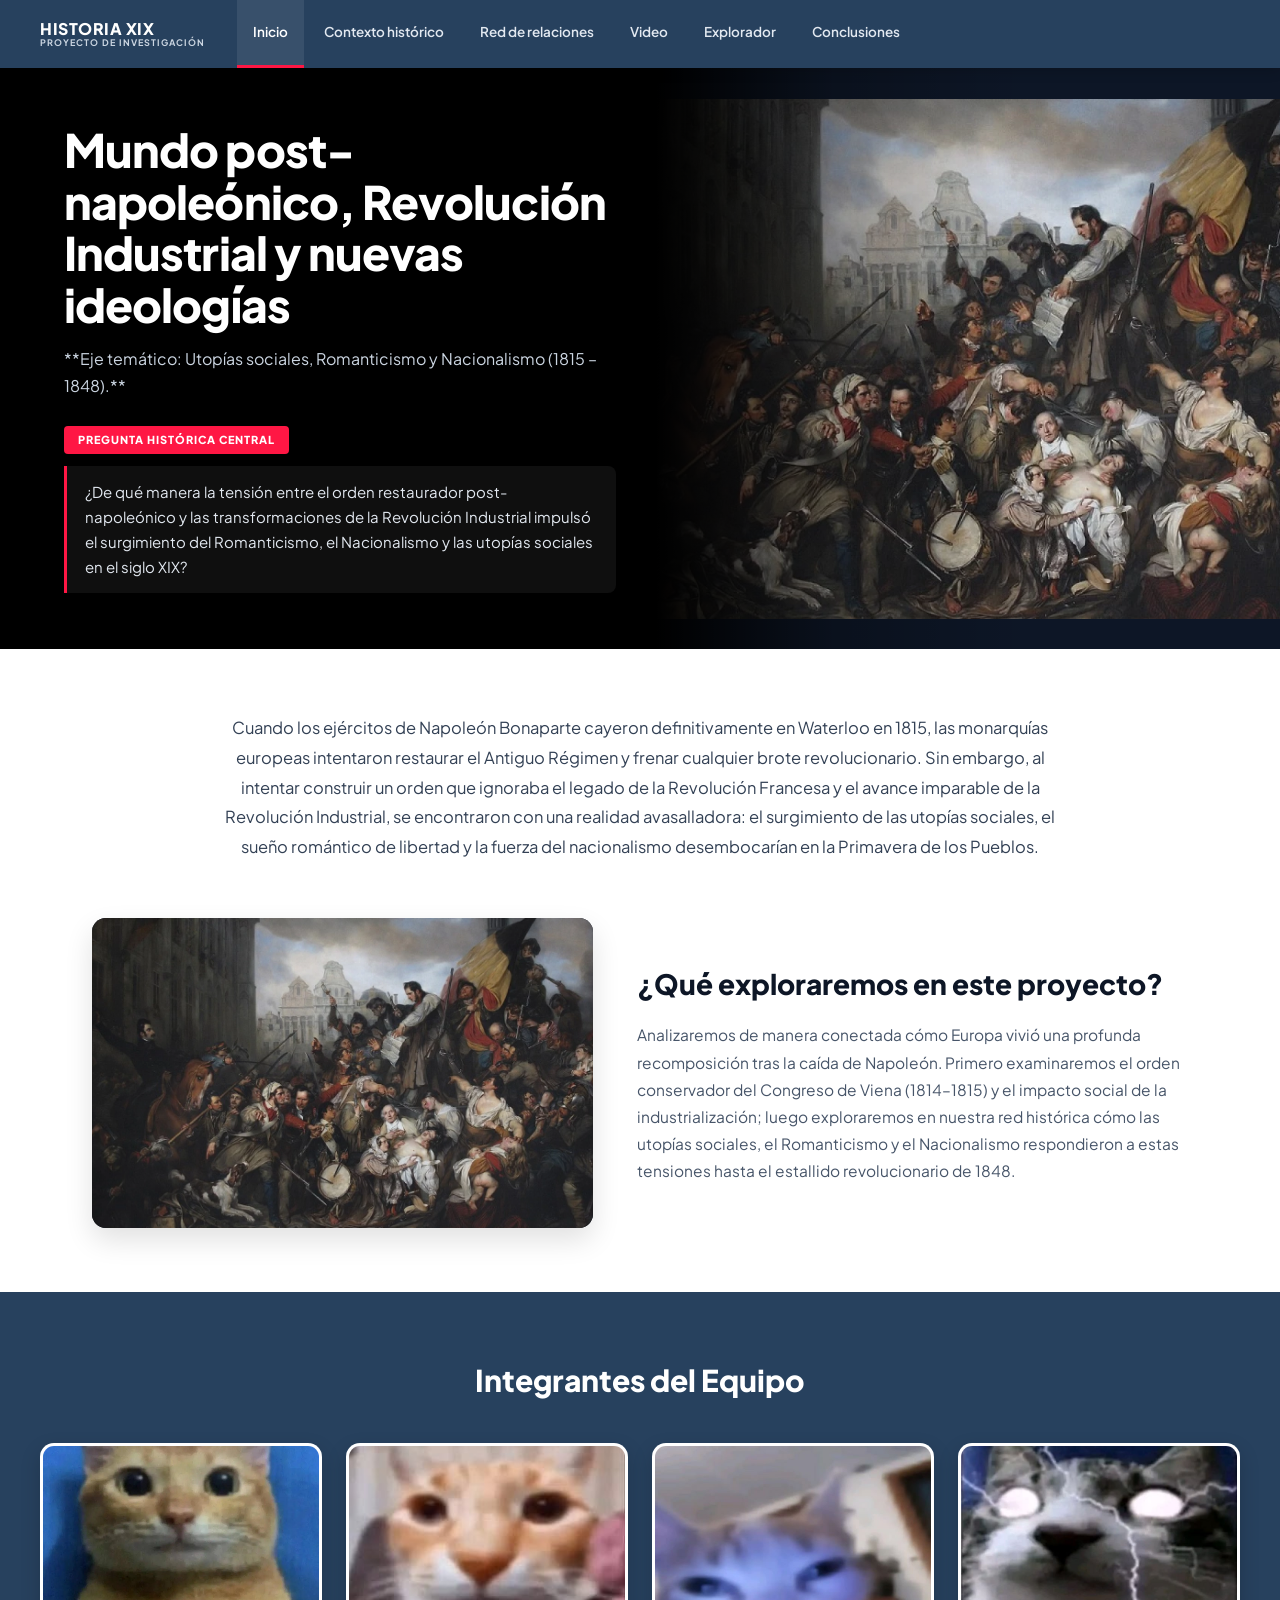
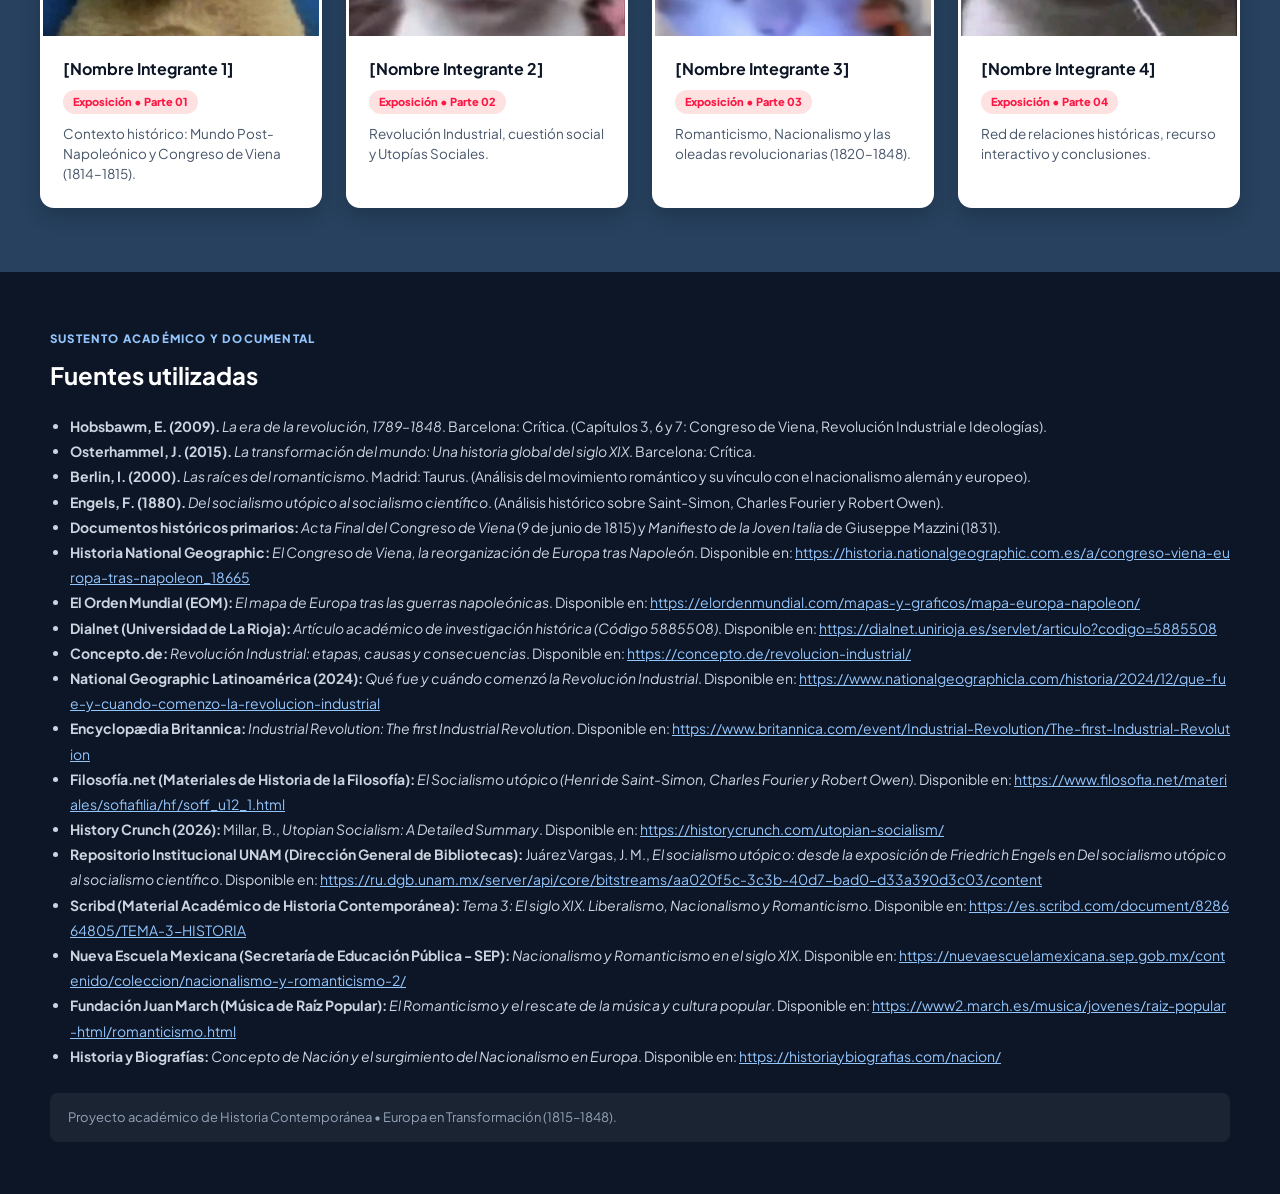
==== commit 4c2db51d: "ultimas actualizaciones" ====
--- a/main.html
+++ b/main.html
@@ -131,17 +131,33 @@
 
         </section>
 
-        <!-- 2. CONTEXTO HISTÓRICO (4 Cuadros con foto que abren vista detallada) -->
+        <!-- 2. CONTEXTO HISTÓRICO (Todo en fondo blanco editorial + 4 Cuadros) -->
         <section id="contexto" class="page-view section-container">
-            <div class="section-header">
+            <div class="section-header context-editorial-intro">
                 <span class="section-kicker">PÁGINA 02 • EL ESCENARIO EUROPEO (1814 – 1848)</span>
-                <h2>Contexto histórico y problema estudiado</h2>
-                <p class="section-desc">Tras la caída de Napoleón y su reclusión en Elba en 1814, Europa vivió el choque entre el intento diplomático por restaurar el equilibrio monárquico y el avance de la industria y las nuevas ideas. <strong>Haz clic en cualquiera de los 4 cuadros para explorar su desarrollo completo.</strong></p>
-            </div>
-
-            <div class="context-highlight">
-                <h3><i class="fa-solid fa-landmark"></i> El Problema Histórico: Un Continente Dividido entre el Pasado y el Futuro</h3>
-                <p>Tras veinticinco años de guerras revolucionarias y expansión napoleónica que habían trastocado las fronteras europeas, las potencias vencedoras (Reino Unido, Austria, Rusia y Prusia) se reunieron en el <strong>Congreso de Viena (1814–1815)</strong> para restablecer el equilibrio de poderes y contener cualquier brote liberal. Sin embargo, este orden conservador chocó frontalmente con la <strong>Revolución Industrial</strong> y el despertar de los pueblos, detonando las ideologías del siglo XIX.</p>
+                <h2 class="context-main-title">Contexto histórico y problema estudiado</h2>
+
+                <div class="context-white-body">
+                    <h3 class="context-subtitle">El periodo histórico (1814–1848)</h3>
+                    <p>
+                        Entre 1814 y 1848 Europa atravesó una etapa decisiva de transición entre el orden monárquico tradicional y la modernidad política y económica. Tras veinticinco años de guerras revolucionarias y expansión imperial bajo Napoleón Bonaparte, las potencias vencedoras (Reino Unido, Austria, Rusia y Prusia) convocaron el Congreso de Viena (1814–1815) para inaugurar el llamado mundo post-napoleónico. Guiados por principios de legitimidad dinástica y equilibrio de poderes, los diplomáticos rediseñaron las fronteras del continente y conformaron alianzas conservadoras, como la Santa Alianza, con el propósito de impedir la hegemonía de cualquier nación y reprimir las ideas heredadas de la Revolución Francesa.
+                    </p>
+                    <p>
+                        Sin embargo, al mismo tiempo que los gobiernos intentaban estabilizar el mapa político desde arriba, Europa experimentaba una acelerada transformación desde abajo. La expansión de la Revolución Industrial desde Gran Bretaña hacia el continente modificó las formas de producir, aceleró el crecimiento de las ciudades, consolidó el poder económico de la burguesía y dio origen a una numerosa clase obrera urbana que vivía en condiciones de extrema precariedad.
+                    </p>
+
+                    <h3 class="context-subtitle">El problema estudiado</h3>
+                    <p>
+                        El problema central de este periodo radica en la profunda contradicción entre el orden diplomático impuesto en Viena y las nuevas fuerzas sociales, económicas y culturales del siglo XIX. Por un lado, las fronteras trazadas por las monarquías ignoraron la identidad lingüística, histórica y cultural de millones de habitantes, dejando divididos a pueblos como el alemán y el italiano, o sometidos bajo imperios multinacionales como el austriaco, el ruso y el otomano. Por otro lado, el avance desregulado de la industrialización generó una aguda cuestión social marcada por jornadas laborales extenuantes, bajos salarios y ausencia de derechos para los trabajadores.
+                    </p>
+                    <p>
+                        Frente a esta doble crisis surgieron tres grandes respuestas que definieron la época: las utopías sociales, impulsadas por pensadores como Saint-Simon, Charles Fourier y Robert Owen, quienes propusieron comunidades cooperativas y una organización más justa del trabajo; el Romanticismo, que reaccionó contra el racionalismo frío y la mecanización exaltando la libertad creadora, las emociones y el valor de las tradiciones populares; y el Nacionalismo, que convirtió la identidad cultural de cada pueblo en una exigencia política de soberanía y autodeterminación. La convergencia de estas corrientes alimentó las oleadas revolucionarias de 1820, 1830 y 1848, poniendo en jaque definitivo el sistema de la Restauración.
+                    </p>
+
+                    <p class="context-cta-line">
+                        Haz clic en cualquiera de los 4 cuadros para explorar el desarrollo completo de cada eje:
+                    </p>
+                </div>
             </div>
 
             <!-- 4 CUADROS INTERACTIVOS CON IMAGEN Y RESUMEN BREVE -->
@@ -207,39 +223,39 @@
             <article class="topic-full-article" id="topicFullContainer"></article>
         </section>
 
-        <!-- 3. RED INTERACTIVA DE RELACIONES HISTÓRICAS -->
-        <section id="red-historica" class="page-view section-container bg-light">
+        <!-- 3. RED INTERACTIVA DE RELACIONES HISTÓRICAS (DISEÑO EDITORIAL DE 4 COLUMNAS CAUSALES) -->
+        <section id="red-historica" class="page-view section-container wide-page">
             <div class="section-header">
-                <span class="section-kicker">PÁGINA 03 • ANÁLISIS DE CAUSALIDAD</span>
+                <span class="section-kicker">PÁGINA 03 • ANÁLISIS DE CAUSALIDAD HISTÓRICA</span>
                 <h2>Red interactiva de relaciones históricas</h2>
-                <p class="section-desc">Explora cómo los procesos políticos y económicos del siglo XIX conectan causas, actores históricos, acontecimientos y consecuencias ideológicas. Haz clic en cada nodo para ver su análisis.</p>
-            </div>
-
-            <div class="network-filters">
-                <button class="filter-btn active" onclick="filtrarRed('todos', this)">Todos los Nodos (8)</button>
-                <button class="filter-btn" onclick="filtrarRed('causa', this)">Causas Estructurales</button>
-                <button class="filter-btn" onclick="filtrarRed('actor', this)">Actores y Pensadores</button>
-                <button class="filter-btn" onclick="filtrarRed('acontecimiento', this)">Acontecimientos</button>
-                <button class="filter-btn" onclick="filtrarRed('consecuencia', this)">Consecuencias e Ideologías</button>
-            </div>
-
-            <div class="network-layout">
-                <div class="network-canvas" id="networkCanvas">
-                    <svg class="network-lines" id="networkLines"></svg>
-                    <div class="nodes-grid" id="nodesContainer"></div>
-                </div>
-
-                <aside class="network-detail" id="networkDetail">
-                    <span class="detail-badge" id="detailType">SELECCIONA UN NODO</span>
-                    <h3 id="detailTitle">Explora las conexiones históricas</h3>
-                    <p id="detailDesc">Haz clic en cualquier nodo del tablero oscuro para desplegar su explicación histórica, sus protagonistas y la justificación de sus vínculos con otros procesos.</p>
-                    <div class="connections-box">
-                        <h4>Relaciones históricas justificadas:</h4>
-                        <ul id="detailConnections">
-                            <li>Selecciona un nodo para visualizar sus conexiones directas.</li>
-                        </ul>
-                    </div>
-                </aside>
+                <p class="section-desc">
+                    Selecciona cualquier nodo del mapa para visualizar cómo se articulan las causas estructurales, los actores históricos, los acontecimientos clave y las consecuencias ideológicas y políticas entre 1814 y 1848.
+                </p>
+            </div>
+
+            <!-- TABLERO RELACIONAL EN 4 COLUMNAS -->
+            <div class="causal-board" id="networkCanvas">
+                <svg class="causal-svg" id="networkLines"></svg>
+
+                <div class="causal-columns" id="nodesContainer"></div>
+            </div>
+
+            <!-- PANEL DE ANÁLISIS DETALLADO DEBAJO DEL MAPA -->
+            <div class="causal-detail-panel" id="networkDetail">
+                <div class="causal-detail-header">
+                    <div>
+                        <span class="detail-badge" id="detailType">CAUSA ESTRUCTURAL</span>
+                        <h3 id="detailTitle">Caída de Napoleón y Restauración</h3>
+                        <span class="detail-period" id="detailPeriod">1814 – 1815 • Europa Post-Napoleónica</span>
+                    </div>
+                    <div class="detail-source-tag" id="detailSource">
+                        Fuente: Hobsbawm (2009) / Acta Final de Viena (1815)
+                    </div>
+                </div>
+
+                <p class="causal-detail-desc" id="detailDesc"></p>
+
+                <div class="causal-links-grid" id="detailConnections"></div>
             </div>
         </section>
 
@@ -303,26 +319,20 @@
                     </div>
                     <div class="yt-videos-grid">
                         <div class="yt-card">
-                            <div class="yt-embed-box yt-placeholder">
-                                <i class="fa-brands fa-youtube"></i>
-                                <span>VIDEO YOUTUBE • REVOLUCIÓN INDUSTRIAL</span>
-                                <small>Pega aquí el enlace embed de YouTube</small>
-                            </div>
-                        </div>
-
-                        <div class="yt-card">
-                            <div class="yt-embed-box yt-placeholder">
-                                <i class="fa-brands fa-youtube"></i>
-                                <span>VIDEO YOUTUBE • REVOLUCIÓN INDUSTRIAL</span>
-                                <small>Pega aquí el enlace embed de YouTube</small>
-                            </div>
-                        </div>
-
-                        <div class="yt-card">
-                            <div class="yt-embed-box yt-placeholder">
-                                <i class="fa-brands fa-youtube"></i>
-                                <span>VIDEO YOUTUBE • REVOLUCIÓN INDUSTRIAL</span>
-                                <small>Pega aquí el enlace embed de YouTube</small>
+                            <div class="yt-embed-box">
+                                <iframe src="https://www.youtube.com/embed/XerUPdM-fRo" title="Video 1 Revolución Industrial" allowfullscreen></iframe>
+                            </div>
+                        </div>
+
+                        <div class="yt-card">
+                            <div class="yt-embed-box">
+                                <iframe src="https://www.youtube.com/embed/KdknJfxL8kU" title="Video 2 Revolución Industrial" allowfullscreen></iframe>
+                            </div>
+                        </div>
+
+                        <div class="yt-card">
+                            <div class="yt-embed-box">
+                                <iframe src="https://www.youtube.com/embed/3LQAnFEADl4?start=1" title="Video 3 Revolución Industrial" allowfullscreen></iframe>
                             </div>
                         </div>
                     </div>
@@ -336,26 +346,20 @@
                     </div>
                     <div class="yt-videos-grid">
                         <div class="yt-card">
-                            <div class="yt-embed-box yt-placeholder">
-                                <i class="fa-brands fa-youtube"></i>
-                                <span>VIDEO YOUTUBE • UTOPÍAS SOCIALES</span>
-                                <small>Pega aquí el enlace embed de YouTube</small>
-                            </div>
-                        </div>
-
-                        <div class="yt-card">
-                            <div class="yt-embed-box yt-placeholder">
-                                <i class="fa-brands fa-youtube"></i>
-                                <span>VIDEO YOUTUBE • UTOPÍAS SOCIALES</span>
-                                <small>Pega aquí el enlace embed de YouTube</small>
-                            </div>
-                        </div>
-
-                        <div class="yt-card">
-                            <div class="yt-embed-box yt-placeholder">
-                                <i class="fa-brands fa-youtube"></i>
-                                <span>VIDEO YOUTUBE • UTOPÍAS SOCIALES</span>
-                                <small>Pega aquí el enlace embed de YouTube</small>
+                            <div class="yt-embed-box">
+                                <iframe src="https://www.youtube.com/embed/8f0CWniL_zQ" title="Video 1 Utopías Sociales" allowfullscreen></iframe>
+                            </div>
+                        </div>
+
+                        <div class="yt-card">
+                            <div class="yt-embed-box">
+                                <iframe src="https://www.youtube.com/embed/XCE_UxIU9FQ" title="Video 2 Utopías Sociales" allowfullscreen></iframe>
+                            </div>
+                        </div>
+
+                        <div class="yt-card">
+                            <div class="yt-embed-box">
+                                <iframe src="https://www.youtube.com/embed/hgHJWEbkjDo" title="Video 3 Utopías Sociales" allowfullscreen></iframe>
                             </div>
                         </div>
                     </div>
@@ -369,61 +373,66 @@
                     </div>
                     <div class="yt-videos-grid">
                         <div class="yt-card">
-                            <div class="yt-embed-box yt-placeholder">
-                                <i class="fa-brands fa-youtube"></i>
-                                <span>VIDEO YOUTUBE • ROMANTICISMO Y NACIONALISMO</span>
-                                <small>Pega aquí el enlace embed de YouTube</small>
-                            </div>
-                        </div>
-
-                        <div class="yt-card">
-                            <div class="yt-embed-box yt-placeholder">
-                                <i class="fa-brands fa-youtube"></i>
-                                <span>VIDEO YOUTUBE • ROMANTICISMO Y NACIONALISMO</span>
-                                <small>Pega aquí el enlace embed de YouTube</small>
-                            </div>
-                        </div>
-
-                        <div class="yt-card">
-                            <div class="yt-embed-box yt-placeholder">
-                                <i class="fa-brands fa-youtube"></i>
-                                <span>VIDEO YOUTUBE • ROMANTICISMO Y NACIONALISMO</span>
-                                <small>Pega aquí el enlace embed de YouTube</small>
-                            </div>
-                        </div>
-                    </div>
-                </div>
-            </div>
-        </section>
-
-        <!-- 5. RECURSO INTERACTIVO ADICIONAL -->
-        <section id="recurso-interactivo" class="page-view section-container bg-light">
+                            <div class="yt-embed-box">
+                                <iframe src="https://www.youtube.com/embed/gDl5Pz48Tdc" title="Video 1 Romanticismo y Nacionalismo" allowfullscreen></iframe>
+                            </div>
+                        </div>
+
+                        <div class="yt-card">
+                            <div class="yt-embed-box">
+                                <iframe src="https://www.youtube.com/embed/AGLu3hEExMw" title="Video 2 Romanticismo y Nacionalismo" allowfullscreen></iframe>
+                            </div>
+                        </div>
+
+                        <div class="yt-card">
+                            <div class="yt-embed-box">
+                                <iframe src="https://www.youtube.com/embed/DQ3cj6U_t3I" title="Video 3 Romanticismo y Nacionalismo" allowfullscreen></iframe>
+                            </div>
+                        </div>
+                    </div>
+                </div>
+            </div>
+        </section>
+
+        <!-- 5. RECURSO INTERACTIVO ADICIONAL (LÍNEA DE TIEMPO CLARA Y COMPARADOR DE CORRIENTES) -->
+        <section id="recurso-interactivo" class="page-view section-container">
             <div class="section-header">
                 <span class="section-kicker">PÁGINA 05 • HERRAMIENTA DE CONSULTA Y COMPARACIÓN</span>
                 <h2>Explorador cronológico y comparador de corrientes</h2>
-                <p class="section-desc">Filtra los acontecimientos clave entre 1814 y 1848 según su dimensión histórica o compara los postulados del Romanticismo, Nacionalismo y Utopías Sociales.</p>
-            </div>
-
-            <div class="timeline-controls">
-                <label for="ejeSelect"><strong>Filtrar cronología por proceso:</strong></label>
-                <select id="ejeSelect" onchange="renderTimeline()">
-                    <option value="todos">Todos los hitos históricos (1814 – 1848)</option>
-                    <option value="restauracion">Mundo Post-Napoleónico y Restauración</option>
-                    <option value="industria">Revolución Industrial y Utopías Sociales</option>
-                    <option value="nacionalismo">Romanticismo y Oleadas Nacionalistas</option>
-                </select>
-            </div>
-
-            <div class="timeline-grid" id="timelineContainer"></div>
-
+                <p class="section-desc">
+                    Recorre paso a paso los acontecimientos clave entre 1814 y 1848 o selecciona una corriente del siglo XIX para comparar sus ideas principales, protagonistas y legado histórico.
+                </p>
+            </div>
+
+            <!-- BLOQUE 1: LÍNEA DE TIEMPO INTERACTIVA -->
+            <div class="explorer-section-block">
+                <div class="explorer-block-header">
+                    <h3>1. Línea de tiempo del periodo (1814 – 1848)</h3>
+                    <div class="timeline-pills">
+                        <button class="tl-pill-btn active" onclick="filtrarCronologia('todos', this)">Todos (9)</button>
+                        <button class="tl-pill-btn" onclick="filtrarCronologia('restauracion', this)">Mundo Post-Napoleónico</button>
+                        <button class="tl-pill-btn" onclick="filtrarCronologia('industria', this)">Revolución Industrial y Utopías</button>
+                        <button class="tl-pill-btn" onclick="filtrarCronologia('nacionalismo', this)">Romanticismo y Nacionalismo</button>
+                    </div>
+                </div>
+
+                <div class="timeline-list" id="timelineContainer"></div>
+            </div>
+
+            <!-- BLOQUE 2: COMPARADOR DE CORRIENTES -->
             <div class="comparator-box">
-                <h3>Comparador Analítico de Corrientes del Siglo XIX</h3>
-                <p class="comp-subtitle">Selecciona una corriente para comparar qué criticaba, quiénes la impulsaron y cuál fue su legado histórico:</p>
-                <div class="comparator-buttons">
-                    <button class="comp-btn active" onclick="compararCorriente('romanticismo', this)">Romanticismo</button>
-                    <button class="comp-btn" onclick="compararCorriente('nacionalismo', this)">Nacionalismo</button>
-                    <button class="comp-btn" onclick="compararCorriente('utopias', this)">Utopías Sociales</button>
-                </div>
+                <div class="comparator-top">
+                    <div>
+                        <h3>2. Comparador de corrientes ideológicas y culturales</h3>
+                        <p class="comp-subtitle">Selecciona una corriente para ver a qué problema respondía, quiénes la impulsaron y cuál fue su aporte:</p>
+                    </div>
+                    <div class="comparator-buttons">
+                        <button class="comp-btn active" onclick="compararCorriente('romanticismo', this)">Romanticismo</button>
+                        <button class="comp-btn" onclick="compararCorriente('nacionalismo', this)">Nacionalismo</button>
+                        <button class="comp-btn" onclick="compararCorriente('utopias', this)">Utopías Sociales</button>
+                    </div>
+                </div>
+
                 <div class="comparator-result" id="comparatorResult"></div>
             </div>
         </section>
@@ -447,17 +456,31 @@
     <!-- 7. FUENTES BIBLIOGRÁFICAS (Siempre en la parte inferior) -->
     <footer class="sources-footer">
         <div class="footer-inner">
-            <span class="section-kicker" style="color: #93c5fd;">SUSTENTO ACADÉMICO Y DOCUMENTAL</span>
+            <span class="section-kicker" style="color:#93c5fd;">SUSTENTO ACADÉMICO Y DOCUMENTAL</span>
             <h3>Fuentes utilizadas</h3>
             <ul class="sources-list">
-                <li><strong>Hobsbawm, E. (2009).</strong> <em>La era de la revolución, 1789-1848</em>. Barcelona: Crítica. (Capítulos 3, 6 y 7: Congreso de Viena, Revolución Industrial e Ideologías).</li>
+                <li><strong>Hobsbawm, E. (2009).</strong> <em>La era de la revolución, 1789–1848</em>. Barcelona: Crítica. (Capítulos 3, 6 y 7: Congreso de Viena, Revolución Industrial e Ideologías).</li>
                 <li><strong>Osterhammel, J. (2015).</strong> <em>La transformación del mundo: Una historia global del siglo XIX</em>. Barcelona: Crítica.</li>
                 <li><strong>Berlin, I. (2000).</strong> <em>Las raíces del romanticismo</em>. Madrid: Taurus. (Análisis del movimiento romántico y su vínculo con el nacionalismo alemán y europeo).</li>
                 <li><strong>Engels, F. (1880).</strong> <em>Del socialismo utópico al socialismo científico</em>. (Análisis histórico sobre Saint-Simon, Charles Fourier y Robert Owen).</li>
                 <li><strong>Documentos históricos primarios:</strong> <em>Acta Final del Congreso de Viena</em> (9 de junio de 1815) y <em>Manifiesto de la Joven Italia</em> de Giuseppe Mazzini (1831).</li>
+                <li><strong>Historia National Geographic:</strong> <em>El Congreso de Viena, la reorganización de Europa tras Napoleón</em>. Disponible en: <a href="https://historia.nationalgeographic.com.es/a/congreso-viena-europa-tras-napoleon_18665" target="_blank" rel="noopener noreferrer">https://historia.nationalgeographic.com.es/a/congreso-viena-europa-tras-napoleon_18665</a></li>
+                <li><strong>El Orden Mundial (EOM):</strong> <em>El mapa de Europa tras las guerras napoleónicas</em>. Disponible en: <a href="https://elordenmundial.com/mapas-y-graficos/mapa-europa-napoleon/" target="_blank" rel="noopener noreferrer">https://elordenmundial.com/mapas-y-graficos/mapa-europa-napoleon/</a></li>
+                <li><strong>Dialnet (Universidad de La Rioja):</strong> <em>Artículo académico de investigación histórica (Código 5885508)</em>. Disponible en: <a href="https://dialnet.unirioja.es/servlet/articulo?codigo=5885508" target="_blank" rel="noopener noreferrer">https://dialnet.unirioja.es/servlet/articulo?codigo=5885508</a></li>
+                <li><strong>Concepto.de:</strong> <em>Revolución Industrial: etapas, causas y consecuencias</em>. Disponible en: <a href="https://concepto.de/revolucion-industrial/" target="_blank" rel="noopener noreferrer">https://concepto.de/revolucion-industrial/</a></li>
+                <li><strong>National Geographic Latinoamérica (2024):</strong> <em>Qué fue y cuándo comenzó la Revolución Industrial</em>. Disponible en: <a href="https://www.nationalgeographicla.com/historia/2024/12/que-fue-y-cuando-comenzo-la-revolucion-industrial" target="_blank" rel="noopener noreferrer">https://www.nationalgeographicla.com/historia/2024/12/que-fue-y-cuando-comenzo-la-revolucion-industrial</a></li>
+                <li><strong>Encyclopædia Britannica:</strong> <em>Industrial Revolution: The first Industrial Revolution</em>. Disponible en: <a href="https://www.britannica.com/event/Industrial-Revolution/The-first-Industrial-Revolution" target="_blank" rel="noopener noreferrer">https://www.britannica.com/event/Industrial-Revolution/The-first-Industrial-Revolution</a></li>
+                <li><strong>Filosofía.net (Materiales de Historia de la Filosofía):</strong> <em>El Socialismo utópico (Henri de Saint-Simon, Charles Fourier y Robert Owen)</em>. Disponible en: <a href="https://www.filosofia.net/materiales/sofiafilia/hf/soff_u12_1.html" target="_blank" rel="noopener noreferrer">https://www.filosofia.net/materiales/sofiafilia/hf/soff_u12_1.html</a></li>
+                <li><strong>History Crunch (2026):</strong> Millar, B., <em>Utopian Socialism: A Detailed Summary</em>. Disponible en: <a href="https://historycrunch.com/utopian-socialism/" target="_blank" rel="noopener noreferrer">https://historycrunch.com/utopian-socialism/</a></li>
+                <li><strong>Repositorio Institucional UNAM (Dirección General de Bibliotecas):</strong> Juárez Vargas, J. M., <em>El socialismo utópico: desde la exposición de Friedrich Engels en Del socialismo utópico al socialismo científico</em>. Disponible en: <a href="https://ru.dgb.unam.mx/server/api/core/bitstreams/aa020f5c-3c3b-40d7-bad0-d33a390d3c03/content" target="_blank" rel="noopener noreferrer">https://ru.dgb.unam.mx/server/api/core/bitstreams/aa020f5c-3c3b-40d7-bad0-d33a390d3c03/content</a></li>
+                <li><strong>Scribd (Material Académico de Historia Contemporánea):</strong> <em>Tema 3: El siglo XIX. Liberalismo, Nacionalismo y Romanticismo</em>. Disponible en: <a href="https://es.scribd.com/document/828664805/TEMA-3-HISTORIA" target="_blank" rel="noopener noreferrer">https://es.scribd.com/document/828664805/TEMA-3-HISTORIA</a></li>
+                <li><strong>Nueva Escuela Mexicana (Secretaría de Educación Pública - SEP):</strong> <em>Nacionalismo y Romanticismo en el siglo XIX</em>. Disponible en: <a href="https://nuevaescuelamexicana.sep.gob.mx/contenido/coleccion/nacionalismo-y-romanticismo-2/" target="_blank" rel="noopener noreferrer">https://nuevaescuelamexicana.sep.gob.mx/contenido/coleccion/nacionalismo-y-romanticismo-2/</a></li>
+                <li><strong>Fundación Juan March (Música de Raíz Popular):</strong> <em>El Romanticismo y el rescate de la música y cultura popular</em>. Disponible en: <a href="https://www2.march.es/musica/jovenes/raiz-popular-html/romanticismo.html" target="_blank" rel="noopener noreferrer">https://www2.march.es/musica/jovenes/raiz-popular-html/romanticismo.html</a></li>
+                <li><strong>Historia y Biografías:</strong> <em>Concepto de Nación y el surgimiento del Nacionalismo en Europa</em>. Disponible en: <a href="https://historiaybiografias.com/nacion/" target="_blank" rel="noopener noreferrer">https://historiaybiografias.com/nacion/</a></li>
             </ul>
+
             <div class="ai-disclosure">
-                <strong>Declaración de transparencia y autoría (CCOMP):</strong> Estructura base en HTML5, CSS3 y JavaScript desarrollada con apoyo de IA generativa y adaptada, depurada y sustentada históricamente por los integrantes del equipo.
+                Proyecto académico de Historia Contemporánea • Europa en Transformación (1815–1848).
             </div>
         </div>
     </footer>
--- a/style.css
+++ b/style.css
@@ -1,29 +1,105 @@
+/* ==================================================
+   RESET Y BASE EDITORIAL
+   ================================================== */
 * {
+    box-sizing: border-box;
     margin: 0;
     padding: 0;
-    box-sizing: border-box;
+}
+
+body {
     font-family: 'Plus Jakarta Sans', sans-serif;
-}
-
-body {
     background-color: #ffffff;
     color: #1e293b;
-    line-height: 1.6;
-    min-height: 100vh;
+    line-height: 1.65;
+    overflow-x: hidden;
+}
+
+/* ==================================================
+   1. BARRA DE NAVEGACIÓN SUPERIOR (SLATE NAVY)
+   ================================================== */
+.navbar {
+    position: sticky;
+    top: 0;
+    z-index: 1000;
+    background: #27415e;
+    display: flex;
+    justify-content: space-between;
+    align-items: center;
+    padding: 0 40px;
+    height: 68px;
+    box-shadow: 0 2px 12px rgba(0, 0, 0, 0.2);
+}
+
+.nav-left {
+    display: flex;
+    align-items: center;
+    gap: 32px;
+    height: 100%;
+}
+
+.logo {
+    text-decoration: none;
     display: flex;
     flex-direction: column;
-}
-
-/* SISTEMA DE PÁGINAS INDEPENDIENTES */
-.pages-wrapper {
-    flex: 1;
-    display: flex;
-    flex-direction: column;
-}
-
+    line-height: 1.1;
+}
+
+.logo-title {
+    font-weight: 800;
+    font-size: 16px;
+    letter-spacing: 0.5px;
+    color: #ffffff;
+}
+
+.logo-sub {
+    font-size: 9px;
+    font-weight: 700;
+    letter-spacing: 1px;
+    color: #cbd5e1;
+}
+
+.nav-links {
+    display: flex;
+    align-items: center;
+    height: 100%;
+    gap: 4px;
+}
+
+.nav-tab {
+    text-decoration: none;
+    color: #e2e8f0;
+    font-size: 13.5px;
+    font-weight: 600;
+    padding: 0 16px;
+    height: 100%;
+    display: flex;
+    align-items: center;
+    border-bottom: 3px solid transparent;
+    transition: all 0.2s ease;
+}
+
+.nav-tab:hover {
+    color: #ffffff;
+    background: rgba(255, 255, 255, 0.06);
+}
+
+.nav-tab.active {
+    color: #ffffff;
+    border-bottom: 3px solid #ff1744;
+    background: rgba(255, 255, 255, 0.08);
+}
+
+.page-indicator,
+#pageIndicator {
+    display: none !important;
+}
+
+/* ==================================================
+   CONTROL DE PÁGINAS (SPA)
+   ================================================== */
 .page-view {
     display: none;
-    flex: 1;
     animation: fadeInPage 0.3s ease;
 }
 
@@ -36,145 +112,64 @@
     to { opacity: 1; transform: translateY(0); }
 }
 
-/* NAVBAR ESTILO AZUL PIZARRA (#27415e) */
-.navbar {
-    display: flex;
-    justify-content: space-between;
-    align-items: center;
-    padding: 0 4%;
-    height: 74px;
-    background-color: #27415e;
-    color: #ffffff;
-    position: sticky;
-    top: 0;
-    z-index: 100;
-    box-shadow: 0 2px 10px rgba(0, 0, 0, 0.2);
-}
-
-.nav-left, .nav-right {
-    display: flex;
-    align-items: center;
-    gap: 28px;
-}
-
-.logo {
-    text-decoration: none;
-    display: flex;
-    flex-direction: column;
-    line-height: 1.1;
-}
-
-.logo-title {
-    font-size: 20px;
-    font-weight: 800;
-    letter-spacing: 2px;
-    color: #ffffff;
-}
-
-.logo-sub {
-    font-size: 7.5px;
-    font-weight: 700;
-    letter-spacing: 1.5px;
-    color: #cbd5e1;
-}
-
-.nav-links {
-    display: flex;
-    gap: 10px;
-}
-
-.nav-links a {
-    text-decoration: none;
-    color: #e2e8f0;
-    font-size: 13px;
-    font-weight: 500;
-    padding: 7px 12px;
-    border-radius: 6px;
-    transition: all 0.2s;
-}
-
-.nav-links a:hover {
-    color: #ffffff;
-    background-color: rgba(255, 255, 255, 0.1);
-}
-
-.nav-links a.active {
-    background-color: rgba(255, 255, 255, 0.18);
-    color: #ffffff;
-    font-weight: 700;
-}
-
-.page-indicator {
-    font-size: 11px;
-    font-weight: 800;
-    color: #ffffff;
-    background-color: #ff1744;
-    padding: 8px 16px;
-    border-radius: 25px;
-    letter-spacing: 0.5px;
-}
-
 /* ==================================================
-   HERO SECTION (Fondo negro + imagen derecha)
+   2. HERO NEGRO CON IMAGEN A LA DERECHA
    ================================================== */
 .hero {
-    background-color: #070707;
-    color: #ffffff;
+    background: #000000;
+    color: #ffffff;
+    position: relative;
     overflow: hidden;
-    position: relative;
 }
 
 .hero-inner {
     max-width: 1360px;
     margin: 0 auto;
     display: grid;
-    grid-template-columns: 1.15fr 0.85fr;
-    align-items: center;
+    grid-template-columns: 1.05fr 1fr;
     min-height: 490px;
-    padding-left: 5%;
+    align-items: center;
 }
 
 .hero-left {
-    padding: 55px 20px 55px 0;
+    padding: 56px 40px 56px 64px;
     z-index: 2;
 }
 
 .hero-title {
-    font-size: 38px;
-    font-weight: 800;
-    line-height: 1.18;
-    color: #ffffff;
-    margin-bottom: 18px;
+    font-size: clamp(32px, 3.6vw, 48px);
+    font-weight: 800;
+    line-height: 1.12;
+    letter-spacing: -0.02em;
+    margin-bottom: 16px;
 }
 
 .hero-subtitle {
-    font-size: 14px;
-    font-weight: 600;
-    color: #e2e8f0;
-    margin-bottom: 24px;
+    font-size: 16px;
+    color: #cbd5e1;
+    margin-bottom: 26px;
 }
 
 .hero-question-pill {
     display: inline-block;
-    background-color: #ffffff;
-    border: 2.5px solid #ff1744;
-    border-radius: 10px;
-    padding: 8px 22px;
-    margin-bottom: 16px;
-}
-
-.hero-question-pill span {
-    color: #ff1744;
-    font-size: 12px;
+    background: #ff1744;
+    color: #ffffff;
+    font-size: 11px;
     font-weight: 800;
     letter-spacing: 1px;
+    padding: 5px 14px;
+    border-radius: 4px;
+    margin-bottom: 12px;
 }
 
 .hero-question-text {
     font-size: 15px;
-    line-height: 1.6;
-    color: #f1f5f9;
-    max-width: 560px;
+    line-height: 1.65;
+    color: #e2e8f0;
+    background: rgba(255, 255, 255, 0.06);
+    border-left: 3px solid #ff1744;
+    padding: 14px 18px;
+    border-radius: 0 8px 8px 0;
 }
 
 .hero-right {
@@ -182,87 +177,92 @@
     height: 100%;
     min-height: 490px;
     display: flex;
-    align-items: flex-end;
-    justify-content: flex-end;
+    align-items: center;
+    justify-content: center;
+    background: #0d1626;
 }
 
 .hero-right img {
     width: 100%;
-    height: 490px;
+    height: 100%;
+    max-height: 520px;
     object-fit: cover;
-    object-position: center top;
     display: block;
 }
 
 .hero-image-fade {
     position: absolute;
     inset: 0;
-    background: linear-gradient(90deg, #070707 0%, rgba(7, 7, 7, 0.35) 28%, rgba(7, 7, 7, 0) 65%);
+    background: linear-gradient(90deg, #000000 0%, rgba(0, 0, 0, 0.25) 28%, transparent 60%);
     pointer-events: none;
 }
 
 /* ==================================================
-   FRANJA 2: SECCIÓN BLANCA EDITORIAL
+   3. SECCIÓN BLANCA EDITORIAL E INTEGRANTES
    ================================================== */
 .intro-white-section {
-    background-color: #ffffff;
-    padding: 60px 6% 70px;
-    max-width: 1220px;
+    max-width: 1160px;
     margin: 0 auto;
+    padding: 64px 32px;
 }
 
 .intro-centered-text {
+    max-width: 860px;
+    margin: 0 auto 56px;
     text-align: center;
-    font-size: 14px;
-    line-height: 1.75;
+    font-size: 16.5px;
     color: #334155;
-    max-width: 840px;
-    margin: 0 auto 55px;
+    line-height: 1.8;
 }
 
 .intro-split-grid {
     display: grid;
-    grid-template-columns: 1fr 1.15fr;
-    gap: 42px;
-    align-items: center;
+    grid-template-columns: 1fr 1.1fr;
+    gap: 44px;
+    align-items: center;
+}
+
+.intro-split-img {
+    border-radius: 14px;
+    overflow: hidden;
+    box-shadow: 0 12px 28px rgba(0, 0, 0, 0.12);
+    height: 310px;
+    background: #0d1626;
+    display: flex;
+    align-items: center;
+    justify-content: center;
 }
 
 .intro-split-img img {
     width: 100%;
-    height: 270px;
+    height: 100%;
     object-fit: cover;
-    border-radius: 14px;
-    box-shadow: 0 10px 25px rgba(0, 0, 0, 0.12);
-    display: block;
 }
 
 .intro-split-text h2 {
-    font-size: 22px;
-    font-weight: 800;
-    color: #27415e;
+    font-size: 28px;
+    font-weight: 800;
+    color: #0d1626;
     margin-bottom: 14px;
 }
 
 .intro-split-text p {
-    font-size: 14px;
+    font-size: 15.5px;
+    color: #475569;
     line-height: 1.75;
-    color: #334155;
-}
-
-/* ==================================================
-   FRANJA 3: FONDO AZUL PIZARRA (#335170) CON INTEGRANTES
-   ================================================== */
+}
+
 .members-blue-section {
-    background-color: #335170;
-    padding: 55px 6% 70px;
+    background: #27415e;
+    padding: 64px 40px;
+    color: #ffffff;
 }
 
 .members-section-title {
     text-align: center;
-    color: #ffffff;
-    font-size: 22px;
-    font-weight: 800;
-    margin-bottom: 34px;
+    font-size: 30px;
+    font-weight: 800;
+    margin-bottom: 38px;
 }
 
 .members-grid {
@@ -270,156 +270,161 @@
     margin: 0 auto;
     display: grid;
     grid-template-columns: repeat(4, 1fr);
-    gap: 22px;
+    gap: 24px;
 }
 
 .member-card {
     background: #ffffff;
+    color: #1e293b;
+    border-radius: 14px;
+    overflow: hidden;
+    cursor: pointer;
+    box-shadow: 0 8px 20px rgba(0, 0, 0, 0.18);
     border: 3px solid transparent;
-    border-radius: 14px;
-    padding: 14px;
-    cursor: pointer;
-    user-select: none;
-    box-shadow: 0 10px 25px rgba(0, 0, 0, 0.18);
-    transition: transform 0.14s cubic-bezier(0.2, 0.8, 0.2, 1),
-                box-shadow 0.2s ease,
-                border-color 0.2s ease;
+    transition: transform 0.25s ease, border-color 0.25s ease;
 }
 
 .member-card:hover {
-    transform: translateY(-4px);
-    box-shadow: 0 14px 30px rgba(0, 0, 0, 0.28);
-}
-
-.member-card:active {
-    transform: scale(0.95) translateY(2px);
+    transform: translateY(-5px);
 }
 
 .member-card.selected-member {
     border-color: #ff1744;
-    box-shadow: 0 0 0 4px rgba(255, 23, 68, 0.3);
 }
 
 .member-photo {
-    width: 100%;
-    height: 195px;
-    background-color: #1e293b;
-    border-radius: 10px;
+    height: 190px;
+    background: #0d1626;
     display: flex;
     align-items: center;
     justify-content: center;
-    color: #94a3b8;
+    color: #93c5fd;
     font-size: 12px;
-    font-weight: 800;
+    font-weight: 700;
     overflow: hidden;
-    margin-bottom: 14px;
 }
 
 .member-photo img {
     width: 100%;
     height: 100%;
     object-fit: cover;
-    display: block;
-    transition: transform 0.25s ease;
-}
-
-.member-card:hover .member-photo img {
-    transform: scale(1.04);
-}
-
-.member-card:active .member-photo img {
-    transform: scale(0.98);
+}
+
+.member-role {
+    padding: 20px;
 }
 
 .member-role strong {
     display: block;
     font-size: 16px;
-    font-weight: 800;
-    color: #27415e;
-    margin-bottom: 2px;
+    color: #0d1626;
+    margin-bottom: 4px;
 }
 
 .member-tag {
-    display: block;
-    font-size: 12px;
-    font-weight: 700;
-    color: #335170;
-    margin-bottom: 8px;
+    display: inline-block;
+    background: #fee2e2;
+    color: #ff1744;
+    font-size: 11px;
+    font-weight: 800;
+    padding: 3px 10px;
+    border-radius: 20px;
+    margin-bottom: 10px;
 }
 
 .member-role p {
-    font-size: 12.5px;
+    font-size: 13.5px;
+    color: #475569;
     line-height: 1.5;
-    color: #475569;
 }
 
 /* ==================================================
-   ESTILOS GENERALES DE SECCIÓN
+   4. CONTENEDORES DE SECCIÓN Y CONTEXTO HISTÓRICO
    ================================================== */
 .section-container {
-    padding: 48px 5% 65px;
-    max-width: 1400px;
+    max-width: 1220px;
     margin: 0 auto;
-    width: 100%;
-}
-
-.wide-page {
-    max-width: 1560px;
-    padding: 45px 3.5% 65px;
+    padding: 56px 32px 72px;
+}
+
+.section-container.wide-page {
+    max-width: 1300px;
 }
 
 .bg-light {
     background-color: #f8fafc;
+    max-width: 100%;
+    padding-left: max(32px, calc((100vw - 1220px) / 2));
+    padding-right: max(32px, calc((100vw - 1220px) / 2));
 }
 
 .section-header {
-    margin-bottom: 30px;
+    margin-bottom: 34px;
 }
 
 .section-kicker {
-    display: block;
-    font-size: 11px;
-    font-weight: 800;
+    display: inline-block;
+    font-size: 11.5px;
+    font-weight: 800;
+    letter-spacing: 1.2px;
     color: #ff1744;
-    letter-spacing: 1.5px;
-    margin-bottom: 6px;
+    margin-bottom: 8px;
 }
 
 .section-header h2 {
-    font-size: 30px;
-    font-weight: 800;
-    color: #27415e;
+    font-size: 32px;
+    font-weight: 800;
+    color: #0d1626;
+    margin-bottom: 14px;
+}
+
+.section-header h2.context-main-title {
+    font-size: clamp(34px, 4vw, 44px);
+    font-weight: 800;
+    color: #0d1626;
+    line-height: 1.15;
+    margin-bottom: 24px;
 }
 
 .section-desc {
+    font-size: 15.5px;
     color: #475569;
     max-width: 860px;
-    margin-top: 8px;
-    font-size: 14.5px;
-}
-
-/* ==================================================
-   CONTEXTO HISTÓRICO: TARJETAS CON IMAGEN INTERACTIVAS
-   ================================================== */
-.context-highlight {
-    background: #27415e;
-    color: #ffffff;
-    padding: 26px 32px;
-    border-radius: 12px;
-    border-left: 5px solid #ff1744;
-    margin-bottom: 34px;
-}
-
-.context-highlight h3 {
-    font-size: 19px;
-    font-weight: 700;
-    color: #ffffff;
-    margin-bottom: 8px;
-}
-
-.context-highlight p {
-    font-size: 14.5px;
-    color: #e2e8f0;
+}
+
+.context-editorial-intro {
+    margin-bottom: 42px;
+}
+
+.context-white-body {
+    max-width: 1020px;
+}
+
+.context-subtitle {
+    font-size: 21px;
+    font-weight: 800;
+    color: #0d1626;
+    margin-top: 28px;
+    margin-bottom: 10px;
+}
+
+.context-subtitle:first-child {
+    margin-top: 0;
+}
+
+.context-white-body p {
+    font-size: 16px;
+    color: #334155;
+    line-height: 1.8;
+    margin-bottom: 15px;
+}
+
+.context-cta-line {
+    margin-top: 24px;
+    margin-bottom: 0;
+    font-size: 15.5px;
+    font-weight: 600;
+    color: #0d1626;
 }
 
 .context-grid-4 {
@@ -430,118 +435,94 @@
 
 .topic-card {
     background: #ffffff;
-    border: 2px solid #e2e8f0;
-    border-radius: 14px;
+    border: 1px solid #e2e8f0;
+    border-radius: 16px;
     overflow: hidden;
     cursor: pointer;
-    box-shadow: 0 6px 18px rgba(0, 0, 0, 0.06);
-    transition: transform 0.2s ease, box-shadow 0.2s ease, border-color 0.2s ease;
+    box-shadow: 0 6px 18px rgba(15, 23, 42, 0.06);
+    transition: transform 0.25s ease, box-shadow 0.25s ease;
     display: flex;
     flex-direction: column;
 }
 
 .topic-card:hover {
     transform: translateY(-5px);
-    border-color: #27415e;
-    box-shadow: 0 14px 30px rgba(39, 65, 94, 0.16);
-}
-
-.topic-card:active {
-    transform: scale(0.98);
+    box-shadow: 0 14px 30px rgba(15, 23, 42, 0.12);
 }
 
 .topic-card-img {
     position: relative;
     height: 220px;
-    background-color: #1e293b;
+    background: #0d1626;
+    display: flex;
+    align-items: center;
+    justify-content: center;
+    color: #93c5fd;
     overflow: hidden;
-    display: flex;
-    align-items: center;
-    justify-content: center;
-    color: #94a3b8;
-    font-size: 12px;
-    font-weight: 800;
 }
 
 .topic-card-img img {
     width: 100%;
     height: 100%;
     object-fit: cover;
-    display: block;
-    transition: transform 0.35s ease;
-}
-
-.topic-card:hover .topic-card-img img {
-    transform: scale(1.06);
 }
 
 .topic-badge {
     position: absolute;
-    bottom: 12px;
+    top: 14px;
     left: 14px;
-    background: rgba(7, 7, 7, 0.85);
-    color: #ffffff;
-    font-size: 10.5px;
-    font-weight: 800;
-    letter-spacing: 0.8px;
+    background: rgba(13, 22, 38, 0.88);
+    color: #ffffff;
+    font-size: 11px;
+    font-weight: 800;
     padding: 5px 12px;
     border-radius: 20px;
-    border-left: 3px solid #ff1744;
 }
 
 .topic-card-body {
-    padding: 22px 24px 24px;
+    padding: 24px 26px;
+    flex: 1;
     display: flex;
     flex-direction: column;
-    flex: 1;
 }
 
 .topic-card-body h3 {
     font-size: 20px;
     font-weight: 800;
-    color: #27415e;
-    margin-bottom: 8px;
+    color: #0d1626;
+    margin-bottom: 10px;
 }
 
 .topic-card-body p {
-    font-size: 14px;
+    font-size: 14.5px;
     color: #475569;
-    margin-bottom: 16px;
+    margin-bottom: 18px;
     flex: 1;
 }
 
 .topic-link {
+    font-size: 13.5px;
+    font-weight: 700;
+    color: #ff1744;
     display: inline-flex;
     align-items: center;
     gap: 8px;
-    font-size: 13px;
-    font-weight: 800;
-    color: #ff1744;
-}
-
-.topic-card:hover .topic-link i {
-    transform: translateX(4px);
-    transition: transform 0.2s ease;
 }
 
 /* ==================================================
-   VENTANA DETALLADA DE CADA TEMA
+   5. VISTA DETALLADA DE CADA TEMA
    ================================================== */
 .detail-top-bar {
-    display: flex;
-    align-items: center;
     margin-bottom: 24px;
-    padding-bottom: 16px;
-    border-bottom: 1px solid #e2e8f0;
 }
 
 .back-topics-btn {
+    background: #27415e;
+    color: #ffffff;
+    border: none;
     padding: 10px 20px;
-    background-color: #27415e;
-    color: #ffffff;
-    border: none;
     border-radius: 25px;
-    font-size: 13px;
+    font-size: 13.5px;
     font-weight: 700;
     cursor: pointer;
     display: inline-flex;
@@ -551,26 +532,26 @@
 }
 
 .back-topics-btn:hover {
-    background-color: #1b2f45;
+    background: #ff1744;
 }
 
 .topic-full-hero {
+    background: #0d1626;
+    color: #ffffff;
+    border-radius: 18px;
+    padding: 40px 44px;
     display: grid;
-    grid-template-columns: 1.05fr 0.95fr;
-    gap: 38px;
-    align-items: center;
-    background: #0f172a;
-    color: #ffffff;
-    padding: 40px 44px;
-    border-radius: 16px;
+    grid-template-columns: 1.25fr 1fr;
+    gap: 36px;
+    align-items: center;
     margin-bottom: 36px;
 }
 
 .topic-full-hero h2 {
-    font-size: 34px;
-    font-weight: 800;
+    font-size: 32px;
+    font-weight: 800;
+    line-height: 1.2;
     margin: 8px 0 14px;
-    line-height: 1.2;
 }
 
 .topic-full-hero p {
@@ -580,39 +561,35 @@
 }
 
 .topic-full-hero-img {
-    border-radius: 12px;
+    height: 270px;
+    border-radius: 14px;
     overflow: hidden;
-    height: 310px;
     background: #1e293b;
     display: flex;
     align-items: center;
     justify-content: center;
-    color: #94a3b8;
-    font-size: 12px;
-    font-weight: 800;
 }
 
 .topic-full-hero-img img {
     width: 100%;
     height: 100%;
     object-fit: cover;
-    display: block;
 }
 
 .topic-narrative-full {
     background: #f8fafc;
     border: 1px solid #e2e8f0;
-    border-left: 5px solid #27415e;
+    border-left: 5px solid #0d1626;
     border-radius: 14px;
-    padding: 34px 40px;
-    margin-bottom: 42px;
+    padding: 32px 36px;
+    margin-bottom: 40px;
 }
 
 .topic-narrative-full h3 {
-    font-size: 22px;
-    font-weight: 800;
-    color: #27415e;
-    margin: 26px 0 10px;
+    font-size: 21px;
+    font-weight: 800;
+    color: #0d1626;
+    margin: 22px 0 10px;
 }
 
 .topic-narrative-full h3:first-child {
@@ -622,13 +599,23 @@
 .topic-narrative-full p {
     font-size: 15.5px;
     color: #334155;
+    line-height: 1.8;
     margin-bottom: 14px;
-    line-height: 1.8;
-}
-
-/* ==================================================
-   PROTAGONISTAS / PERSONAJES HISTÓRICOS
-   ================================================== */
+}
+
+.topic-gallery-title {
+    font-size: 24px;
+    font-weight: 800;
+    color: #0d1626;
+    margin-bottom: 6px;
+}
+
+.topic-gallery-subtitle {
+    font-size: 14.5px;
+    color: #64748b;
+    margin-bottom: 24px;
+}
+
 .figures-section {
     margin-bottom: 44px;
 }
@@ -636,7 +623,7 @@
 .figures-grid {
     display: grid;
     grid-template-columns: repeat(4, 1fr);
-    gap: 24px;
+    gap: 22px;
 }
 
 .figure-card {
@@ -644,23 +631,16 @@
     border: 1px solid #e2e8f0;
     border-radius: 14px;
     overflow: hidden;
-    box-shadow: 0 6px 16px rgba(0, 0, 0, 0.06);
-    display: flex;
-    flex-direction: column;
+    box-shadow: 0 4px 14px rgba(0, 0, 0, 0.05);
 }
 
 .figure-photo {
-    width: 100%;
-    height: 250px;
-    background-color: #1e293b;
+    height: 185px;
+    background: #0d1626;
     display: flex;
     align-items: center;
     justify-content: center;
-    color: #94a3b8;
-    font-size: 11px;
-    font-weight: 800;
-    text-align: center;
-    padding: 0;
+    color: #93c5fd;
     overflow: hidden;
 }
 
@@ -668,49 +648,32 @@
     width: 100%;
     height: 100%;
     object-fit: cover;
-    object-position: center top;
-    display: block;
 }
 
 .figure-info {
-    padding: 18px 20px;
-    flex: 1;
+    padding: 18px;
 }
 
 .figure-role-badge {
     display: inline-block;
     font-size: 10.5px;
     font-weight: 800;
+    color: #ff1744;
     text-transform: uppercase;
-    color: #ff1744;
-    letter-spacing: 0.8px;
     margin-bottom: 4px;
 }
 
 .figure-info h4 {
     font-size: 17px;
     font-weight: 800;
-    color: #27415e;
+    color: #0d1626;
     margin-bottom: 8px;
 }
 
 .figure-info p {
-    font-size: 13px;
-    line-height: 1.6;
+    font-size: 13.5px;
     color: #475569;
-}
-
-.topic-gallery-title {
-    font-size: 22px;
-    font-weight: 800;
-    color: #27415e;
-    margin-bottom: 6px;
-}
-
-.topic-gallery-subtitle {
-    font-size: 14.5px;
-    color: #475569;
-    margin-bottom: 20px;
+    line-height: 1.55;
 }
 
 .topic-gallery-grid {
@@ -725,18 +688,16 @@
     border: 1px solid #e2e8f0;
     border-radius: 14px;
     overflow: hidden;
-    box-shadow: 0 4px 12px rgba(0, 0, 0, 0.05);
+    box-shadow: 0 4px 14px rgba(0, 0, 0, 0.05);
 }
 
 .gallery-figure-img {
-    height: 260px;
-    background: #1e293b;
+    height: 250px;
+    background: #0d1626;
     display: flex;
     align-items: center;
     justify-content: center;
-    color: #94a3b8;
-    font-size: 12px;
-    font-weight: 800;
+    color: #93c5fd;
     overflow: hidden;
 }
 
@@ -744,287 +705,674 @@
     width: 100%;
     height: 100%;
     object-fit: cover;
-    display: block;
 }
 
 .gallery-figure figcaption {
-    padding: 16px 20px;
+    padding: 14px 18px;
     font-size: 13.5px;
     color: #475569;
+}
+
+.map-single-section {
+    background: #ffffff;
+    border: 1px solid #cbd5e1;
+    border-radius: 16px;
+    overflow: hidden;
+    margin-bottom: 32px;
+}
+
+.map-full-frame {
+    background: #0d1626;
+    min-height: 360px;
+    display: flex;
+    align-items: center;
+    justify-content: center;
+}
+
+.map-full-frame img {
+    width: 100%;
+    max-height: 540px;
+    object-fit: contain;
+}
+
+.map-info-caption {
+    padding: 18px 24px;
+    font-size: 14.5px;
+    color: #334155;
     background: #f8fafc;
 }
 
 /* ==================================================
-   MAPA COMPLETO TRAS EL CONGRESO DE VIENA (mapa_viena.jpg)
+   5.1 COMPLEMENTOS VISOR, TARJETAS CON IMAGEN Y COMPARATIVA
    ================================================== */
-.map-single-section {
+.interactive-showcase-box {
+    background: #ffffff;
+    border: 1px solid #cbd5e1;
+    border-radius: 16px;
+    overflow: hidden;
+    box-shadow: 0 12px 30px rgba(15, 23, 42, 0.08);
+    margin-bottom: 40px;
+}
+
+.showcase-tabs {
+    display: grid;
+    grid-template-columns: repeat(2, 1fr);
+    background: #0d1626;
+    border-bottom: 3px solid #ff1744;
+}
+
+.showcase-tab-btn {
+    background: transparent;
+    border: none;
+    border-right: 1px solid rgba(255, 255, 255, 0.12);
+    padding: 18px 24px;
+    color: #cbd5e1;
+    text-align: left;
+    cursor: pointer;
+    transition: all 0.25s ease;
+    display: flex;
+    flex-direction: column;
+    gap: 4px;
+}
+
+.showcase-tab-btn:last-child {
+    border-right: none;
+}
+
+.showcase-tab-btn:hover {
+    background: rgba(255, 255, 255, 0.07);
+    color: #ffffff;
+}
+
+.showcase-tab-btn.active {
+    background: #1e293b;
+    color: #ffffff;
+    box-shadow: inset 0 -4px 0 #ff1744;
+}
+
+.tab-year {
+    font-size: 12px;
+    font-weight: 800;
+    color: #ff1744;
+    letter-spacing: 0.8px;
+}
+
+.tab-label {
+    font-size: 15.5px;
+    font-weight: 700;
+}
+
+.showcase-body {
+    padding: 32px 36px;
+    background: #f8fafc;
+}
+
+.showcase-slide-grid {
+    display: grid;
+    grid-template-columns: 1.15fr 1fr;
+    gap: 34px;
+    align-items: center;
+}
+
+.showcase-slide-image {
+    position: relative;
+    height: 320px;
+    border-radius: 14px;
+    overflow: hidden;
+    background: #0d1626;
+    border: 2px solid #cbd5e1;
+    display: flex;
+    align-items: center;
+    justify-content: center;
+}
+
+.showcase-slide-image img {
+    width: 100%;
+    height: 100%;
+    object-fit: cover;
+}
+
+.showcase-counter {
+    position: absolute;
+    bottom: 12px;
+    right: 12px;
+    background: rgba(13, 22, 38, 0.85);
+    color: #ffffff;
+    font-size: 11px;
+    font-weight: 800;
+    padding: 4px 10px;
+    border-radius: 20px;
+}
+
+.showcase-pill {
+    display: inline-block;
+    background: #ff1744;
+    color: #ffffff;
+    font-size: 12px;
+    font-weight: 800;
+    padding: 5px 14px;
+    border-radius: 20px;
+    margin-bottom: 12px;
+}
+
+.showcase-slide-info h3 {
+    font-size: 25px;
+    font-weight: 800;
+    color: #0d1626;
+    margin-bottom: 6px;
+}
+
+.showcase-slide-info h4 {
+    font-size: 14.5px;
+    font-weight: 700;
+    color: #475569;
+    margin-bottom: 14px;
+}
+
+.showcase-slide-info p {
+    font-size: 15px;
+    line-height: 1.75;
+    color: #334155;
+    margin-bottom: 0;
+}
+
+.narrative-media-stack {
+    display: flex;
+    flex-direction: column;
+    gap: 26px;
+    margin-bottom: 44px;
+}
+
+.narrative-media-card {
+    display: grid;
+    grid-template-columns: 1.35fr 1fr;
+    gap: 32px;
+    align-items: center;
     background: #f8fafc;
     border: 1px solid #e2e8f0;
-    border-radius: 16px;
-    padding: 24px;
-    margin-top: 10px;
-}
-
-.map-full-frame {
-    width: 100%;
-    min-height: 360px;
+    border-left: 5px solid #0d1626;
+    border-radius: 14px;
+    padding: 30px 34px;
+    box-shadow: 0 6px 16px rgba(15, 23, 42, 0.04);
+}
+
+.narrative-media-card.reverse-media {
+    grid-template-columns: 1fr 1.35fr;
+    border-left: 1px solid #e2e8f0;
+    border-right: 5px solid #0d1626;
+}
+
+.narrative-media-card.reverse-media .narrative-media-figure {
+    order: -1;
+}
+
+.narrative-media-text h3 {
+    font-size: 20px;
+    font-weight: 800;
+    color: #0d1626;
+    margin-bottom: 12px;
+}
+
+.narrative-media-text p {
+    font-size: 15px;
+    color: #334155;
+    line-height: 1.75;
+    margin-bottom: 12px;
+}
+
+.narrative-media-figure {
+    background: #ffffff;
+    border: 1px solid #cbd5e1;
     border-radius: 12px;
     overflow: hidden;
+    box-shadow: 0 4px 12px rgba(0, 0, 0, 0.06);
+}
+
+.narrative-media-img {
+    width: 100%;
+    height: 220px;
+    background: #0d1626;
+    display: flex;
+    align-items: center;
+    justify-content: center;
+    overflow: hidden;
+}
+
+.narrative-media-img img {
+    width: 100%;
+    height: 100%;
+    object-fit: cover;
+}
+
+.missing-photo-box {
+    display: flex;
+    flex-direction: column;
+    align-items: center;
+    justify-content: center;
+    gap: 8px;
+    color: #93c5fd;
+    font-size: 12px;
+    text-align: center;
+    padding: 16px;
+}
+
+.narrative-media-figure figcaption {
+    padding: 12px 14px;
+    font-size: 12.5px;
+    color: #475569;
+    line-height: 1.5;
     background: #ffffff;
-    border: 2px solid #cbd5e1;
-    display: flex;
-    align-items: center;
-    justify-content: center;
+}
+
+.stages-creative-section {
+    background: #0d1626;
+    border-radius: 18px;
+    padding: 38px 40px;
+    margin-bottom: 46px;
+    color: #ffffff;
+}
+
+.stages-header-banner {
+    text-align: center;
+    margin-bottom: 30px;
+}
+
+.stages-header-banner h3 {
+    font-size: 26px;
+    font-weight: 800;
+    color: #ffffff;
+    margin: 6px 0;
+}
+
+.stages-header-banner p {
+    font-size: 14.5px;
+    color: #94a3b8;
+}
+
+.stages-versus-grid {
+    display: grid;
+    grid-template-columns: repeat(2, 1fr);
+    gap: 28px;
+}
+
+.stage-creative-card {
+    background: #ffffff;
+    color: #1e293b;
+    border-radius: 14px;
+    padding: 28px 30px;
+    border-top: 5px solid #38bdf8;
+    box-shadow: 0 10px 25px rgba(0, 0, 0, 0.25);
+}
+
+.stage-creative-card.stage-second {
+    border-top-color: #ff1744;
+}
+
+.stage-card-top {
+    display: flex;
+    justify-content: space-between;
+    align-items: center;
+    margin-bottom: 12px;
+}
+
+.stage-num-badge {
+    font-size: 11px;
+    font-weight: 800;
+    letter-spacing: 1px;
     color: #64748b;
-    font-size: 13px;
-    font-weight: 800;
-}
-
-.map-full-frame img {
-    width: 100%;
-    height: auto;
-    max-height: 760px;
-    object-fit: contain;
+}
+
+.stage-period-pill {
+    background: #0d1626;
+    color: #ffffff;
+    font-size: 12px;
+    font-weight: 800;
+    padding: 4px 12px;
+    border-radius: 20px;
+}
+
+.stage-creative-card.stage-second .stage-period-pill {
+    background: #ff1744;
+}
+
+.stage-creative-card h4 {
+    font-size: 21px;
+    font-weight: 800;
+    color: #0d1626;
+    margin-bottom: 20px;
+    padding-bottom: 12px;
+    border-bottom: 1px solid #e2e8f0;
+}
+
+.stage-specs-list {
+    display: flex;
+    flex-direction: column;
+    gap: 14px;
+}
+
+.stage-spec-item {
     display: block;
-}
-
-.map-info-caption {
-    margin-top: 18px;
-    background: #ffffff;
-    border-left: 4px solid #ff1744;
-    padding: 18px 22px;
-    border-radius: 8px;
-    font-size: 14.5px;
-    color: #334155;
-    box-shadow: 0 2px 8px rgba(0, 0, 0, 0.04);
+    background: #f8fafc;
+    padding: 13px 16px;
+    border-radius: 10px;
+    border: 1px solid #e2e8f0;
+    border-left: 3px solid #38bdf8;
+}
+
+.stage-creative-card.stage-second .stage-spec-item {
+    border-left-color: #ff1744;
+}
+
+.stage-spec-item strong {
+    display: block;
+    font-size: 12px;
+    text-transform: uppercase;
+    color: #64748b;
+    letter-spacing: 0.4px;
+    margin-bottom: 2px;
+}
+
+.stage-spec-item span {
+    font-size: 14px;
+    font-weight: 600;
+    color: #0d1626;
 }
 
 /* ==================================================
-   RED INTERACTIVA DE RELACIONES
+   6. RED INTERACTIVA DE RELACIONES HISTÓRICAS (DISEÑO DE 4 COLUMNAS)
    ================================================== */
-.network-filters {
-    display: flex;
-    gap: 10px;
-    margin-bottom: 24px;
-    flex-wrap: wrap;
-}
-
-.filter-btn {
-    padding: 8px 18px;
+.causal-board {
+    position: relative;
+    background: #f8fafc;
     border: 1px solid #cbd5e1;
-    background: #ffffff;
-    font-size: 12px;
-    font-weight: 700;
-    border-radius: 20px;
-    cursor: pointer;
-    transition: all 0.2s;
-}
-
-.filter-btn.active, .filter-btn:hover {
-    background: #27415e;
-    color: #ffffff;
-    border-color: #27415e;
-}
-
-.network-layout {
-    display: grid;
-    grid-template-columns: 1.6fr 1fr;
-    gap: 24px;
-    align-items: start;
-}
-
-.network-canvas {
-    position: relative;
-    background: #0f172a;
-    border-radius: 12px;
+    border-radius: 18px;
     padding: 28px;
-    min-height: 410px;
+    margin-bottom: 28px;
     overflow: hidden;
 }
 
-.network-lines {
+.causal-svg {
     position: absolute;
     inset: 0;
     width: 100%;
     height: 100%;
     pointer-events: none;
-}
-
-.nodes-grid {
+    z-index: 1;
+}
+
+.causal-columns {
     position: relative;
     z-index: 2;
     display: grid;
-    grid-template-columns: repeat(2, 1fr);
-    gap: 16px;
-}
+    grid-template-columns: repeat(4, 1fr);
+    gap: 24px;
+}
+
+.causal-col {
+    display: flex;
+    flex-direction: column;
+    gap: 14px;
+}
+
+.causal-col-header {
+    background: #0d1626;
+    color: #ffffff;
+    padding: 10px 14px;
+    border-radius: 10px;
+    text-align: center;
+    font-size: 12px;
+    font-weight: 800;
+    letter-spacing: 0.8px;
+    text-transform: uppercase;
+    border-bottom: 3px solid #27415e;
+}
+
+.causal-col-header.col-causas { border-bottom-color: #3b82f6; }
+.causal-col-header.col-actores { border-bottom-color: #f59e0b; }
+.causal-col-header.col-acontecimientos { border-bottom-color: #10b981; }
+.causal-col-header.col-consecuencias { border-bottom-color: #ff1744; }
 
 .node-item {
-    background: #1e293b;
-    color: #ffffff;
-    border: 2px solid #334155;
+    background: #ffffff;
+    border: 2px solid #cbd5e1;
+    border-radius: 12px;
     padding: 14px 16px;
-    border-radius: 10px;
     cursor: pointer;
-    transition: all 0.25s;
-}
-
-.node-item:hover, .node-item.selected {
+    box-shadow: 0 4px 10px rgba(15, 23, 42, 0.05);
+    transition: all 0.2s ease;
+    position: relative;
+}
+
+.node-item:hover {
+    transform: translateY(-2px);
+    border-color: #27415e;
+    box-shadow: 0 8px 18px rgba(15, 23, 42, 0.1);
+}
+
+.node-item.dimmed {
+    opacity: 0.45;
+}
+
+.node-item.connected {
+    opacity: 1;
+    border-color: #2563eb;
+    background: #eff6ff;
+    box-shadow: 0 6px 16px rgba(37, 99, 235, 0.14);
+}
+
+.node-item.selected {
+    opacity: 1;
+    background: #0d1626;
     border-color: #ff1744;
-    background: #27415e;
-    transform: translateY(-2px);
-}
-
-.node-item.connected {
-    border-color: #38bdf8;
-    box-shadow: 0 0 12px rgba(56, 189, 248, 0.35);
+    color: #ffffff;
+    box-shadow: 0 10px 22px rgba(13, 22, 38, 0.25);
 }
 
 .node-category {
+    display: block;
     font-size: 10px;
     font-weight: 800;
+    letter-spacing: 0.7px;
+    color: #64748b;
+    margin-bottom: 4px;
     text-transform: uppercase;
-    color: #93c5fd;
-    letter-spacing: 1px;
+}
+
+.node-item.connected .node-category {
+    color: #1d4ed8;
+}
+
+.node-item.selected .node-category {
+    color: #ff1744;
 }
 
 .node-item h4 {
-    font-size: 16px;
-    font-weight: 700;
-    margin-top: 3px;
-}
-
-.network-detail {
+    font-size: 14.5px;
+    font-weight: 800;
+    color: #0d1626;
+    line-height: 1.3;
+    margin-bottom: 4px;
+}
+
+.node-item.selected h4 {
+    color: #ffffff;
+}
+
+.node-mini-sub {
+    display: block;
+    font-size: 12px;
+    color: #64748b;
+    line-height: 1.4;
+}
+
+.node-item.selected .node-mini-sub {
+    color: #cbd5e1;
+}
+
+/* PANEL DE ANÁLISIS INFERIOR */
+.causal-detail-panel {
     background: #ffffff;
-    border: 1px solid #e2e8f0;
-    border-radius: 12px;
-    padding: 26px;
-    box-shadow: 0 4px 14px rgba(0, 0, 0, 0.05);
+    border: 1px solid #cbd5e1;
+    border-left: 5px solid #ff1744;
+    border-radius: 16px;
+    padding: 28px 32px;
+    box-shadow: 0 8px 24px rgba(15, 23, 42, 0.06);
+}
+
+.causal-detail-header {
+    display: flex;
+    justify-content: space-between;
+    align-items: flex-start;
+    gap: 20px;
+    flex-wrap: wrap;
+    margin-bottom: 14px;
+    padding-bottom: 14px;
+    border-bottom: 1px solid #e2e8f0;
 }
 
 .detail-badge {
     display: inline-block;
-    background: #fff1f2;
+    background: #fee2e2;
     color: #ff1744;
     font-size: 11px;
     font-weight: 800;
-    padding: 4px 10px;
-    border-radius: 6px;
-    margin-bottom: 10px;
-}
-
-.network-detail h3 {
-    font-size: 22px;
-    font-weight: 800;
-    color: #27415e;
-    margin-bottom: 10px;
-}
-
-.network-detail p {
-    font-size: 14px;
+    padding: 4px 12px;
+    border-radius: 20px;
+    margin-bottom: 8px;
+}
+
+.causal-detail-header h3 {
+    font-size: 24px;
+    font-weight: 800;
+    color: #0d1626;
+    margin-bottom: 4px;
+}
+
+.detail-period {
+    display: block;
+    font-size: 13.5px;
+    font-weight: 700;
+    color: #64748b;
+}
+
+.detail-source-tag {
+    background: #f1f5f9;
+    border: 1px solid #cbd5e1;
     color: #334155;
-}
-
-.connections-box {
-    margin-top: 18px;
-    padding-top: 16px;
-    border-top: 1px solid #e2e8f0;
-}
-
-.connections-box h4 {
-    font-size: 13px;
-    margin-bottom: 8px;
-    color: #27415e;
-}
-
-.connections-box ul {
-    padding-left: 18px;
-    font-size: 13px;
+    font-size: 12px;
+    font-weight: 700;
+    padding: 8px 14px;
+    border-radius: 8px;
+}
+
+.causal-detail-desc {
+    font-size: 15.5px;
     color: #334155;
-}
-
-.connections-box li {
-    margin-bottom: 8px;
+    line-height: 1.75;
+    margin-bottom: 22px;
+}
+
+.causal-links-grid {
+    display: grid;
+    grid-template-columns: repeat(3, 1fr);
+    gap: 16px;
+}
+
+.causal-link-card {
+    background: #f8fafc;
+    border: 1px solid #e2e8f0;
+    border-left: 4px solid #27415e;
+    border-radius: 10px;
+    padding: 16px;
+    cursor: pointer;
+    transition: all 0.2s ease;
+}
+
+.causal-link-card:hover {
+    background: #eff6ff;
+    border-color: #93c5fd;
+    border-left-color: #ff1744;
+}
+
+.causal-link-role {
+    display: block;
+    font-size: 10.5px;
+    font-weight: 800;
+    text-transform: uppercase;
+    letter-spacing: 0.6px;
+    color: #ff1744;
+    margin-bottom: 4px;
+}
+
+.causal-link-card strong {
+    display: block;
+    font-size: 15px;
+    color: #0d1626;
+    margin-bottom: 6px;
+}
+
+.causal-link-card p {
+    font-size: 13.5px;
+    color: #475569;
+    line-height: 1.55;
 }
 
 /* ==================================================
-   VIDEO INTEGRADO CENTRADO + 3 VIDEOS GRANDES EN FILA
+   7. PRODUCCIÓN AUDIOVISUAL Y BIBLIOTECA YOUTUBE
    ================================================== */
 .video-center-wrapper {
-    max-width: 960px;
-    margin: 0 auto 65px;
+    max-width: 880px;
+    margin: 0 auto 56px;
 }
 
 .video-placeholder {
-    aspect-ratio: 16 / 9;
-    width: 100%;
-    background: #070707;
-    color: #ffffff;
-    border-radius: 16px;
-    border-bottom: 5px solid #ff1744;
+    background: #0d1626;
+    color: #ffffff;
+    border: 2px dashed #475569;
+    border-radius: 18px;
+    height: 430px;
     display: flex;
     flex-direction: column;
     align-items: center;
     justify-content: center;
     text-align: center;
-    padding: 28px;
-    box-shadow: 0 14px 32px rgba(0, 0, 0, 0.16);
-    overflow: hidden;
-}
-
-.video-placeholder video,
-.video-placeholder iframe {
-    width: 100%;
-    height: 100%;
-    border: none;
-    border-radius: 12px;
-}
-
-.video-placeholder i {
-    font-size: 50px;
-    color: #ff1744;
-    margin-bottom: 14px;
+    padding: 32px;
 }
 
 .video-placeholder h4 {
     font-size: 20px;
-    font-weight: 800;
-    margin-bottom: 6px;
+    margin-bottom: 8px;
 }
 
 .video-placeholder p {
+    color: #94a3b8;
     font-size: 14px;
-    color: #cbd5e1;
 }
 
 .youtube-library-section {
-    border-top: 2px solid #e2e8f0;
-    padding-top: 50px;
+    border-top: 1px solid #e2e8f0;
+    padding-top: 48px;
 }
 
 .yt-topic-block {
-    background: #f8fafc;
-    border: 1px solid #e2e8f0;
-    border-radius: 18px;
-    padding: 32px;
-    margin-bottom: 36px;
+    margin-bottom: 44px;
 }
 
 .yt-topic-header {
-    margin-bottom: 24px;
-    padding-bottom: 14px;
+    margin-bottom: 18px;
+    padding-bottom: 12px;
     border-bottom: 2px solid #e2e8f0;
 }
 
 .yt-topic-header h3 {
-    font-size: 23px;
-    font-weight: 800;
-    color: #27415e;
-    margin-bottom: 4px;
+    font-size: 22px;
+    font-weight: 800;
+    color: #0d1626;
 }
 
 .yt-topic-header p {
-    font-size: 14px;
-    color: #475569;
+    font-size: 14.5px;
+    color: #64748b;
 }
 
 .yt-videos-grid {
@@ -1034,19 +1382,17 @@
 }
 
 .yt-card {
-    background: #0f172a;
+    background: #ffffff;
     border-radius: 14px;
     overflow: hidden;
-    box-shadow: 0 8px 20px rgba(0, 0, 0, 0.1);
+    box-shadow: 0 6px 18px rgba(0, 0, 0, 0.08);
 }
 
 .yt-embed-box {
+    position: relative;
     width: 100%;
     aspect-ratio: 16 / 9;
-    min-height: 255px;
-    background: #0f172a;
-    position: relative;
-    overflow: hidden;
+    background: #0d1626;
 }
 
 .yt-embed-box iframe {
@@ -1061,208 +1407,348 @@
     flex-direction: column;
     align-items: center;
     justify-content: center;
+    color: #ffffff;
+    gap: 6px;
+    padding: 16px;
     text-align: center;
-    color: #cbd5e1;
-    padding: 20px;
-}
-
-.yt-placeholder i {
-    font-size: 38px;
-    color: #ff1744;
-    margin-bottom: 10px;
 }
 
 .yt-placeholder span {
     font-size: 12px;
     font-weight: 800;
-    letter-spacing: 0.5px;
-    color: #ffffff;
 }
 
 .yt-placeholder small {
-    font-size: 11.5px;
+    font-size: 11px;
     color: #94a3b8;
-    margin-top: 5px;
 }
 
 /* ==================================================
-   RECURSO INTERACTIVO
+   8. EXPLORADOR CRONOLÓGICO Y COMPARADOR DE CORRIENTES
    ================================================== */
-.timeline-controls {
-    margin-bottom: 24px;
-    display: flex;
-    align-items: center;
-    gap: 12px;
+.explorer-section-block {
+    background: #f8fafc;
+    border: 1px solid #e2e8f0;
+    border-radius: 18px;
+    padding: 32px 36px;
+    margin-bottom: 40px;
+}
+
+.explorer-block-header {
+    display: flex;
+    justify-content: space-between;
+    align-items: center;
     flex-wrap: wrap;
-}
-
-.timeline-controls select {
-    padding: 9px 14px;
-    border-radius: 8px;
+    gap: 16px;
+    margin-bottom: 28px;
+    padding-bottom: 18px;
+    border-bottom: 1px solid #cbd5e1;
+}
+
+.explorer-block-header h3 {
+    font-size: 22px;
+    font-weight: 800;
+    color: #0d1626;
+}
+
+.timeline-pills {
+    display: flex;
+    flex-wrap: wrap;
+    gap: 8px;
+}
+
+.tl-pill-btn {
+    background: #ffffff;
     border: 1px solid #cbd5e1;
-    font-size: 13.5px;
-}
-
-.timeline-grid {
-    display: grid;
-    grid-template-columns: repeat(3, 1fr);
+    color: #334155;
+    padding: 8px 16px;
+    border-radius: 25px;
+    font-family: inherit;
+    font-size: 13px;
+    font-weight: 700;
+    cursor: pointer;
+    transition: all 0.2s ease;
+}
+
+.tl-pill-btn:hover {
+    border-color: #27415e;
+    color: #0d1626;
+}
+
+.tl-pill-btn.active {
+    background: #0d1626;
+    color: #ffffff;
+    border-color: #0d1626;
+}
+
+.timeline-list {
+    position: relative;
+    padding-left: 28px;
+    border-left: 3px solid #cbd5e1;
+    display: flex;
+    flex-direction: column;
     gap: 20px;
-    margin-bottom: 40px;
-}
-
-.timeline-card {
+}
+
+.timeline-row {
+    position: relative;
     background: #ffffff;
     border: 1px solid #e2e8f0;
-    border-top: 4px solid #27415e;
-    padding: 20px;
-    border-radius: 10px;
-}
-
-.timeline-year {
-    font-size: 20px;
-    font-weight: 800;
+    border-radius: 14px;
+    padding: 20px 24px;
+    box-shadow: 0 4px 12px rgba(15, 23, 42, 0.04);
+    transition: transform 0.2s ease, box-shadow 0.2s ease;
+}
+
+.timeline-row:hover {
+    transform: translateX(4px);
+    box-shadow: 0 8px 20px rgba(15, 23, 42, 0.08);
+}
+
+.timeline-row::before {
+    content: "";
+    position: absolute;
+    left: -36px;
+    top: 24px;
+    width: 13px;
+    height: 13px;
+    border-radius: 50%;
+    background: #ff1744;
+    border: 3px solid #ffffff;
+    box-shadow: 0 0 0 2px #ff1744;
+}
+
+.timeline-row-top {
+    display: flex;
+    justify-content: space-between;
+    align-items: center;
+    flex-wrap: wrap;
+    gap: 10px;
+    margin-bottom: 8px;
+}
+
+.timeline-year-badge {
+    display: inline-block;
+    background: #fee2e2;
     color: #ff1744;
-}
-
-.timeline-card h4 {
-    font-size: 16px;
-    font-weight: 700;
+    font-size: 12.5px;
+    font-weight: 800;
+    padding: 4px 12px;
+    border-radius: 20px;
+}
+
+.timeline-axis-tag {
+    font-size: 11px;
+    font-weight: 800;
+    letter-spacing: 0.6px;
+    text-transform: uppercase;
     color: #27415e;
-    margin: 6px 0 8px;
-}
-
-.timeline-card p {
-    font-size: 13px;
+    background: #e2e8f0;
+    padding: 4px 10px;
+    border-radius: 6px;
+}
+
+.timeline-row h4 {
+    font-size: 18px;
+    font-weight: 800;
+    color: #0d1626;
+    margin-bottom: 6px;
+}
+
+.timeline-row p {
+    font-size: 14.5px;
     color: #475569;
-}
-
+    line-height: 1.65;
+    margin-bottom: 8px;
+}
+
+.timeline-source-note {
+    display: block;
+    font-size: 12px;
+    color: #64748b;
+    font-weight: 600;
+}
+
+/* COMPARADOR DE CORRIENTES */
 .comparator-box {
     background: #ffffff;
-    border: 1px solid #e2e8f0;
-    padding: 28px;
-    border-radius: 12px;
+    border: 1px solid #cbd5e1;
+    border-top: 5px solid #0d1626;
+    border-radius: 18px;
+    padding: 32px 36px;
+    box-shadow: 0 8px 24px rgba(15, 23, 42, 0.05);
+}
+
+.comparator-top {
+    display: flex;
+    justify-content: space-between;
+    align-items: center;
+    flex-wrap: wrap;
+    gap: 18px;
+    margin-bottom: 24px;
+    padding-bottom: 18px;
+    border-bottom: 1px solid #e2e8f0;
 }
 
 .comparator-box h3 {
     font-size: 22px;
     font-weight: 800;
-    color: #27415e;
+    color: #0d1626;
     margin-bottom: 4px;
 }
 
 .comp-subtitle {
-    font-size: 13px;
+    font-size: 14.5px;
     color: #64748b;
-    margin-bottom: 16px;
 }
 
 .comparator-buttons {
     display: flex;
+    flex-wrap: wrap;
     gap: 10px;
-    margin-bottom: 18px;
-    flex-wrap: wrap;
 }
 
 .comp-btn {
+    background: #f1f5f9;
+    border: 1px solid #cbd5e1;
+    color: #334155;
     padding: 10px 20px;
-    border: none;
+    border-radius: 10px;
+    font-family: inherit;
+    font-size: 14px;
+    font-weight: 700;
+    cursor: pointer;
+    transition: all 0.2s ease;
+}
+
+.comp-btn:hover {
     background: #e2e8f0;
-    font-weight: 800;
-    font-size: 12px;
-    border-radius: 20px;
-    cursor: pointer;
 }
 
 .comp-btn.active {
-    background: #27415e;
-    color: #ffffff;
+    background: #ff1744;
+    color: #ffffff;
+    border-color: #ff1744;
 }
 
 .comparator-result {
     display: grid;
-    grid-template-columns: repeat(3, 1fr);
-    gap: 16px;
+    grid-template-columns: repeat(2, 1fr);
+    gap: 20px;
+}
+
+.comp-detail-card {
     background: #f8fafc;
-    padding: 18px;
-    border-radius: 10px;
-    font-size: 13.5px;
+    border: 1px solid #e2e8f0;
+    border-left: 4px solid #27415e;
+    padding: 20px 22px;
+    border-radius: 12px;
+}
+
+.comp-detail-card.highlight-card {
+    border-left-color: #ff1744;
+}
+
+.comp-detail-card strong {
+    display: block;
+    font-size: 13px;
+    text-transform: uppercase;
+    letter-spacing: 0.5px;
+    color: #0d1626;
+    margin-bottom: 8px;
+}
+
+.comp-detail-card p {
+    font-size: 14.5px;
+    color: #334155;
+    line-height: 1.65;
 }
 
 /* ==================================================
-   CONCLUSIONES
+   9. CONCLUSIONES Y FOOTER BIBLIOGRÁFICO
    ================================================== */
 .conclusions-box {
-    background: #27415e;
-    color: #ffffff;
+    background: #f8fafc;
+    border: 1px solid #e2e8f0;
+    border-left: 5px solid #ff1744;
+    border-radius: 14px;
     padding: 34px;
-    border-radius: 12px;
-    border-left: 6px solid #ff1744;
 }
 
 .conclusions-box h3 {
     font-size: 22px;
-    font-weight: 800;
-    color: #ffffff;
+    color: #0d1626;
+    margin-bottom: 18px;
+}
+
+.conclusions-box p {
+    font-size: 15.5px;
+    color: #334155;
     margin-bottom: 16px;
-}
-
-.conclusions-box p {
-    margin-bottom: 14px;
-    font-size: 15px;
-    color: #e2e8f0;
-}
-
-/* ==================================================
-   PIE DE PÁGINA GLOBAL (FUENTES SIEMPRE ABAJO)
-   ================================================== */
+    line-height: 1.75;
+}
+
 .sources-footer {
-    background: #070707;
+    background: #0d1626;
     color: #cbd5e1;
-    padding: 45px 6%;
-    border-top: 4px solid #27415e;
+    padding: 52px 32px;
+}
+
+.footer-inner {
+    max-width: 1180px;
+    margin: 0 auto;
 }
 
 .sources-footer h3 {
-    color: #ffffff;
-    margin-bottom: 14px;
-    font-size: 20px;
-    font-weight: 800;
+    font-size: 24px;
+    color: #ffffff;
+    margin-bottom: 18px;
 }
 
 .sources-list {
     padding-left: 20px;
-    margin-bottom: 20px;
-}
-
-.sources-list li {
-    margin-bottom: 6px;
+    font-size: 14px;
+    line-height: 1.8;
+    margin-bottom: 24px;
+}
+
+.sources-list a {
+    color: #93c5fd;
+    word-break: break-all;
+}
+
+.ai-disclosure {
+    background: rgba(255, 255, 255, 0.06);
+    padding: 14px 18px;
+    border-radius: 8px;
     font-size: 13px;
-}
-
-.ai-disclosure {
-    border-top: 1px solid #1e293b;
-    padding-top: 14px;
-    font-size: 12px;
     color: #94a3b8;
 }
 
-/* RESPONSIVE */
-@media (max-width: 1100px) {
-    .yt-videos-grid { grid-template-columns: repeat(2, 1fr); }
-}
-
+/* ==================================================
+   RESPONSIVE
+   ================================================== */
 @media (max-width: 960px) {
-    .nav-links { display: none; }
-    .hero-inner { grid-template-columns: 1fr; padding: 0 6%; }
-    .hero-right { min-height: 300px; }
-    .hero-right img { height: 300px; }
-    .hero-image-fade { background: linear-gradient(180deg, #070707 0%, rgba(7,7,7,0) 45%); }
-    .intro-split-grid, .context-grid-4, .topic-full-hero, .topic-gallery-grid, .network-layout, .yt-videos-grid, .timeline-grid, .comparator-result {
+    .hero-inner,
+    .intro-split-grid,
+    .members-grid,
+    .context-grid-4,
+    .topic-full-hero,
+    .figures-grid,
+    .topic-gallery-grid,
+    .causal-columns,
+    .causal-links-grid,
+    .yt-videos-grid,
+    .comparator-result,
+    .showcase-tabs,
+    .showcase-slide-grid,
+    .stages-versus-grid,
+    .narrative-media-card,
+    .narrative-media-card.reverse-media {
         grid-template-columns: 1fr;
     }
-    .members-grid, .figures-grid { grid-template-columns: repeat(2, 1fr); }
-}
-
-@media (max-width: 540px) {
-    .members-grid, .figures-grid { grid-template-columns: 1fr; }
+
+    .narrative-media-card.reverse-media .narrative-media-figure {
+        order: 0;
+    }
 }
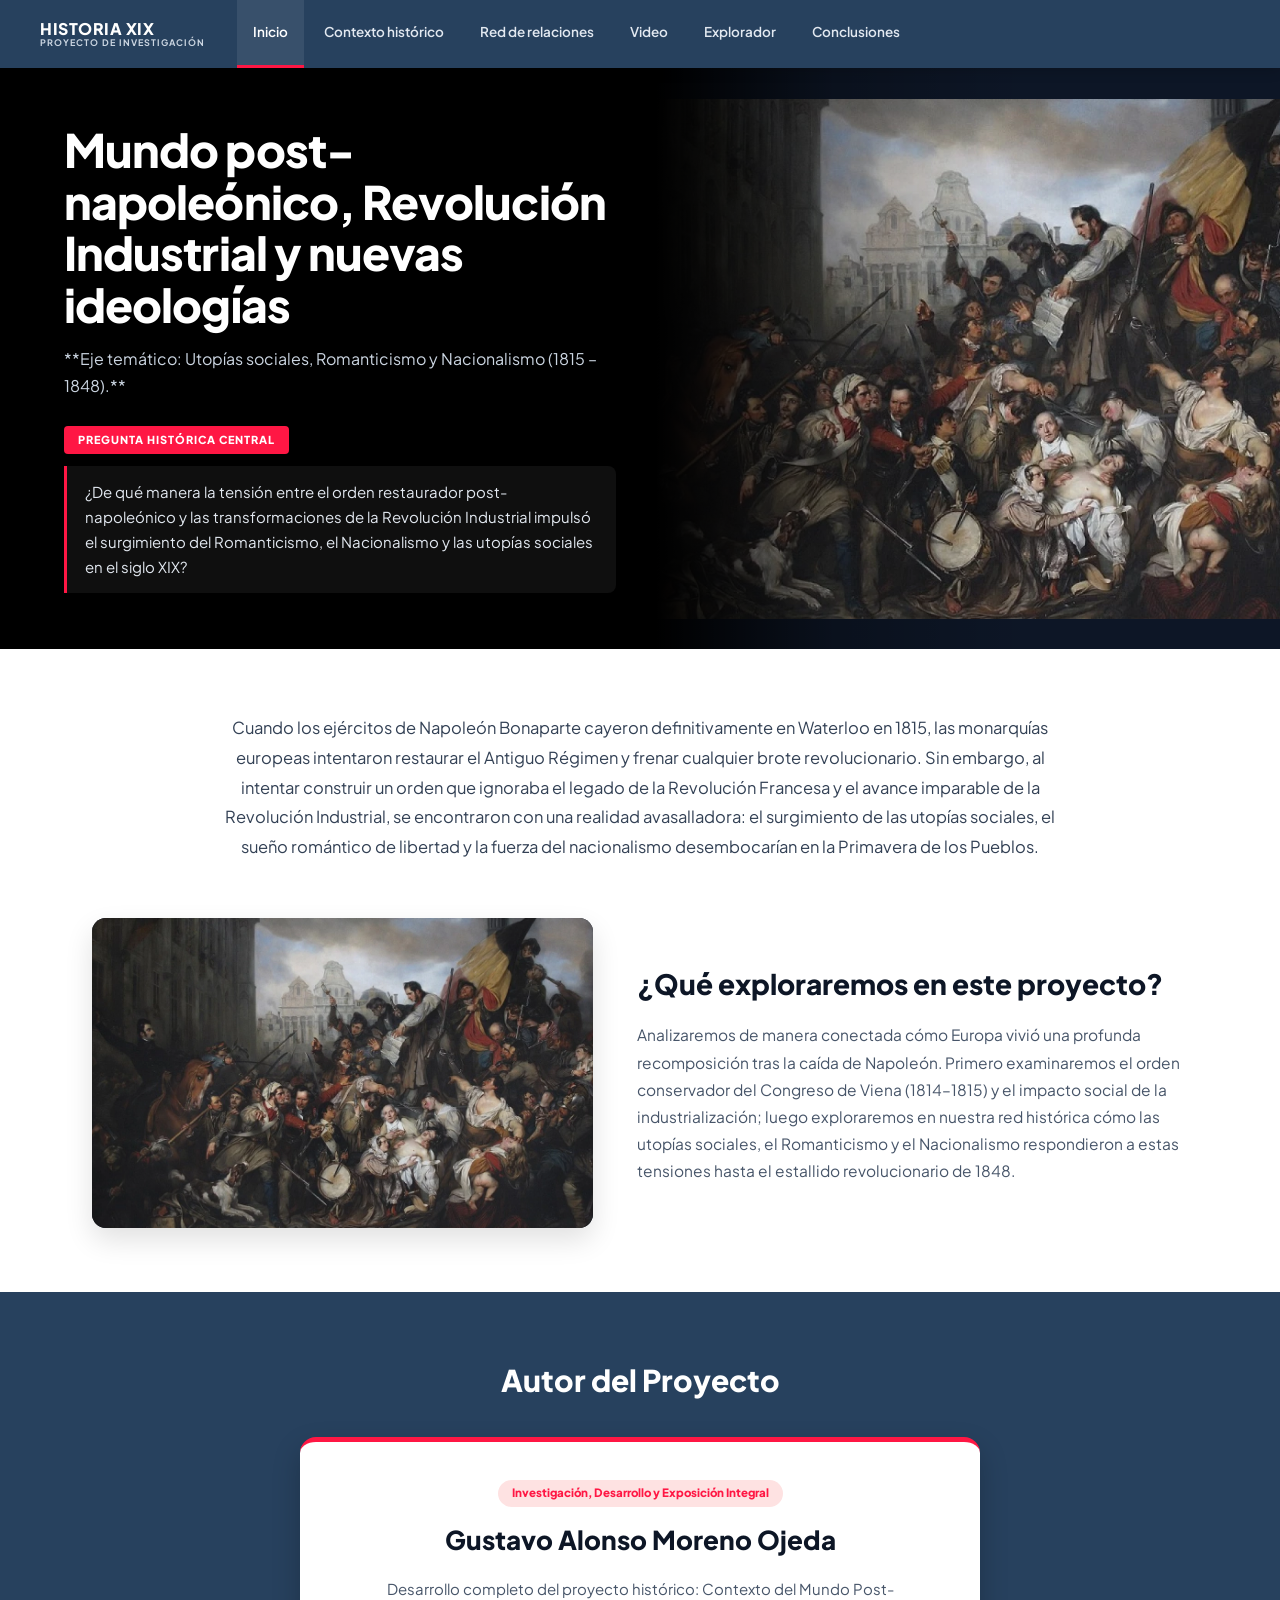
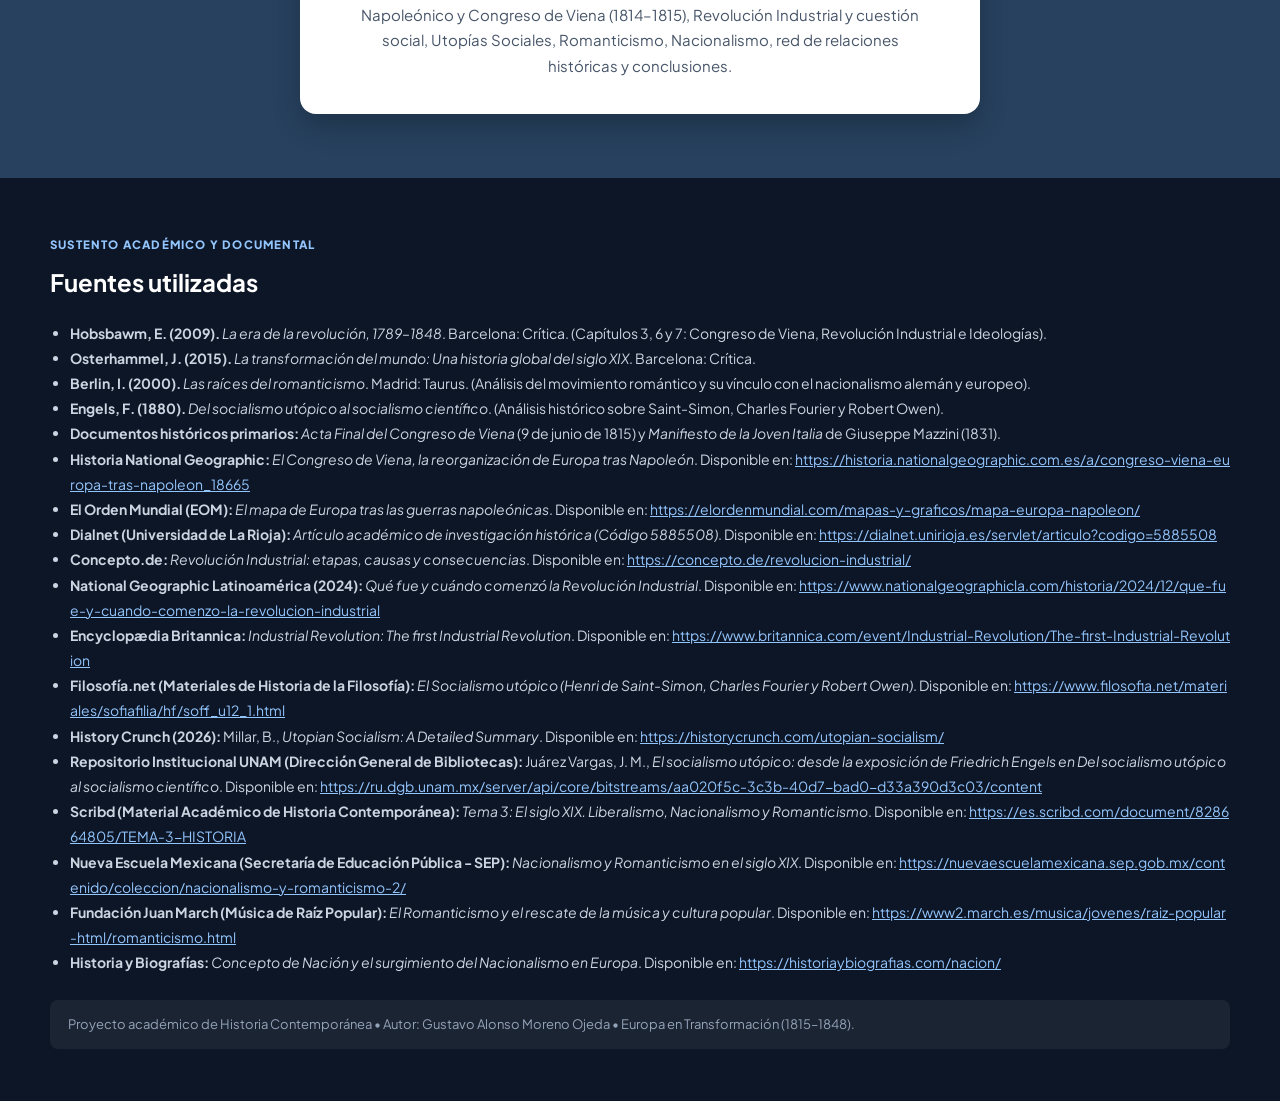
==== commit c129452e: "final" ====
--- a/main.html
+++ b/main.html
@@ -78,53 +78,17 @@
                 </div>
             </div>
 
-            <!-- FRANJA AZUL PIZARRA CON LOS 4 CUADROS DE INTEGRANTES -->
+            <!-- FRANJA AZUL PIZARRA CON EL AUTOR DEL PROYECTO -->
             <div class="members-blue-section">
-                <h2 class="members-section-title">Integrantes del Equipo</h2>
-
-                <div class="members-grid">
-                    <div class="member-card" onclick="seleccionarIntegrante(this)">
-                        <div class="member-photo">
-                            <img src="integrante1.jpg" alt="Integrante 1" onerror="probarExtensiones(this, 'integrante1')">
-                        </div>
-                        <div class="member-role">
-                            <strong>[Nombre Integrante 1]</strong>
-                            <span class="member-tag">Exposición • Parte 01</span>
-                            <p>Contexto histórico: Mundo Post-Napoleónico y Congreso de Viena (1814–1815).</p>
-                        </div>
-                    </div>
-
-                    <div class="member-card" onclick="seleccionarIntegrante(this)">
-                        <div class="member-photo">
-                            <img src="integrante2.jpg" alt="Integrante 2" onerror="probarExtensiones(this, 'integrante2')">
-                        </div>
-                        <div class="member-role">
-                            <strong>[Nombre Integrante 2]</strong>
-                            <span class="member-tag">Exposición • Parte 02</span>
-                            <p>Revolución Industrial, cuestión social y Utopías Sociales.</p>
-                        </div>
-                    </div>
-
-                    <div class="member-card" onclick="seleccionarIntegrante(this)">
-                        <div class="member-photo">
-                            <img src="integrante3.jpg" alt="Integrante 3" onerror="probarExtensiones(this, 'integrante3')">
-                        </div>
-                        <div class="member-role">
-                            <strong>[Nombre Integrante 3]</strong>
-                            <span class="member-tag">Exposición • Parte 03</span>
-                            <p>Romanticismo, Nacionalismo y las oleadas revolucionarias (1820–1848).</p>
-                        </div>
-                    </div>
-
-                    <div class="member-card" onclick="seleccionarIntegrante(this)">
-                        <div class="member-photo">
-                            <img src="integrante4.jpg" alt="Integrante 4" onerror="probarExtensiones(this, 'integrante4')">
-                        </div>
-                        <div class="member-role">
-                            <strong>[Nombre Integrante 4]</strong>
-                            <span class="member-tag">Exposición • Parte 04</span>
-                            <p>Red de relaciones históricas, recurso interactivo y conclusiones.</p>
-                        </div>
+                <h2 class="members-section-title">Autor del Proyecto</h2>
+
+                <div class="author-single-wrapper">
+                    <div class="author-card-clean">
+                        <span class="member-tag">Investigación, Desarrollo y Exposición Integral</span>
+                        <h3>Gustavo Alonso Moreno Ojeda</h3>
+                        <p>
+                            Desarrollo completo del proyecto histórico: Contexto del Mundo Post-Napoleónico y Congreso de Viena (1814–1815), Revolución Industrial y cuestión social, Utopías Sociales, Romanticismo, Nacionalismo, red de relaciones históricas y conclusiones.
+                        </p>
                     </div>
                 </div>
             </div>
@@ -263,16 +227,16 @@
         <section id="audiovisual" class="page-view section-container wide-page">
             <div class="section-header" style="text-align: center;">
                 <span class="section-kicker">PÁGINA 04 • DOCUMENTAL / REPORTAJE HISTÓRICO</span>
-                <h2>Producción audiovisual del equipo</h2>
-                <p class="section-desc" style="margin: 8px auto 0;">Recurso audiovisual original donde analizamos la evidencia histórica para responder a nuestra pregunta central.</p>
-            </div>
-
-            <!-- VIDEO DEL EQUIPO CENTRADO EN EL MEDIO -->
+                <h2>Producción audiovisual del proyecto</h2>
+                <p class="section-desc" style="margin: 8px auto 0;">Recurso audiovisual original donde analizo la evidencia histórica para responder a la pregunta central.</p>
+            </div>
+
+            <!-- VIDEO CENTRADO EN EL MEDIO -->
             <div class="video-center-wrapper">
                 <div class="video-placeholder" id="videoContainer">
                     <i class="fa-solid fa-film"></i>
-                    <h4>AQUÍ VA EL VIDEO ORIGINAL DEL EQUIPO</h4>
-                    <p>Reemplaza este bloque con tu archivo <code><video src="video_equipo.mp4" controls></video></code> o enlace de YouTube</p>
+                    <h4>AQUÍ VA EL VIDEO ORIGINAL DEL PROYECTO</h4>
+                    <p>Reemplaza este bloque con tu archivo <code><video src="video_proyecto.mp4" controls></video></code> o enlace de YouTube</p>
                 </div>
             </div>
 
@@ -281,7 +245,7 @@
                 <div class="section-header">
                     <span class="section-kicker">RECURSOS DE APOYO PARA APRENDER MÁS</span>
                     <h2>Videos recomendados para comprender mejor cada tema</h2>
-                    <p class="section-desc">Si deseas profundizar en los contenidos de nuestra investigación, aquí tienes una selección de videos explicativos divididos por cada eje temático.</p>
+                    <p class="section-desc">Si deseas profundizar en los contenidos de esta investigación, aquí tienes una selección de videos explicativos divididos por cada eje temático.</p>
                 </div>
 
                 <!-- MUNDO POST-NAPOLEÓNICO -->
@@ -441,7 +405,7 @@
         <section id="conclusiones" class="page-view section-container">
             <div class="section-header">
                 <span class="section-kicker">PÁGINA 06 • SÍNTESIS Y RESPUESTA FINAL</span>
-                <h2>Conclusiones del equipo</h2>
+                <h2>Conclusiones de la investigación</h2>
             </div>
             <div class="conclusions-box">
                 <h3>Respuesta fundamentada a la pregunta histórica central</h3>
@@ -480,7 +444,7 @@
             </ul>
 
             <div class="ai-disclosure">
-                Proyecto académico de Historia Contemporánea • Europa en Transformación (1815–1848).
+                Proyecto académico de Historia Contemporánea • Autor: Gustavo Alonso Moreno Ojeda • Europa en Transformación (1815–1848).
             </div>
         </div>
     </footer>
--- a/style.css
+++ b/style.css
@@ -198,7 +198,7 @@
 }
 
 /* ==================================================
-   3. SECCIÓN BLANCA EDITORIAL E INTEGRANTES
+   3. SECCIÓN BLANCA EDITORIAL Y AUTOR DEL PROYECTO
    ================================================== */
 .intro-white-section {
     max-width: 1160px;
@@ -262,80 +262,50 @@
     text-align: center;
     font-size: 30px;
     font-weight: 800;
-    margin-bottom: 38px;
-}
-
-.members-grid {
-    max-width: 1240px;
+    margin-bottom: 32px;
+}
+
+.author-single-wrapper {
+    max-width: 680px;
     margin: 0 auto;
-    display: grid;
-    grid-template-columns: repeat(4, 1fr);
-    gap: 24px;
-}
-
-.member-card {
+    display: flex;
+    justify-content: center;
+}
+
+.author-card-clean {
+    width: 100%;
     background: #ffffff;
     color: #1e293b;
-    border-radius: 14px;
-    overflow: hidden;
-    cursor: pointer;
-    box-shadow: 0 8px 20px rgba(0, 0, 0, 0.18);
-    border: 3px solid transparent;
-    transition: transform 0.25s ease, border-color 0.25s ease;
-}
-
-.member-card:hover {
-    transform: translateY(-5px);
-}
-
-.member-card.selected-member {
-    border-color: #ff1744;
-}
-
-.member-photo {
-    height: 190px;
-    background: #0d1626;
-    display: flex;
-    align-items: center;
-    justify-content: center;
-    color: #93c5fd;
-    font-size: 12px;
-    font-weight: 700;
-    overflow: hidden;
-}
-
-.member-photo img {
-    width: 100%;
-    height: 100%;
-    object-fit: cover;
-}
-
-.member-role {
-    padding: 20px;
-}
-
-.member-role strong {
-    display: block;
-    font-size: 16px;
-    color: #0d1626;
-    margin-bottom: 4px;
+    border-radius: 16px;
+    padding: 36px 40px;
+    text-align: center;
+    box-shadow: 0 12px 28px rgba(0, 0, 0, 0.22);
+    border-top: 5px solid #ff1744;
+}
+
+.author-card-clean h3 {
+    font-size: 26px;
+    font-weight: 800;
+    color: #0d1626;
+    margin: 12px 0 14px;
+}
+
+.author-card-clean p {
+    font-size: 15px;
+    color: #475569;
+    line-height: 1.7;
+    max-width: 560px;
+    margin: 0 auto;
 }
 
 .member-tag {
     display: inline-block;
     background: #fee2e2;
     color: #ff1744;
-    font-size: 11px;
-    font-weight: 800;
-    padding: 3px 10px;
+    font-size: 11.5px;
+    font-weight: 800;
+    padding: 4px 14px;
     border-radius: 20px;
-    margin-bottom: 10px;
-}
-
-.member-role p {
-    font-size: 13.5px;
-    color: #475569;
-    line-height: 1.5;
 }
 
 /* ==================================================
@@ -576,33 +546,6 @@
     object-fit: cover;
 }
 
-.topic-narrative-full {
-    background: #f8fafc;
-    border: 1px solid #e2e8f0;
-    border-left: 5px solid #0d1626;
-    border-radius: 14px;
-    padding: 32px 36px;
-    margin-bottom: 40px;
-}
-
-.topic-narrative-full h3 {
-    font-size: 21px;
-    font-weight: 800;
-    color: #0d1626;
-    margin: 22px 0 10px;
-}
-
-.topic-narrative-full h3:first-child {
-    margin-top: 0;
-}
-
-.topic-narrative-full p {
-    font-size: 15.5px;
-    color: #334155;
-    line-height: 1.8;
-    margin-bottom: 14px;
-}
-
 .topic-gallery-title {
     font-size: 24px;
     font-weight: 800;
@@ -674,43 +617,6 @@
     font-size: 13.5px;
     color: #475569;
     line-height: 1.55;
-}
-
-.topic-gallery-grid {
-    display: grid;
-    grid-template-columns: repeat(2, 1fr);
-    gap: 26px;
-    margin-bottom: 42px;
-}
-
-.gallery-figure {
-    background: #ffffff;
-    border: 1px solid #e2e8f0;
-    border-radius: 14px;
-    overflow: hidden;
-    box-shadow: 0 4px 14px rgba(0, 0, 0, 0.05);
-}
-
-.gallery-figure-img {
-    height: 250px;
-    background: #0d1626;
-    display: flex;
-    align-items: center;
-    justify-content: center;
-    color: #93c5fd;
-    overflow: hidden;
-}
-
-.gallery-figure-img img {
-    width: 100%;
-    height: 100%;
-    object-fit: cover;
-}
-
-.gallery-figure figcaption {
-    padding: 14px 18px;
-    font-size: 13.5px;
-    color: #475569;
 }
 
 .map-single-section {
@@ -1731,11 +1637,9 @@
 @media (max-width: 960px) {
     .hero-inner,
     .intro-split-grid,
-    .members-grid,
     .context-grid-4,
     .topic-full-hero,
     .figures-grid,
-    .topic-gallery-grid,
     .causal-columns,
     .causal-links-grid,
     .yt-videos-grid,
